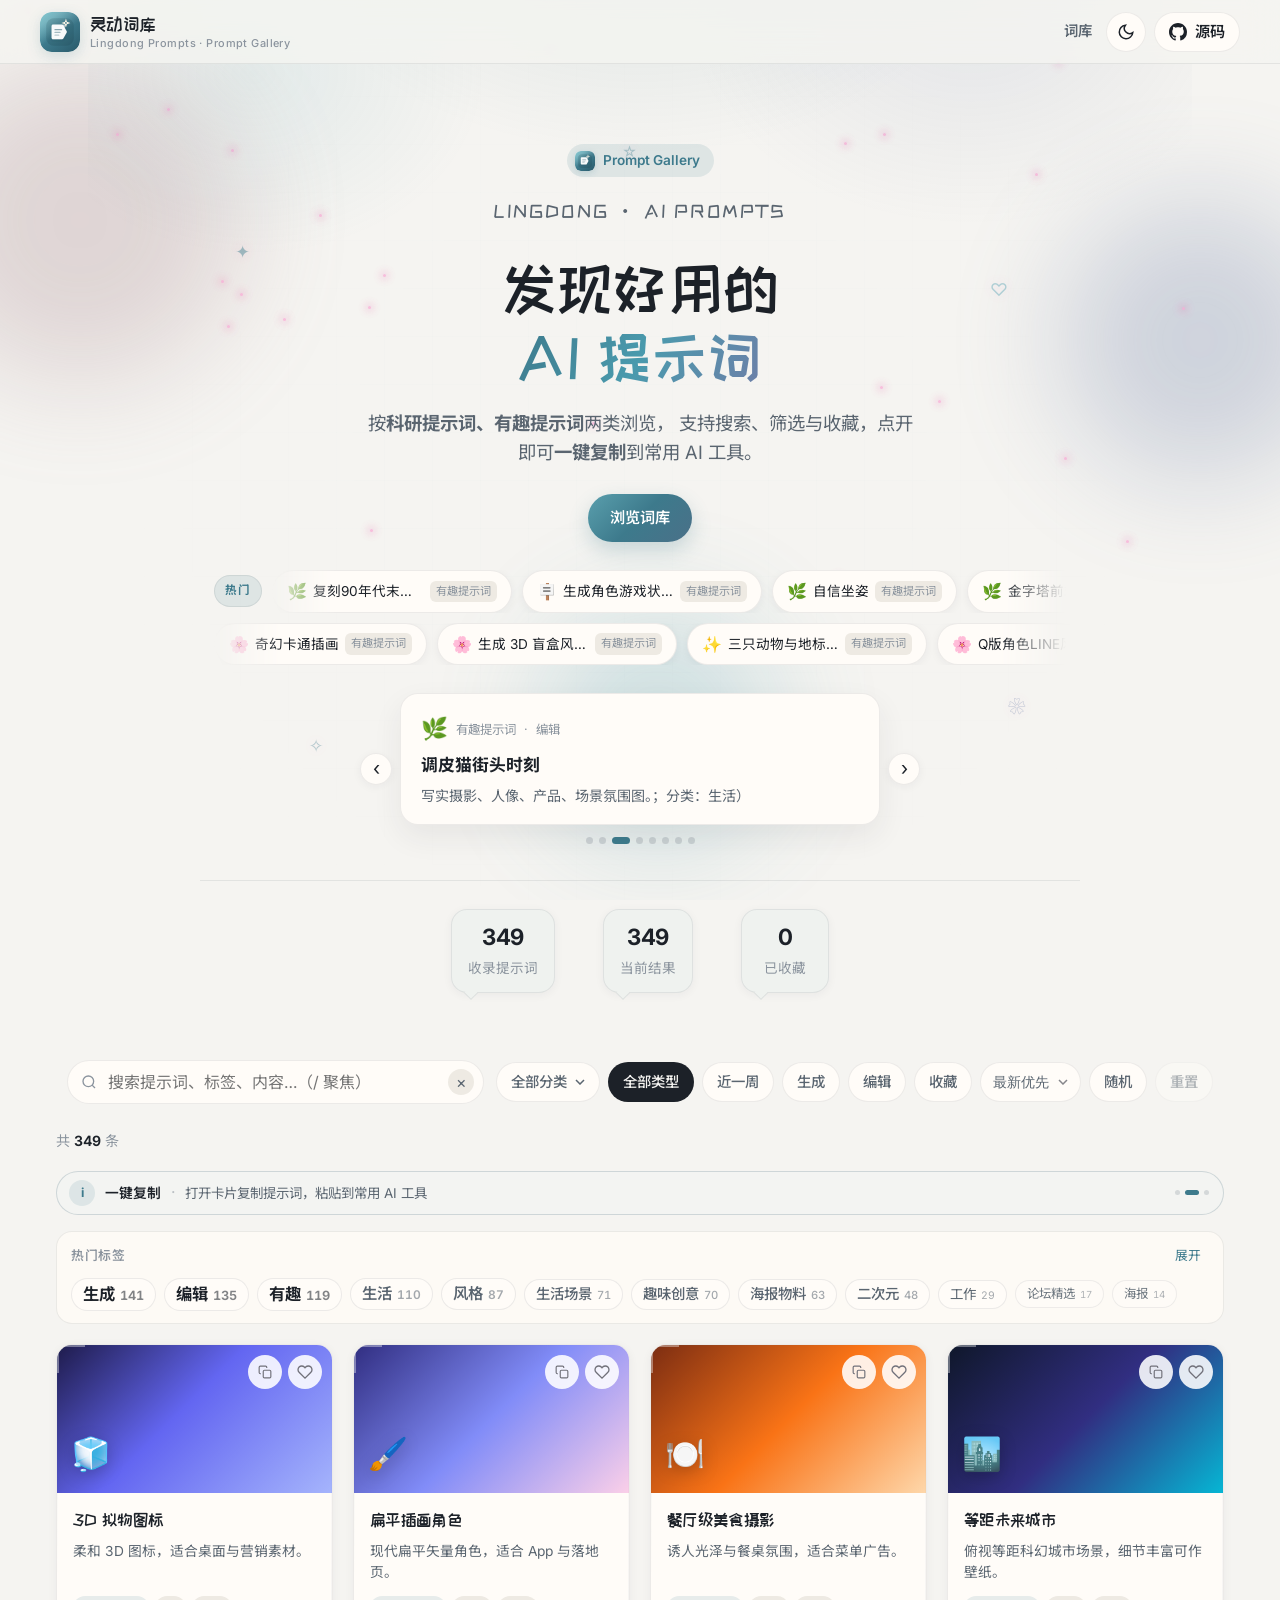
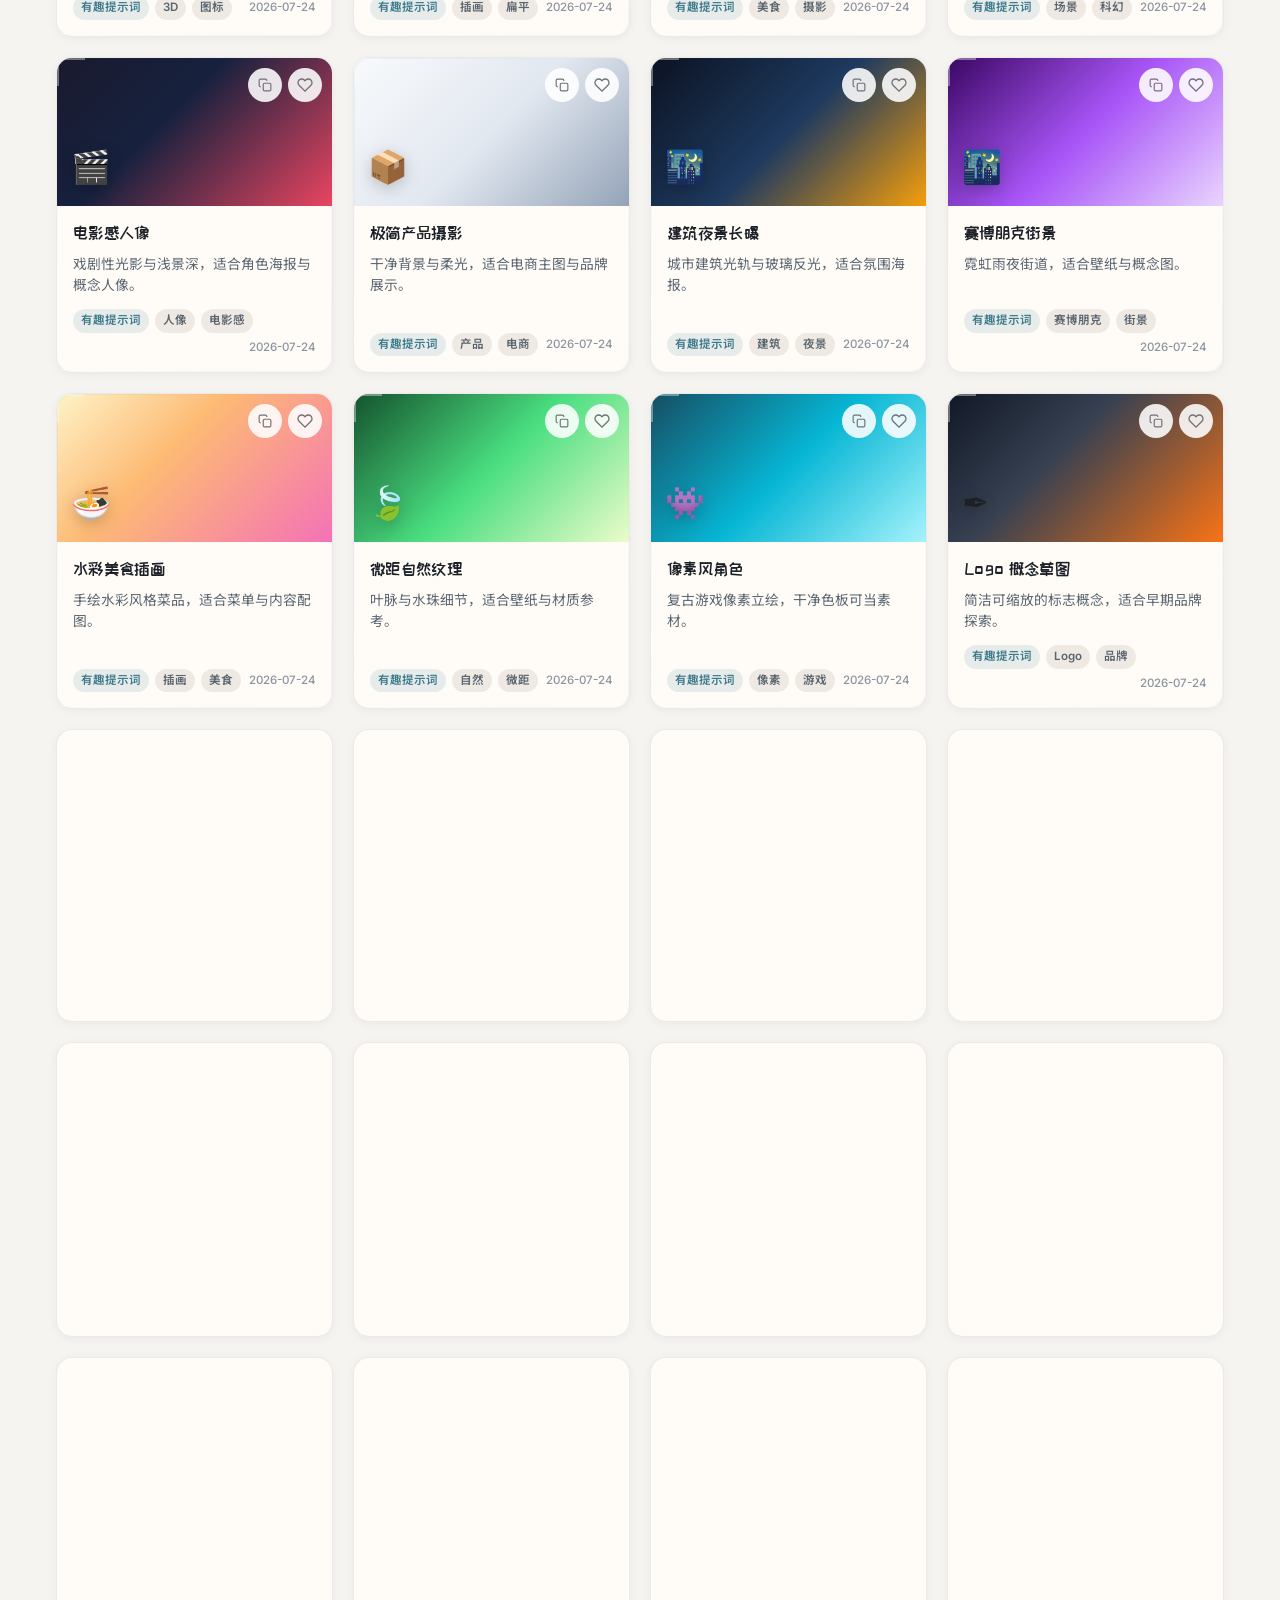
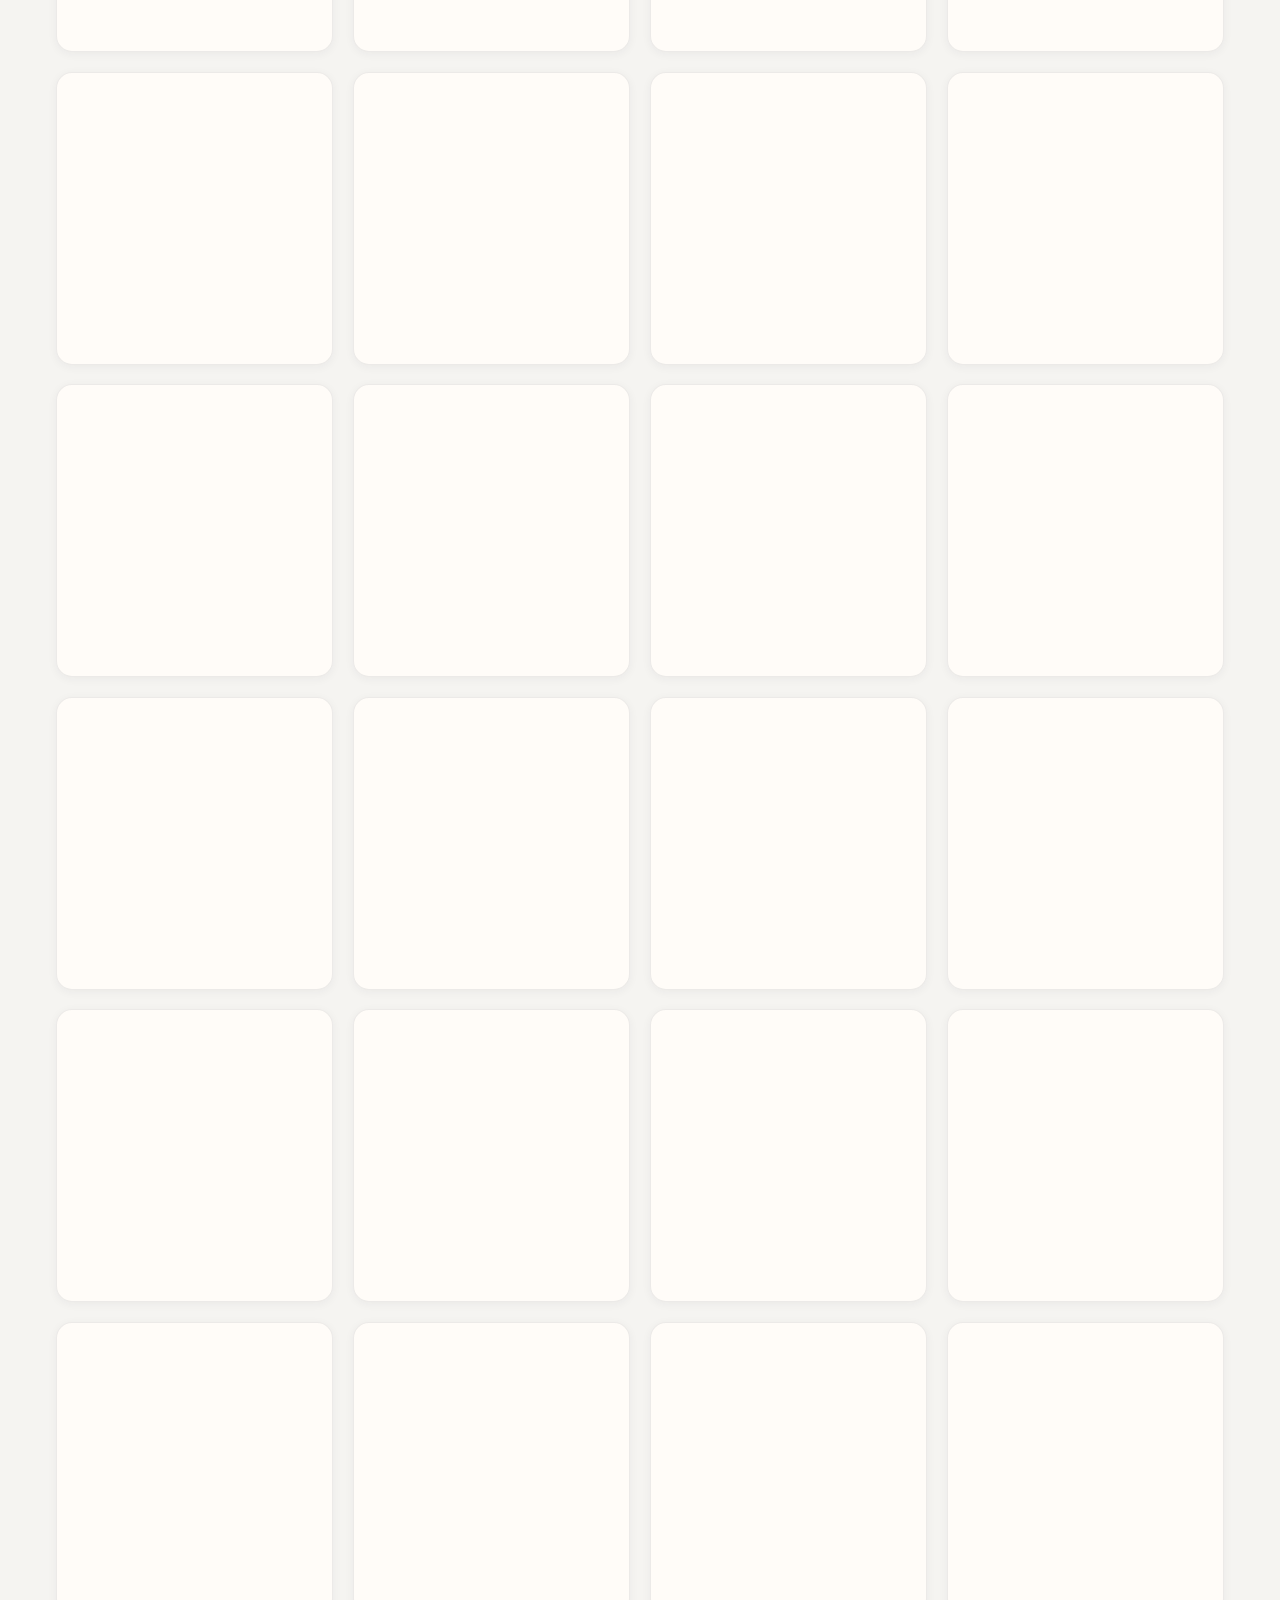
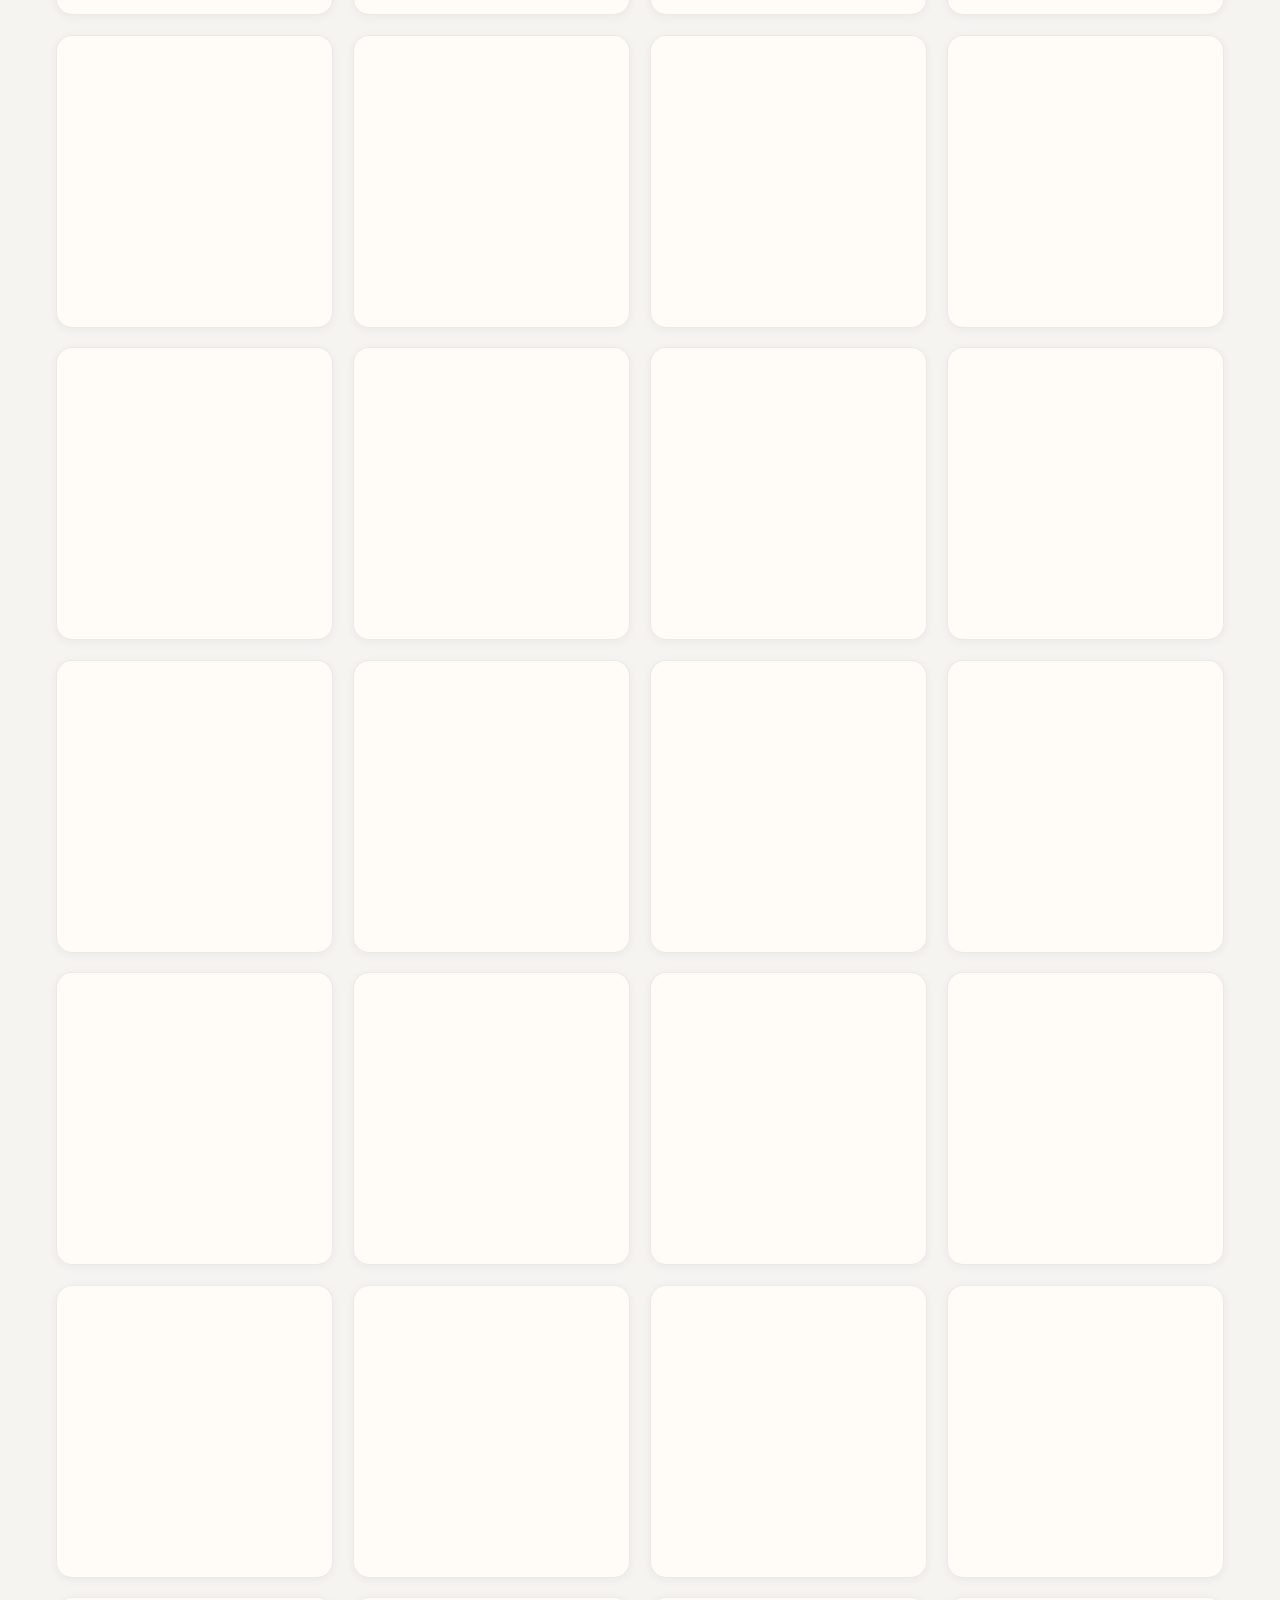
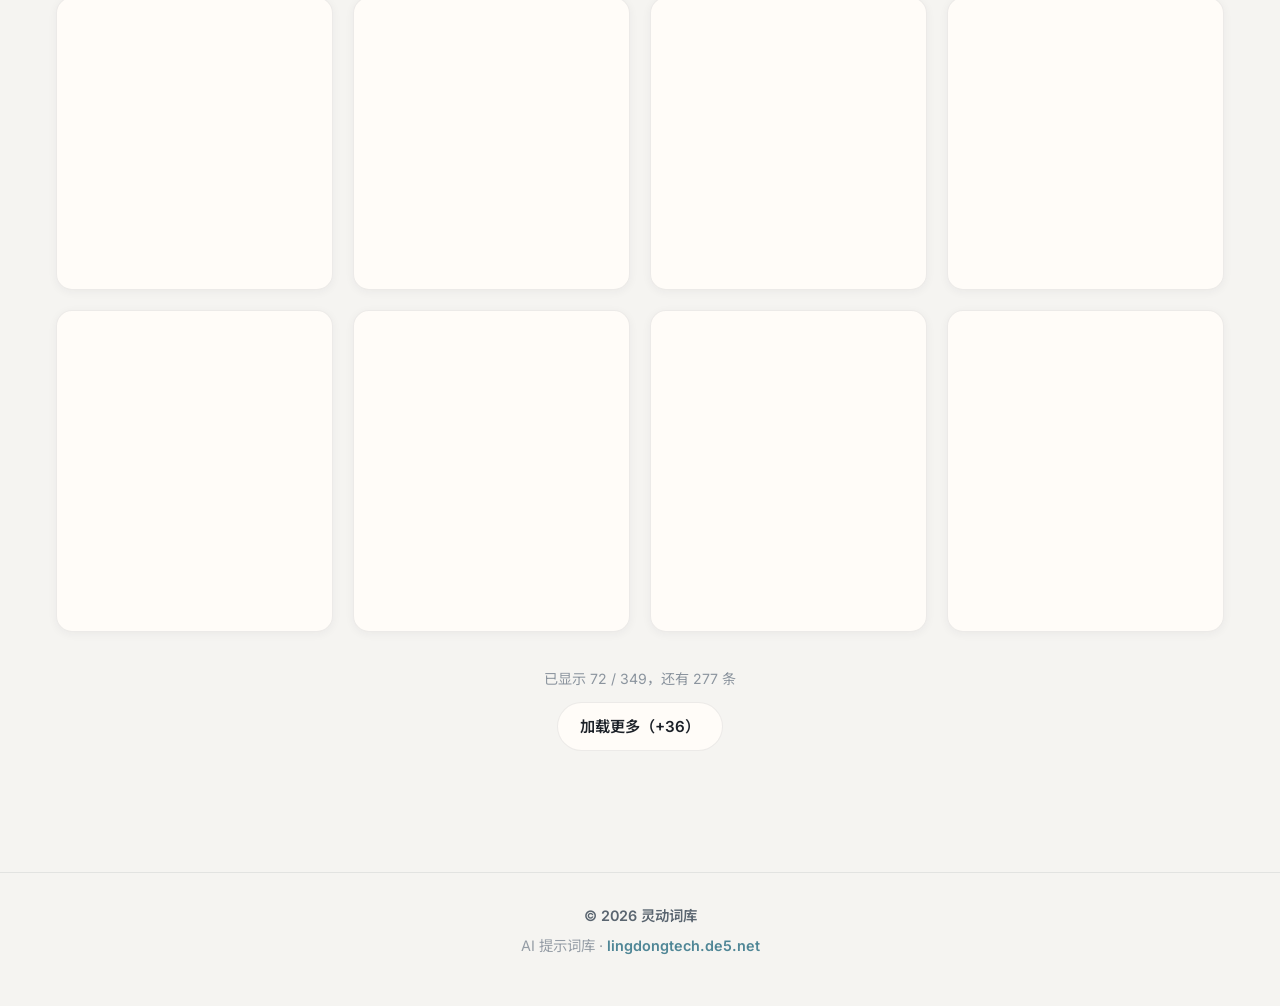
==== index.html @ 62c964d5 "Collapse categories to 科研提示词/有趣提示词 and hide Banana from hot tags" ====
<!DOCTYPE html>
<html lang="zh-CN">
<head>
  <meta charset="UTF-8" />
  <meta name="viewport" content="width=device-width, initial-scale=1.0" />
  <title>灵动词库 — AI 提示词库</title>
  <meta name="description" content="灵动词库：可搜索、可筛选、一键复制的 AI 提示词库。覆盖图像生成/编辑、海报、二次元、写作、编程与提示工程等分类。" />
  <meta name="keywords" content="灵动词库, AI 提示词, Prompt, 提示词库, 二次元, 图像生成, Lingdong" />
  <meta name="author" content="Lingdong" />
  <meta name="theme-color" content="#3d7a8c" />
  <meta name="color-scheme" content="light dark" />
  <meta name="referrer" content="strict-origin-when-cross-origin" />
  <meta property="og:type" content="website" />
  <meta property="og:locale" content="zh_CN" />
  <meta property="og:url" content="https://lingdongtech.de5.net/" />
  <meta property="og:title" content="灵动词库 — AI 提示词库" />
  <meta property="og:description" content="可搜索筛选的提示词画廊，一键复制即用。" />
  <meta name="twitter:card" content="summary" />
  <link rel="canonical" href="https://lingdongtech.de5.net/" />
  <link rel="icon" href="assets/favicon.svg" type="image/svg+xml" />
  <link rel="apple-touch-icon" href="assets/logo-mark.svg" />
  <link rel="preconnect" href="https://fonts.googleapis.com" />
  <link rel="preconnect" href="https://fonts.gstatic.com" crossorigin />
  <link href="https://fonts.googleapis.com/css2?family=Inter:wght@400;500;600;700;800&family=Noto+Sans+SC:wght@400;500;700;900&family=ZCOOL+KuaiLe&display=swap" rel="stylesheet" />
  <link rel="stylesheet" href="css/styles.css" />
</head>
<body class="anime-skin brand-lingdong">
  <a class="skip-link" href="#gallery">跳到提示词库</a>
  <div class="bg-layer" aria-hidden="true">
    <div class="orb orb-a"></div>
    <div class="orb orb-b"></div>
    <div class="orb orb-c"></div>
    <div class="starfield" id="starfield"></div>
    <div class="grid-glow"></div>
    <div class="sakura-field" id="sakuraField"></div>
  </div>

  <header class="site-header">
    <a href="#" class="logo" aria-label="灵动词库首页">
      <span class="logo-mark" aria-hidden="true">
        <img src="assets/logo-mark.svg" width="38" height="38" alt="" decoding="async" />
      </span>
      <span class="logo-text">
        <strong>灵动词库</strong>
        <small>Lingdong · Prompt Gallery</small>
      </span>
    </a>
    <nav class="header-nav" aria-label="站内导航">
      <a href="#gallery">词库</a>
    </nav>
    <div class="header-actions">
      <button type="button" class="icon-btn" id="themeToggle" aria-label="切换主题"></button>
      <a class="btn btn-secondary" href="https://github.com" target="_blank" rel="noopener" id="githubLink" style="padding: 8px 14px; height: 40px;">
        <svg height="18" width="18" viewBox="0 0 16 16" fill="currentColor" aria-hidden="true">
          <path d="M8 0C3.58 0 0 3.58 0 8c0 3.54 2.29 6.53 5.47 7.59.4.07.55-.17.55-.38 0-.19-.01-.82-.01-1.49-2.01.37-2.53-.49-2.69-.94-.09-.23-.48-.94-.82-1.13-.28-.15-.68-.52-.01-.53.63-.01 1.08.58 1.23.82.72 1.21 1.87.87 2.33.66.07-.52.28-.87.51-1.07-1.78-.2-3.64-.89-3.64-3.95 0-.87.31-1.59.82-2.15-.08-.2-.36-1.02.08-2.12 0 0 .67-.21 2.2.82.64-.18 1.32-.27 2-.27.68 0 1.36.09 2 .27 1.53-1.04 2.2-.82 2.2-.82.44 1.1.16 1.92.08 2.12.51.56.82 1.27.82 2.15 0 3.07-1.87 3.75-3.65 3.95.29.25.54.73.54 1.48 0 1.07-.01 1.93-.01 2.2 0 .21.15.46.55.38A8.013 8.013 0 0016 8c0-4.42-3.58-8-8-8z"></path>
        </svg>
        <span class="header-github-text">源码</span>
      </a>
    </div>
  </header>

  <section class="hero">
    <div class="hero-glow" aria-hidden="true"></div>
    <div class="hero-deco" aria-hidden="true">
      <span class="deco-float d1">✦</span>
      <span class="deco-float d2">♡</span>
      <span class="deco-float d3">✧</span>
      <span class="deco-float d4">❀</span>
      <span class="deco-float d5">☆</span>
    </div>
    <div class="hero-badge">
      <img class="hero-badge-logo" src="assets/logo-mark.svg" width="18" height="18" alt="" aria-hidden="true" />
      Prompt Gallery
    </div>
    <p class="hero-kicker">LINGDONG · AI PROMPTS</p>
    <h1 class="hero-title">发现好用的<br /><span>AI 提示词</span></h1>
    <p class="hero-lead">
      按<strong>科研提示词、有趣提示词</strong>两类浏览，
      支持搜索、筛选与收藏，点开即可<strong>一键复制</strong>到常用 AI 工具。
    </p>
    <div class="hero-actions">
      <a href="#gallery" class="btn btn-primary">浏览词库</a>
    </div>

    <!-- 滚动播报：热门条目 -->
    <div class="hero-ticker" aria-label="词库滚动预览">
      <div class="ticker-label">热门</div>
      <div class="ticker-viewport">
        <div class="ticker-track" id="tickerTrackA"></div>
      </div>
    </div>
    <div class="hero-ticker hero-ticker-b" aria-hidden="true">
      <div class="ticker-viewport">
        <div class="ticker-track ticker-track-rev" id="tickerTrackB"></div>
      </div>
    </div>

    <!-- 精选卡片轮播 -->
    <div class="hero-spotlight" id="heroSpotlight" aria-label="精选提示词轮播">
      <button type="button" class="spotlight-nav prev" id="spotPrev" aria-label="上一条">‹</button>
      <div class="spotlight-stage" id="spotlightStage"></div>
      <button type="button" class="spotlight-nav next" id="spotNext" aria-label="下一条">›</button>
      <div class="spotlight-dots" id="spotlightDots"></div>
    </div>

    <div class="stats">
      <div class="stat bubble-stat">
        <strong id="totalCount">0</strong>
        <span>收录提示词</span>
      </div>
      <div class="stat bubble-stat">
        <strong id="resultCount">0</strong>
        <span>当前结果</span>
      </div>
      <div class="stat bubble-stat">
        <strong id="favCount">0</strong>
        <span>已收藏</span>
      </div>
    </div>
  </section>

  <section id="gallery" class="gallery">
    <div class="controls" id="controlsBar">
      <div class="search-bar">
        <svg width="16" height="16" viewBox="0 0 24 24" fill="none" stroke="currentColor" stroke-width="2" aria-hidden="true">
          <circle cx="11" cy="11" r="8"></circle>
          <line x1="21" y1="21" x2="16.65" y2="16.65"></line>
        </svg>
        <input type="search" id="searchInput" placeholder="搜索提示词、标签、内容…（/ 聚焦）" autocomplete="off" aria-label="搜索提示词" aria-controls="promptsGrid" />
        <button type="button" class="search-clear" id="searchClear" aria-label="清除搜索" hidden>×</button>
      </div>
      <div class="filters">
        <div class="category-dropdown">
          <button type="button" class="category-trigger" id="categoryTrigger" aria-haspopup="listbox" aria-expanded="false" aria-controls="categoryOptions">
            <span id="categoryText">全部分类</span>
            <svg width="10" height="6" viewBox="0 0 10 6" fill="none" stroke="currentColor" stroke-width="1.5" aria-hidden="true">
              <path d="M1 1L5 5L9 1" />
            </svg>
          </button>
          <div class="category-options" id="categoryOptions" role="listbox" aria-label="提示词分类"></div>
        </div>
        <button type="button" class="filter-btn active" data-filter="all">全部类型</button>
        <button type="button" class="filter-btn" data-filter="recent-week">近一周</button>
        <button type="button" class="filter-btn" data-filter="generate">生成</button>
        <button type="button" class="filter-btn" data-filter="edit">编辑</button>
        <button type="button" class="filter-btn" data-filter="favorites">收藏</button>
        <label class="sort-wrap">
          <span class="sr-only">排序</span>
          <select id="sortSelect" class="sort-select" aria-label="排序方式">
            <option value="newest">最新优先</option>
            <option value="oldest">最早优先</option>
            <option value="title">标题 A–Z</option>
            <option value="category">按分类</option>
            <option value="random">随机浏览</option>
          </select>
        </label>
        <button type="button" class="filter-btn" id="shuffleBtn" title="随机打乱">随机</button>
        <button type="button" class="filter-btn filter-reset" id="resetFilters" title="重置筛选">重置</button>
      </div>
    </div>

    <div class="toolbar-meta">
      <p class="result-line" id="resultLine">共 <strong id="resultCountInline">0</strong> 条</p>
      <div class="active-chips" id="activeChips" hidden></div>
    </div>

    <div class="announcement" id="announcement" aria-live="polite">
      <span class="announcement-icon" aria-hidden="true">i</span>
      <div id="announcementSlides"></div>
      <div class="announcement-dots" id="announcementDots"></div>
    </div>

    <div class="tag-cloud-wrap" id="tagCloudWrap">
      <div class="tag-cloud-head">
        <div class="tag-cloud-head-left">
          <span>热门标签</span>
        </div>
        <div class="tag-cloud-actions">
          <button type="button" class="tag-cloud-clear" id="tagCloudClear" hidden>清除</button>
          <button type="button" class="tag-cloud-toggle" id="tagCloudToggle" hidden>展开</button>
        </div>
      </div>
      <div class="tag-cloud is-collapsed" id="tagCloud" role="list" aria-label="热门标签"></div>
    </div>

    <div id="promptsGrid" class="grid" aria-live="polite" aria-busy="true">
      <div class="loading-state" role="status">
        <span class="loading-spinner" aria-hidden="true"></span>
        <strong>正在加载词库…</strong>
      </div>
    </div>

    <div class="load-more-wrap" id="loadMoreWrap" hidden>
      <p class="load-more-hint" id="loadMoreHint"></p>
      <button type="button" class="btn btn-secondary" id="loadMoreBtn">加载更多</button>
      <div class="load-more-sentinel" id="loadMoreSentinel" aria-hidden="true"></div>
    </div>
  </section>

  <footer class="site-footer">
    <p class="footer-brand">© <span id="footerYear">2026</span> <span id="footerName">灵动词库</span></p>
    <p class="footer-sub">AI 提示词库 · <a href="https://lingdongtech.de5.net/" id="footerSite">lingdongtech.de5.net</a></p>
  </footer>

  <!-- Modal -->
  <div class="modal-backdrop" id="modalBackdrop" role="dialog" aria-modal="true" aria-labelledby="modalTitle" aria-describedby="modalSummary" aria-hidden="true">
    <div class="modal" tabindex="-1">
      <div class="modal-cover" id="modalCover">
        <button type="button" class="modal-close" id="modalClose" aria-label="关闭">
          <svg width="18" height="18" viewBox="0 0 24 24" fill="none" stroke="currentColor" stroke-width="2">
            <path d="M18 6L6 18M6 6l12 12" />
          </svg>
        </button>
      </div>
      <div class="modal-body">
        <h2 id="modalTitle">标题</h2>
        <p class="modal-summary" id="modalSummary"></p>
        <div class="modal-tags" id="modalTags"></div>
        <div class="prompt-meta-row">
          <span class="prompt-len" id="promptLen"></span>
          <span class="prompt-date" id="modalDate"></span>
        </div>
        <div class="prompt-box" id="modalPrompt"></div>
        <div class="modal-nav-row">
          <button type="button" class="btn btn-ghost modal-nav-btn" id="modalPrev" aria-label="上一条">‹ 上一条</button>
          <span class="modal-pos" id="modalPos"></span>
          <button type="button" class="btn btn-ghost modal-nav-btn" id="modalNext" aria-label="下一条">下一条 ›</button>
        </div>
        <div class="modal-actions">
          <button type="button" class="btn btn-primary" id="copyBtn">复制提示词</button>
          <button type="button" class="btn btn-secondary" id="modalFavBtn">收藏</button>
          <button type="button" class="btn btn-ghost" id="shareBtn">复制链接</button>
        </div>
      </div>
    </div>
  </div>

  <button type="button" class="back-top" id="backTop" aria-label="回到顶部" title="回到顶部">
    <svg width="18" height="18" viewBox="0 0 24 24" fill="none" stroke="currentColor" stroke-width="2.2" aria-hidden="true">
      <path d="M12 19V5M5 12l7-7 7 7" />
    </svg>
  </button>

  <div class="toast" id="toast" role="status"></div>

  <noscript><p class="noscript">此页面需要启用 JavaScript 才能搜索、筛选和复制提示词。</p></noscript>
  <script src="js/config.js" defer></script>
  <script src="js/app.js" defer></script>
</body>
</html>
---- css/styles.css ----
/* Spark Prompts — styles (暖雾青绿 · 低饱和舒适) */
:root {
  --bg: #f5f4f1;
  --surface: #fffcf8;
  --surface-2: #eeeae3;
  --text: #1c2128;
  --text-2: #5a6570;
  --text-3: #8b949e;
  --accent: #3d7a8c;
  --accent-hover: #2f6575;
  --accent-soft: rgba(61, 122, 140, 0.12);
  --pink: #a8878e;
  --violet: #6d7fa8;
  --cyan: #4a9aad;
  --border: rgba(45, 55, 65, 0.09);
  --shadow-sm: 0 2px 10px rgba(40, 48, 55, 0.05);
  --shadow-md: 0 12px 30px rgba(40, 48, 55, 0.07);
  --shadow-lg: 0 22px 44px rgba(40, 48, 55, 0.1);
  --radius: 16px;
  --radius-sm: 12px;
  --header-h: 64px;
  --font: "Inter", "Noto Sans SC", "PingFang SC", "Microsoft YaHei", system-ui, sans-serif;
  --display: "ZCOOL KuaiLe", "Noto Sans SC", "PingFang SC", system-ui, sans-serif;
  --ease: cubic-bezier(0.22, 1, 0.36, 1);
}

[data-theme="dark"] {
  --bg: #12151a;
  --surface: #1a1f26;
  --surface-2: #242b34;
  --text: #e8edf2;
  --text-2: #a8b2bc;
  --text-3: #7b8794;
  --accent: #6eb6c5;
  --accent-hover: #8bc9d5;
  --accent-soft: rgba(110, 182, 197, 0.14);
  --pink: #b89aa1;
  --violet: #8fa0c4;
  --cyan: #6eb6c5;
  --border: rgba(180, 200, 215, 0.1);
  --shadow-sm: 0 2px 10px rgba(0, 0, 0, 0.28);
  --shadow-md: 0 12px 30px rgba(0, 0, 0, 0.36);
  --shadow-lg: 0 22px 44px rgba(0, 0, 0, 0.45);
}

*,
*::before,
*::after {
  box-sizing: border-box;
  margin: 0;
  padding: 0;
}

html {
  scroll-behavior: smooth;
}

body {
  font-family: var(--font);
  background: var(--bg);
  color: var(--text);
  line-height: 1.55;
  min-height: 100vh;
  -webkit-font-smoothing: antialiased;
  overflow-x: hidden;
  position: relative;
}

.skip-link {
  position: fixed;
  top: 10px;
  left: 10px;
  z-index: 500;
  padding: 10px 14px;
  border-radius: 10px;
  background: var(--text);
  color: var(--bg);
  font-weight: 700;
  transform: translateY(-150%);
  transition: transform 0.18s var(--ease);
}

.skip-link:focus {
  transform: translateY(0);
}

:where(a, button, input, select, [tabindex]):focus-visible {
  outline: 3px solid color-mix(in srgb, var(--accent) 58%, transparent);
  outline-offset: 3px;
}

/* 樱词风背景层 */
.bg-layer {
  position: fixed;
  inset: 0;
  pointer-events: none;
  z-index: 0;
  overflow: hidden;
}

.site-header,
.hero,
.gallery,
.howto,
.site-footer,
.modal-backdrop,
.back-top,
.toast {
  position: relative;
  z-index: 1;
}

.site-header {
  z-index: 100;
}

.modal-backdrop {
  z-index: 200;
}

.toast {
  z-index: 300;
}

.orb {
  position: absolute;
  border-radius: 50%;
  filter: blur(56px);
  opacity: 0.28;
  animation: floaty 18s ease-in-out infinite;
}

.orb-a {
  width: 320px;
  height: 320px;
  left: -80px;
  top: 60px;
  background: var(--pink);
}

.orb-b {
  width: 280px;
  height: 280px;
  right: -60px;
  top: 200px;
  background: var(--violet);
  animation-delay: -4s;
}

.orb-c {
  width: 240px;
  height: 240px;
  left: 42%;
  bottom: 6%;
  background: var(--cyan);
  animation-delay: -7s;
  opacity: 0.22;
}

.grid-glow {
  position: absolute;
  inset: 0;
  background-image:
    linear-gradient(rgba(61, 122, 140, 0.03) 1px, transparent 1px),
    linear-gradient(90deg, rgba(61, 122, 140, 0.03) 1px, transparent 1px);
  background-size: 48px 48px;
  mask-image: radial-gradient(circle at center, black 18%, transparent 78%);
  opacity: 0.35;
}

[data-theme="dark"] .grid-glow {
  background-image:
    linear-gradient(rgba(255, 255, 255, 0.035) 1px, transparent 1px),
    linear-gradient(90deg, rgba(255, 255, 255, 0.035) 1px, transparent 1px);
}

.sakura-field {
  position: absolute;
  inset: 0;
}

.petal {
  position: absolute;
  top: -24px;
  width: 9px;
  height: 12px;
  background: linear-gradient(135deg, #d5e8ec, #6eb6c5);
  border-radius: 80% 0 80% 0;
  opacity: 0.32;
  animation: fall linear infinite;
  filter: drop-shadow(0 0 4px rgba(61, 122, 140, 0.15));
  --drift: 0px;
}

.petal-b {
  width: 7px;
  height: 10px;
  background: linear-gradient(135deg, #e4e8f0, #8fa0c4);
  border-radius: 70% 0 70% 20%;
}

.petal-c {
  width: 10px;
  height: 9px;
  background: linear-gradient(120deg, #e8f0e8, #8bb89a 70%);
  border-radius: 50% 0 50% 50%;
}

.starfield {
  position: absolute;
  inset: 0;
}

.twinkle {
  position: absolute;
  width: 3px;
  height: 3px;
  border-radius: 50%;
  background: #fff;
  box-shadow: 0 0 8px 2px rgba(255, 182, 220, 0.85);
  animation: twinkle ease-in-out infinite;
  opacity: 0.7;
}

[data-theme="light"] .twinkle {
  background: #f9a8d4;
  box-shadow: 0 0 8px 2px rgba(236, 72, 153, 0.45);
}

@keyframes floaty {
  0%,
  100% {
    transform: translateY(0) scale(1);
  }
  50% {
    transform: translateY(-28px) scale(1.05);
  }
}

@keyframes fall {
  0% {
    transform: translate3d(0, -10vh, 0) rotate(0deg);
  }
  100% {
    transform: translate3d(var(--drift), 110vh, 0) rotate(420deg);
  }
}

@keyframes twinkle {
  0%,
  100% {
    opacity: 0.25;
    transform: scale(0.8);
  }
  50% {
    opacity: 1;
    transform: scale(1.35);
  }
}

@media (prefers-reduced-motion: reduce) {
  html {
    scroll-behavior: auto;
  }

  *,
  *::before,
  *::after {
    scroll-behavior: auto !important;
    transition-duration: 0.01ms !important;
  }

  .orb,
  .petal,
  .twinkle,
  .deco-float,
  .card-shine,
  .loading-spinner {
    animation: none !important;
  }
}

a {
  color: inherit;
  text-decoration: none;
}

button,
input {
  font: inherit;
}

img {
  max-width: 100%;
  display: block;
}

/* Header */
.site-header {
  position: sticky;
  top: 0;
  z-index: 100;
  height: var(--header-h);
  display: flex;
  align-items: center;
  justify-content: space-between;
  padding: 0 clamp(16px, 4vw, 40px);
  background: color-mix(in srgb, var(--bg) 82%, transparent);
  backdrop-filter: saturate(180%) blur(16px);
  border-bottom: 1px solid var(--border);
}

.logo {
  display: flex;
  align-items: center;
  gap: 10px;
  font-weight: 700;
  font-size: 1.05rem;
  letter-spacing: -0.02em;
}

.logo-text {
  display: flex;
  flex-direction: column;
  line-height: 1.15;
  gap: 2px;
}

.logo-text strong {
  font-family: var(--display);
  font-weight: 400;
  font-size: 1.12rem;
  letter-spacing: 0.02em;
}

.logo-text small {
  font-size: 0.68rem;
  font-weight: 500;
  color: var(--text-3);
  letter-spacing: 0.04em;
}

.logo-mark {
  width: 40px;
  height: 40px;
  border-radius: 12px;
  display: grid;
  place-items: center;
  flex-shrink: 0;
  overflow: hidden;
  box-shadow: 0 4px 14px rgba(61, 122, 140, 0.2);
  background: transparent;
  border: none;
  padding: 0;
  transition: transform 0.2s var(--ease), box-shadow 0.2s var(--ease);
}

.logo-mark img,
.logo-mark svg {
  width: 100%;
  height: 100%;
  display: block;
}

.logo:hover .logo-mark {
  transform: translateY(-1px);
  box-shadow: 0 6px 18px rgba(61, 122, 140, 0.28);
}

.logo-text strong {
  letter-spacing: 0.02em;
}

.header-nav {
  display: flex;
  align-items: center;
  gap: 18px;
  margin-left: auto;
  margin-right: 12px;
  font-size: 0.9rem;
  font-weight: 600;
  color: var(--text-2);
}

.header-nav a {
  position: relative;
  padding: 4px 2px;
  transition: color 0.15s;
}

.header-nav a:hover {
  color: var(--accent);
}

.header-nav a::after {
  content: "";
  position: absolute;
  left: 0;
  right: 0;
  bottom: -4px;
  height: 2px;
  border-radius: 2px;
  background: linear-gradient(90deg, #3d7a8c, #6d7fa8);
  transform: scaleX(0);
  transition: transform 0.2s var(--ease);
}

.header-nav a:hover::after {
  transform: scaleX(1);
}

.header-actions {
  display: flex;
  align-items: center;
  gap: 8px;
}

.icon-btn {
  width: 40px;
  height: 40px;
  border-radius: 999px;
  border: 1px solid var(--border);
  background: var(--surface);
  color: var(--text);
  cursor: pointer;
  display: grid;
  place-items: center;
  transition: background 0.2s var(--ease), transform 0.2s var(--ease);
}

.icon-btn:hover {
  background: var(--surface-2);
  transform: translateY(-1px);
}

.btn {
  display: inline-flex;
  align-items: center;
  justify-content: center;
  gap: 8px;
  padding: 12px 22px;
  border-radius: 999px;
  border: none;
  cursor: pointer;
  font-weight: 600;
  font-size: 0.95rem;
  transition: transform 0.2s var(--ease), background 0.2s, box-shadow 0.2s;
}

.btn:hover {
  transform: translateY(-1px);
}

.btn:active {
  transform: translateY(0);
}

.btn-primary {
  background: linear-gradient(135deg, #5a9fad, #3d7a8c 50%, #4a7088);
  color: #fff;
  box-shadow: 0 8px 20px rgba(61, 122, 140, 0.24);
  text-shadow: none;
}

.btn-primary:hover {
  filter: brightness(1.04);
  background: linear-gradient(135deg, #67aab7, #458796 50%, #547e94);
}

.btn-secondary {
  background: var(--surface);
  color: var(--text);
  border: 1px solid var(--border);
}

.btn-secondary:hover {
  background: var(--surface-2);
}

.btn-ghost {
  background: transparent;
  color: var(--text-2);
  border: 1px solid transparent;
}

.btn-ghost:hover {
  background: var(--surface-2);
  color: var(--text);
}

/* Hero */
.hero {
  position: relative;
  text-align: center;
  padding: clamp(40px, 8vw, 80px) 20px 36px;
  max-width: 920px;
  margin: 0 auto;
}

.hero-glow {
  position: absolute;
  inset: -20% -10% auto;
  height: 70%;
  background:
    radial-gradient(ellipse 50% 60% at 50% 0%, rgba(61, 122, 140, 0.16), transparent 70%),
    radial-gradient(ellipse 40% 50% at 80% 20%, rgba(109, 127, 168, 0.12), transparent 65%),
    radial-gradient(ellipse 35% 45% at 15% 30%, rgba(74, 154, 173, 0.1), transparent 60%);
  pointer-events: none;
  z-index: -1;
}

[data-theme="dark"] .hero-glow {
  background:
    radial-gradient(ellipse 50% 60% at 50% 0%, rgba(110, 182, 197, 0.14), transparent 70%),
    radial-gradient(ellipse 40% 50% at 80% 20%, rgba(143, 160, 196, 0.1), transparent 65%),
    radial-gradient(ellipse 35% 45% at 15% 30%, rgba(110, 182, 197, 0.08), transparent 60%);
}

.hero-deco {
  position: absolute;
  inset: 0;
  pointer-events: none;
  overflow: hidden;
}

.deco-float {
  position: absolute;
  font-size: 1.1rem;
  opacity: 0.55;
  color: var(--accent);
  animation: bob 5s ease-in-out infinite;
  text-shadow: 0 0 12px rgba(244, 114, 182, 0.45);
}

.deco-float.d1 { left: 6%; top: 18%; animation-delay: 0s; opacity: 0.45; }
.deco-float.d2 { right: 10%; top: 22%; animation-delay: -1s; color: var(--cyan); opacity: 0.4; }
.deco-float.d3 { left: 14%; bottom: 28%; animation-delay: -2s; opacity: 0.35; }
.deco-float.d4 { right: 8%; bottom: 32%; animation-delay: -1.5s; color: var(--violet); opacity: 0.4; }
.deco-float.d5 { left: 48%; top: 8%; animation-delay: -0.5s; font-size: 0.9rem; opacity: 0.35; }

@keyframes bob {
  0%, 100% { transform: translateY(0); }
  50% { transform: translateY(-10px); }
}

.hero-kicker {
  font-family: var(--display);
  font-size: 0.95rem;
  color: var(--text-2);
  letter-spacing: 0.12em;
  margin-bottom: 10px;
}

.sr-only {
  position: absolute;
  width: 1px;
  height: 1px;
  padding: 0;
  margin: -1px;
  overflow: hidden;
  clip: rect(0, 0, 0, 0);
  white-space: nowrap;
  border: 0;
}

.hero-badge {
  display: inline-flex;
  align-items: center;
  gap: 8px;
  padding: 6px 14px 6px 8px;
  border-radius: 999px;
  background: var(--accent-soft);
  color: var(--accent);
  font-size: 0.85rem;
  font-weight: 600;
  margin-bottom: 20px;
}

.hero-badge-logo {
  width: 20px;
  height: 20px;
  border-radius: 6px;
  display: block;
  box-shadow: 0 2px 6px rgba(61, 122, 140, 0.2);
}

.hero h1,
.hero-title {
  font-family: var(--display);
  font-size: clamp(2.3rem, 6.2vw, 3.7rem);
  line-height: 1.18;
  letter-spacing: 0.02em;
  font-weight: 400;
  margin-bottom: 16px;
}

.hero h1 span,
.hero-title span {
  background: linear-gradient(120deg, #3d7a8c, #4a9aad, #6d7fa8);
  -webkit-background-clip: text;
  background-clip: text;
  color: transparent;
}

[data-theme="dark"] .hero h1 span,
[data-theme="dark"] .hero-title span {
  background: linear-gradient(120deg, #6eb6c5, #8bc9d5, #a8b8d8);
  -webkit-background-clip: text;
  background-clip: text;
  color: transparent;
}

.hero code {
  font-size: 0.9em;
  padding: 1px 6px;
  border-radius: 6px;
  background: var(--accent-soft);
  color: var(--accent);
}

.hero p,
.hero-lead {
  color: var(--text-2);
  font-size: clamp(1rem, 2.2vw, 1.15rem);
  max-width: 560px;
  margin: 0 auto 28px;
}

.bubble-stat {
  position: relative;
  padding: 10px 16px 12px;
  border-radius: 16px;
  background: color-mix(in srgb, var(--surface) 92%, var(--accent));
  border: 1px solid var(--border);
  box-shadow: var(--shadow-sm);
  min-width: 88px;
}

.bubble-stat::after {
  content: "";
  position: absolute;
  left: 14px;
  bottom: -6px;
  width: 10px;
  height: 10px;
  background: inherit;
  border-right: 1px solid var(--border);
  border-bottom: 1px solid var(--border);
  transform: rotate(45deg);
}

.hero-actions {
  display: flex;
  flex-wrap: wrap;
  gap: 12px;
  justify-content: center;
}

/* —— 滚动播报 —— */
.hero-ticker {
  display: flex;
  align-items: center;
  gap: 10px;
  margin: 28px auto 0;
  max-width: 860px;
  padding: 0 4px;
}

.hero-ticker-b {
  margin-top: 10px;
}

.ticker-label {
  flex: 0 0 auto;
  font-size: 0.72rem;
  font-weight: 700;
  letter-spacing: 0.08em;
  color: var(--accent);
  padding: 6px 10px;
  border-radius: 999px;
  background: var(--accent-soft);
  border: 1px solid var(--border);
}

.ticker-viewport {
  flex: 1;
  min-width: 0;
  overflow: hidden;
  mask-image: linear-gradient(90deg, transparent, #000 8%, #000 92%, transparent);
  -webkit-mask-image: linear-gradient(90deg, transparent, #000 8%, #000 92%, transparent);
}

.ticker-track {
  display: flex;
  width: max-content;
  gap: 10px;
  animation: ticker-scroll 48s linear infinite;
}

.ticker-track-rev {
  animation-name: ticker-scroll-rev;
  animation-duration: 56s;
}

.hero-ticker:hover .ticker-track,
.hero-ticker:hover .ticker-track-rev {
  animation-play-state: paused;
}

@keyframes ticker-scroll {
  from { transform: translateX(0); }
  to { transform: translateX(-50%); }
}

@keyframes ticker-scroll-rev {
  from { transform: translateX(-50%); }
  to { transform: translateX(0); }
}

.ticker-chip {
  flex: 0 0 auto;
  display: inline-flex;
  align-items: center;
  gap: 6px;
  padding: 8px 14px;
  border-radius: 999px;
  background: var(--surface);
  border: 1px solid var(--border);
  box-shadow: var(--shadow-sm);
  font-size: 0.85rem;
  color: var(--text);
  cursor: pointer;
  transition: border-color 0.2s, transform 0.2s, box-shadow 0.2s;
  white-space: nowrap;
  max-width: 240px;
}

.ticker-chip:hover {
  border-color: color-mix(in srgb, var(--accent) 45%, var(--border));
  transform: translateY(-1px);
  box-shadow: var(--shadow-md);
}

.ticker-chip .tc-emoji {
  font-size: 1rem;
}

.ticker-chip .tc-title {
  overflow: hidden;
  text-overflow: ellipsis;
}

.ticker-chip .tc-cat {
  font-size: 0.7rem;
  color: var(--text-3);
  padding: 2px 6px;
  border-radius: 6px;
  background: var(--surface-2);
}

/* —— 精选轮播 —— */
.hero-spotlight {
  position: relative;
  margin: 28px auto 0;
  max-width: 560px;
  padding: 0 40px;
}

.spotlight-stage {
  position: relative;
  min-height: 118px;
}

.spotlight-card {
  position: absolute;
  inset: 0;
  display: flex;
  flex-direction: column;
  align-items: flex-start;
  gap: 8px;
  text-align: left;
  padding: 18px 20px;
  border-radius: 18px;
  background: var(--surface);
  border: 1px solid var(--border);
  box-shadow: var(--shadow-md);
  opacity: 0;
  transform: translateY(8px) scale(0.98);
  pointer-events: none;
  transition: opacity 0.45s var(--ease), transform 0.45s var(--ease);
  cursor: pointer;
}

.spotlight-card.active {
  opacity: 1;
  transform: none;
  pointer-events: auto;
  position: relative;
}

.spotlight-card .sp-meta {
  display: flex;
  align-items: center;
  gap: 8px;
  font-size: 0.78rem;
  color: var(--text-3);
}

.spotlight-card .sp-emoji {
  font-size: 1.35rem;
}

.spotlight-card .sp-title {
  font-size: 1.05rem;
  font-weight: 700;
  color: var(--text);
  line-height: 1.35;
}

.spotlight-card .sp-summary {
  font-size: 0.88rem;
  color: var(--text-2);
  display: -webkit-box;
  -webkit-line-clamp: 2;
  -webkit-box-orient: vertical;
  overflow: hidden;
}

.spotlight-nav {
  position: absolute;
  top: 50%;
  transform: translateY(-50%);
  width: 32px;
  height: 32px;
  border-radius: 50%;
  border: 1px solid var(--border);
  background: var(--surface);
  color: var(--text);
  cursor: pointer;
  font-size: 1.2rem;
  line-height: 1;
  z-index: 2;
  box-shadow: var(--shadow-sm);
}

.spotlight-nav:hover {
  border-color: var(--accent);
  color: var(--accent);
}

.spotlight-nav.prev { left: 0; }
.spotlight-nav.next { right: 0; }

.spotlight-dots {
  display: flex;
  justify-content: center;
  gap: 6px;
  margin-top: 12px;
}

.spotlight-dots button {
  width: 7px;
  height: 7px;
  border-radius: 50%;
  border: none;
  padding: 0;
  background: var(--text-3);
  opacity: 0.35;
  cursor: pointer;
}

.spotlight-dots button.active {
  opacity: 1;
  background: var(--accent);
  width: 18px;
  border-radius: 999px;
}

@media (prefers-reduced-motion: reduce) {
  .ticker-track,
  .ticker-track-rev {
    animation: none;
  }
}

@media (max-width: 640px) {
  .hero-ticker .ticker-label {
    display: none;
  }
  .hero-spotlight {
    padding: 0 36px;
  }
  .ticker-chip .tc-cat {
    display: none;
  }
}

.stats {
  display: flex;
  justify-content: center;
  gap: clamp(24px, 6vw, 48px);
  margin-top: 36px;
  padding-top: 28px;
  border-top: 1px solid var(--border);
}

.stat strong {
  display: block;
  font-size: 1.4rem;
  letter-spacing: -0.02em;
}

.stat span {
  color: var(--text-3);
  font-size: 0.85rem;
}

/* Gallery */
.gallery {
  max-width: 1240px;
  margin: 0 auto;
  padding: 20px clamp(16px, 4vw, 36px) 96px;
}

.controls {
  display: flex;
  flex-wrap: wrap;
  gap: 12px;
  align-items: center;
  margin-bottom: 12px;
  padding: 10px;
  border-radius: 18px;
  transition: background 0.25s var(--ease), box-shadow 0.25s var(--ease), border-color 0.25s;
  border: 1px solid transparent;
  position: sticky;
  top: calc(var(--header-h) + 4px);
  z-index: 40;
}

.controls.is-stuck {
  background: color-mix(in srgb, var(--bg) 88%, transparent);
  backdrop-filter: saturate(180%) blur(14px);
  border-color: var(--border);
  box-shadow: var(--shadow-sm);
}

.search-bar {
  position: relative;
  flex: 1 1 240px;
  min-width: 200px;
}

.search-bar svg {
  position: absolute;
  left: 14px;
  top: 50%;
  transform: translateY(-50%);
  color: var(--text-3);
  pointer-events: none;
}

.search-bar input {
  width: 100%;
  height: 44px;
  padding: 0 40px 0 40px;
  border-radius: 999px;
  border: 1px solid var(--border);
  background: var(--surface);
  color: var(--text);
  outline: none;
  transition: border-color 0.2s, box-shadow 0.2s;
}

.search-bar input:focus {
  border-color: var(--accent);
  box-shadow: 0 0 0 3px var(--accent-soft);
}

.search-clear {
  position: absolute;
  right: 10px;
  top: 50%;
  transform: translateY(-50%);
  width: 26px;
  height: 26px;
  border: none;
  border-radius: 999px;
  background: var(--surface-2);
  color: var(--text-2);
  cursor: pointer;
  font-size: 1rem;
  line-height: 1;
  display: grid;
  place-items: center;
}

.search-clear:hover {
  color: var(--text);
  background: var(--border);
}

.toolbar-meta {
  display: flex;
  flex-wrap: wrap;
  align-items: center;
  gap: 10px 16px;
  margin-bottom: 16px;
  min-height: 28px;
}

.result-line {
  color: var(--text-3);
  font-size: 0.88rem;
}

.result-line strong {
  color: var(--text);
  font-weight: 650;
}

.active-chips {
  display: flex;
  flex-wrap: wrap;
  gap: 6px;
}

.chip {
  display: inline-flex;
  align-items: center;
  gap: 6px;
  padding: 4px 10px;
  border-radius: 999px;
  border: 1px solid var(--border);
  background: var(--surface);
  color: var(--text-2);
  font-size: 0.78rem;
  font-weight: 500;
  cursor: pointer;
  transition: background 0.15s, color 0.15s;
}

.chip:hover {
  background: var(--accent-soft);
  color: var(--accent);
  border-color: transparent;
}

.sort-wrap {
  display: inline-flex;
}

.sort-select {
  height: 40px;
  padding: 0 28px 0 12px;
  border-radius: 999px;
  border: 1px solid var(--border);
  background: var(--surface)
    url("data:image/svg+xml,%3Csvg xmlns='http://www.w3.org/2000/svg' width='10' height='6' viewBox='0 0 10 6'%3E%3Cpath d='M1 1l4 4 4-4' fill='none' stroke='%2386868b' stroke-width='1.5'/%3E%3C/svg%3E")
    no-repeat right 12px center;
  color: var(--text-2);
  font-weight: 500;
  font-size: 0.9rem;
  cursor: pointer;
  appearance: none;
  -webkit-appearance: none;
  outline: none;
}

.sort-select:focus {
  border-color: var(--accent);
  box-shadow: 0 0 0 3px var(--accent-soft);
}

.filter-reset {
  opacity: 0.45;
  pointer-events: none;
}

.filter-reset.visible {
  opacity: 1;
  pointer-events: auto;
}

.filters {
  display: flex;
  flex-wrap: wrap;
  gap: 8px;
  align-items: center;
}

.filter-btn,
.category-trigger {
  height: 40px;
  padding: 0 14px;
  border-radius: 999px;
  border: 1px solid var(--border);
  background: var(--surface);
  color: var(--text-2);
  cursor: pointer;
  font-weight: 500;
  font-size: 0.9rem;
  transition: all 0.2s var(--ease);
}

.filter-btn:hover,
.category-trigger:hover {
  background: var(--surface-2);
  color: var(--text);
}

.filter-btn.active {
  background: var(--text);
  color: var(--bg);
  border-color: transparent;
}

[data-theme="dark"] .filter-btn.active {
  background: #f5f5f7;
  color: #0b0b0f;
}

.category-dropdown {
  position: relative;
}

.category-trigger {
  display: inline-flex;
  align-items: center;
  gap: 8px;
}

.category-options {
  position: absolute;
  top: calc(100% + 8px);
  left: 0;
  min-width: 200px;
  max-height: min(70vh, 420px);
  overflow-y: auto;
  background: var(--surface);
  border: 1px solid var(--border);
  border-radius: var(--radius-sm);
  box-shadow: var(--shadow-md);
  padding: 6px;
  display: none;
  z-index: 50;
}

.category-options.open {
  display: block;
}

.category-option {
  display: flex;
  align-items: center;
  justify-content: space-between;
  gap: 12px;
  width: 100%;
  text-align: left;
  padding: 10px 12px;
  border: none;
  border-radius: 8px;
  background: transparent;
  color: var(--text);
  cursor: pointer;
  font-size: 0.9rem;
}

.category-option .cat-count {
  font-size: 0.75rem;
  font-variant-numeric: tabular-nums;
  color: var(--text-3);
  background: var(--surface-2);
  padding: 2px 8px;
  border-radius: 999px;
  min-width: 1.75rem;
  text-align: center;
}

.category-option:hover,
.category-option.active {
  background: var(--accent-soft);
  color: var(--accent);
}

.category-option.active .cat-count,
.category-option:hover .cat-count {
  color: var(--accent);
  background: color-mix(in srgb, var(--accent) 14%, transparent);
}

/* Announcement — 精简单行提示条 */
.announcement {
  position: relative;
  display: flex;
  align-items: center;
  gap: 10px;
  background: color-mix(in srgb, var(--accent) 6%, var(--surface));
  border: 1px solid color-mix(in srgb, var(--accent) 12%, var(--border));
  border-radius: 999px;
  padding: 8px 14px 8px 12px;
  margin-bottom: 16px;
  min-height: 0;
  overflow: hidden;
  box-shadow: none;
}

.announcement-icon {
  flex-shrink: 0;
  width: 26px;
  height: 26px;
  display: grid;
  place-items: center;
  border-radius: 999px;
  background: var(--accent-soft);
  color: var(--accent);
  font-size: 0.78rem;
  font-weight: 700;
}

#announcementSlides {
  flex: 1;
  min-width: 0;
  position: relative;
}

.announcement-slide {
  display: none;
  align-items: baseline;
  gap: 6px 10px;
  flex-wrap: wrap;
  animation: fadeIn 0.35s var(--ease);
  line-height: 1.45;
}

.announcement-slide.active {
  display: flex;
}

.announcement-slide strong {
  display: inline;
  margin: 0;
  font-size: 0.86rem;
  font-weight: 600;
  color: var(--text);
}

.announcement-slide p,
.announcement-slide .ann-body {
  margin: 0;
  display: inline;
  color: var(--text-2);
  font-size: 0.84rem;
}

.announcement-slide .ann-sep {
  color: var(--text-3);
  opacity: 0.55;
}

.announcement-dots {
  position: static;
  flex-shrink: 0;
  display: flex;
  gap: 5px;
  align-items: center;
}

.announcement-dots button {
  width: 5px;
  height: 5px;
  border-radius: 999px;
  border: none;
  background: var(--text-3);
  opacity: 0.3;
  cursor: pointer;
  padding: 0;
  transition: width 0.2s, opacity 0.2s, background 0.2s;
}

.announcement-dots button.active {
  opacity: 1;
  background: var(--accent);
  width: 14px;
}

/* Tag cloud */
.tag-cloud-wrap {
  margin-bottom: 20px;
  padding: 12px 14px;
  border-radius: var(--radius);
  background: color-mix(in srgb, var(--surface) 88%, var(--surface-2));
  border: 1px solid var(--border);
}

.tag-cloud-head {
  display: flex;
  align-items: center;
  justify-content: space-between;
  gap: 12px;
  margin-bottom: 10px;
}

.tag-cloud-head-left {
  display: flex;
  align-items: center;
  gap: 8px;
}

.tag-cloud-head span {
  font-size: 0.8rem;
  font-weight: 600;
  color: var(--text-3);
  letter-spacing: 0.04em;
}

.tag-cloud-actions {
  display: flex;
  align-items: center;
  gap: 4px;
}

.tag-cloud-clear,
.tag-cloud-toggle {
  border: none;
  background: transparent;
  color: var(--accent);
  font-size: 0.8rem;
  cursor: pointer;
  padding: 2px 8px;
  border-radius: 6px;
  font-family: inherit;
}

.tag-cloud-clear:hover,
.tag-cloud-toggle:hover {
  background: var(--accent-soft);
}

.tag-cloud-clear[hidden],
.tag-cloud-toggle[hidden] {
  display: none;
}

.tag-cloud {
  display: flex;
  flex-wrap: wrap;
  gap: 8px;
  align-items: center;
}

.tag-cloud.is-collapsed .tag-cloud-item.is-extra {
  display: none;
}

.tag-cloud-item {
  border: 1px solid var(--border);
  background: var(--surface);
  color: var(--text-2);
  border-radius: 999px;
  padding: 5px 11px;
  cursor: pointer;
  line-height: 1.3;
  transition: background 0.18s, border-color 0.18s, color 0.18s, transform 0.18s;
  font-family: inherit;
}

.tag-cloud-item:hover {
  border-color: color-mix(in srgb, var(--accent) 35%, var(--border));
  color: var(--text);
  background: color-mix(in srgb, var(--accent) 5%, var(--surface));
}

.tag-cloud-item.active {
  border-color: transparent;
  background: var(--accent);
  color: #fff;
  box-shadow: 0 4px 12px color-mix(in srgb, var(--accent) 28%, transparent);
}

.tag-cloud-item .tc-n {
  margin-left: 5px;
  opacity: 0.55;
  font-size: 0.78em;
  font-variant-numeric: tabular-nums;
}

.tag-cloud-item.active .tc-n {
  opacity: 0.85;
}

.tag-cloud-item.w1 { font-size: 0.78rem; opacity: 0.88; }
.tag-cloud-item.w2 { font-size: 0.84rem; }
.tag-cloud-item.w3 { font-size: 0.9rem; font-weight: 500; }
.tag-cloud-item.w4 { font-size: 0.96rem; font-weight: 600; }
.tag-cloud-item.w5 { font-size: 1.02rem; font-weight: 650; color: var(--text); }

.filters {
  scrollbar-width: thin;
}

@media (max-width: 800px) {
  .filters {
    display: flex;
    flex-wrap: nowrap;
    overflow-x: auto;
    gap: 8px;
    padding-bottom: 4px;
    -webkit-overflow-scrolling: touch;
    mask-image: linear-gradient(90deg, #000 88%, transparent);
  }

  .filters > * {
    flex-shrink: 0;
  }

  .hero-ticker-b {
    display: none;
  }

  .hero-spotlight {
    margin-top: 18px;
  }

  .announcement {
    border-radius: 14px;
    padding: 10px 12px;
  }

  .announcement-slide .ann-sep,
  .announcement-slide .ann-body {
    display: none;
  }

  .tag-cloud-wrap {
    padding: 10px 12px;
  }
}

.card .tag[data-tag],
.card .tag[data-cat] {
  cursor: pointer;
  transition: background 0.15s, color 0.15s, border-color 0.15s;
}

.card .tag[data-tag]:hover,
.card .tag[data-cat]:hover {
  background: var(--accent-soft);
  color: var(--accent);
  border-color: color-mix(in srgb, var(--accent) 25%, transparent);
}

@keyframes fadeIn {
  from {
    opacity: 0;
    transform: translateY(4px);
  }
  to {
    opacity: 1;
    transform: none;
  }
}

/* Grid */
.grid {
  display: grid;
  grid-template-columns: repeat(auto-fill, minmax(268px, 1fr));
  gap: 20px;
}

.card {
  background: var(--surface);
  border: 1px solid var(--border);
  border-radius: var(--radius);
  overflow: hidden;
  cursor: pointer;
  transition: transform 0.25s var(--ease), box-shadow 0.25s var(--ease), border-color 0.25s;
  box-shadow: var(--shadow-sm);
  display: flex;
  flex-direction: column;
  position: relative;
  content-visibility: auto;
  contain-intrinsic-size: auto 320px;
}

.card::before {
  content: "";
  position: absolute;
  inset: 0;
  border-radius: inherit;
  padding: 1px;
  background: linear-gradient(135deg, rgba(61, 122, 140, 0.22), transparent 42%, rgba(109, 127, 168, 0.18));
  -webkit-mask: linear-gradient(#fff 0 0) content-box, linear-gradient(#fff 0 0);
  mask: linear-gradient(#fff 0 0) content-box, linear-gradient(#fff 0 0);
  -webkit-mask-composite: xor;
  mask-composite: exclude;
  pointer-events: none;
  opacity: 0.35;
  z-index: 2;
}

.card:hover {
  transform: translateY(-3px);
  box-shadow: var(--shadow-md), 0 0 0 1px color-mix(in srgb, var(--accent) 14%, transparent);
}

.card-anime {
  box-shadow: var(--shadow-sm);
}

.card-anime:hover {
  transform: translateY(-4px);
}

.card-cover {
  height: 148px;
  position: relative;
  display: flex;
  align-items: flex-end;
  justify-content: flex-start;
  padding: 14px;
  overflow: hidden;
}

.card-shine {
  position: absolute;
  inset: 0;
  background: linear-gradient(
    115deg,
    transparent 30%,
    rgba(255, 255, 255, 0.35) 48%,
    transparent 62%
  );
  transform: translateX(-120%);
  animation: shine 5.5s ease-in-out infinite;
  pointer-events: none;
}

.card:hover .card-shine {
  animation-duration: 2.2s;
}

@keyframes shine {
  0%,
  55%,
  100% {
    transform: translateX(-120%);
  }
  70% {
    transform: translateX(120%);
  }
}

.card-corner {
  position: absolute;
  top: 0;
  left: 0;
  width: 28px;
  height: 28px;
  border-top: 2px solid rgba(255, 255, 255, 0.55);
  border-left: 2px solid rgba(255, 255, 255, 0.55);
  border-top-left-radius: 4px;
  opacity: 0.7;
  pointer-events: none;
}

.card-badge-anime {
  position: absolute;
  left: 10px;
  top: 10px;
  font-family: var(--display);
  font-size: 0.78rem;
  padding: 2px 8px;
  border-radius: 999px;
  background: linear-gradient(135deg, #5a9fad, #3d7a8c);
  color: #fff;
  box-shadow: 0 3px 8px rgba(61, 122, 140, 0.25);
  z-index: 1;
}

.card-emoji {
  font-size: 2rem;
  filter: drop-shadow(0 4px 8px rgba(0, 0, 0, 0.2));
}

.card-actions {
  position: absolute;
  top: 10px;
  right: 10px;
  display: flex;
  gap: 6px;
}

.card-icon-btn {
  width: 34px;
  height: 34px;
  border-radius: 999px;
  border: none;
  background: rgba(255, 255, 255, 0.88);
  backdrop-filter: blur(8px);
  cursor: pointer;
  display: grid;
  place-items: center;
  color: #71717a;
  transition: transform 0.15s, color 0.15s, background 0.15s;
}

[data-theme="dark"] .card-icon-btn {
  background: rgba(0, 0, 0, 0.5);
  color: #d4d4d8;
}

.card-icon-btn:hover {
  transform: scale(1.08);
  color: var(--accent);
}

.card-fav.active {
  color: #f43f5e;
}

.card-date {
  margin-left: auto;
  font-size: 0.72rem;
  color: var(--text-3);
  font-weight: 500;
}

.card-body {
  padding: 14px 16px 16px;
  display: flex;
  flex-direction: column;
  gap: 8px;
  flex: 1;
}

.card-title {
  font-family: var(--display);
  font-size: 1.05rem;
  font-weight: 400;
  letter-spacing: 0.02em;
}

.card-anime .card-title {
  background: linear-gradient(90deg, var(--text), #db2777);
  -webkit-background-clip: text;
  background-clip: text;
  color: transparent;
}

[data-theme="dark"] .card-anime .card-title {
  background: linear-gradient(90deg, #f8f0ff, #f9a8d4);
  -webkit-background-clip: text;
  background-clip: text;
}

.card-summary {
  color: var(--text-2);
  font-size: 0.86rem;
  display: -webkit-box;
  -webkit-line-clamp: 2;
  -webkit-box-orient: vertical;
  overflow: hidden;
  flex: 1;
}

.card-meta {
  display: flex;
  flex-wrap: wrap;
  gap: 6px;
  align-items: center;
  margin-top: 4px;
}

.tag {
  font-size: 0.72rem;
  font-weight: 600;
  padding: 3px 8px;
  border-radius: 999px;
  background: var(--surface-2);
  color: var(--text-2);
}

.tag.accent {
  background: var(--accent-soft);
  color: var(--accent);
}

.card-anime .tag.accent {
  background: var(--accent-soft);
  color: var(--accent);
  border: 1px solid color-mix(in srgb, var(--accent) 22%, transparent);
}

[data-theme="dark"] .card-anime .tag.accent {
  color: var(--accent);
}

.empty {
  grid-column: 1 / -1;
  text-align: center;
  padding: 64px 20px;
  color: var(--text-2);
}

.empty strong {
  display: block;
  color: var(--text);
  margin-bottom: 8px;
  font-size: 1.1rem;
}

.empty p {
  margin-bottom: 18px;
}

.loading-state {
  grid-column: 1 / -1;
  min-height: 220px;
  display: flex;
  flex-direction: column;
  align-items: center;
  justify-content: center;
  gap: 14px;
  color: var(--text-2);
}

.loading-spinner {
  width: 34px;
  height: 34px;
  border-radius: 50%;
  border: 3px solid var(--accent-soft);
  border-top-color: var(--accent);
  animation: loading-spin 0.8s linear infinite;
}

@keyframes loading-spin {
  to {
    transform: rotate(360deg);
  }
}

.load-error code {
  padding: 2px 6px;
  border-radius: 6px;
  background: var(--surface-2);
  color: var(--text);
}

.noscript {
  position: fixed;
  inset: auto 16px 16px;
  z-index: 400;
  padding: 14px 18px;
  border: 1px solid var(--border);
  border-radius: 12px;
  background: var(--surface);
  color: var(--text);
  box-shadow: var(--shadow-md);
  text-align: center;
}

.prompt-meta-row {
  display: flex;
  justify-content: space-between;
  align-items: center;
  gap: 12px;
  margin-bottom: 8px;
  font-size: 0.8rem;
  color: var(--text-3);
}

.modal-actions .btn-secondary.active {
  border-color: #f43f5e;
  color: #f43f5e;
}

/* Back to top */
.back-top {
  position: fixed;
  right: 20px;
  bottom: 24px;
  width: 44px;
  height: 44px;
  border-radius: 999px;
  border: 1px solid var(--border);
  background: var(--surface);
  color: var(--text);
  box-shadow: var(--shadow-md);
  cursor: pointer;
  display: grid;
  place-items: center;
  opacity: 0;
  pointer-events: none;
  transform: translateY(12px);
  transition: opacity 0.25s var(--ease), transform 0.25s var(--ease);
  z-index: 90;
}

.back-top.show {
  opacity: 1;
  pointer-events: auto;
  transform: none;
}

.back-top:hover {
  background: var(--accent);
  color: #fff;
  border-color: transparent;
}

/* Modal */
.modal-backdrop {
  position: fixed;
  inset: 0;
  background: rgba(0, 0, 0, 0.45);
  backdrop-filter: blur(6px);
  z-index: 200;
  display: none;
  align-items: center;
  justify-content: center;
  padding: 20px;
}

.modal-backdrop.open {
  display: flex;
}

.modal {
  width: min(720px, 100%);
  max-height: min(88vh, 900px);
  background: var(--surface);
  border-radius: 22px;
  border: 1px solid var(--border);
  box-shadow: var(--shadow-lg), 0 0 40px rgba(244, 114, 182, 0.12);
  overflow: hidden;
  display: flex;
  flex-direction: column;
  animation: modalIn 0.28s var(--ease);
}

.modal-body h2 {
  font-family: var(--display);
  font-weight: 400;
}

@keyframes modalIn {
  from {
    opacity: 0;
    transform: translateY(12px) scale(0.98);
  }
  to {
    opacity: 1;
    transform: none;
  }
}

.modal-cover {
  height: 140px;
  position: relative;
  flex-shrink: 0;
}

.modal-close {
  position: absolute;
  top: 12px;
  right: 12px;
  width: 36px;
  height: 36px;
  border-radius: 999px;
  border: none;
  background: rgba(0, 0, 0, 0.4);
  color: #fff;
  cursor: pointer;
  display: grid;
  place-items: center;
}

.modal-body {
  padding: 20px 22px 22px;
  overflow: auto;
}

.modal-body h2 {
  font-size: 1.4rem;
  letter-spacing: 0.02em;
  margin-bottom: 8px;
}

.modal-summary {
  color: var(--text-2);
  margin-bottom: 14px;
  font-size: 0.95rem;
}

.modal-tags {
  display: flex;
  flex-wrap: wrap;
  gap: 6px;
  margin-bottom: 16px;
}

.prompt-box {
  position: relative;
  background: var(--surface-2);
  border: 1px solid var(--border);
  border-radius: 12px;
  padding: 14px 16px;
  font-family: ui-monospace, "SF Mono", Menlo, Consolas, monospace;
  font-size: 0.84rem;
  line-height: 1.65;
  white-space: pre-wrap;
  word-break: break-word;
  color: var(--text);
  max-height: 280px;
  overflow: auto;
}

.modal-nav-row {
  display: flex;
  align-items: center;
  justify-content: space-between;
  gap: 10px;
  margin-top: 14px;
  padding-top: 12px;
  border-top: 1px solid var(--border);
}

.modal-nav-btn {
  padding: 8px 12px !important;
  height: auto !important;
  font-size: 0.88rem;
}

.modal-nav-btn:disabled {
  opacity: 0.35;
  cursor: not-allowed;
}

.modal-pos {
  font-size: 0.82rem;
  color: var(--text-3);
  font-variant-numeric: tabular-nums;
  white-space: nowrap;
}

.modal-actions {
  display: flex;
  flex-wrap: wrap;
  gap: 10px;
  margin-top: 12px;
}

.load-more-wrap {
  display: flex;
  flex-direction: column;
  align-items: center;
  gap: 12px;
  margin-top: 28px;
  padding: 8px 0 12px;
}

.load-more-hint {
  font-size: 0.88rem;
  color: var(--text-3);
}

.load-more-sentinel {
  width: 100%;
  height: 1px;
  pointer-events: none;
}

/* Toast */
.toast {
  position: fixed;
  bottom: 28px;
  left: 50%;
  transform: translateX(-50%) translateY(20px);
  background: var(--text);
  color: var(--bg);
  padding: 12px 20px;
  border-radius: 999px;
  font-size: 0.9rem;
  font-weight: 600;
  opacity: 0;
  pointer-events: none;
  transition: all 0.3s var(--ease);
  z-index: 300;
  box-shadow: var(--shadow-md);
}

.toast.show {
  opacity: 1;
  transform: translateX(-50%) translateY(0);
}

/* Footer */
.site-footer {
  border-top: 1px solid var(--border);
  padding: 32px 20px 48px;
  text-align: center;
  color: var(--text-3);
  font-size: 0.9rem;
}

.site-footer a {
  color: var(--accent);
  font-weight: 500;
}

.site-footer p + p {
  margin-top: 8px;
}

/* How-to */
.howto {
  max-width: 900px;
  margin: 0 auto;
  padding: 0 clamp(16px, 4vw, 32px) 64px;
}

.howto h2 {
  text-align: center;
  font-size: 1.5rem;
  letter-spacing: -0.02em;
  margin-bottom: 24px;
}

.howto-grid {
  display: grid;
  grid-template-columns: repeat(auto-fit, minmax(200px, 1fr));
  gap: 14px;
}

.howto-item {
  background: var(--surface);
  border: 1px solid var(--border);
  border-radius: var(--radius);
  padding: 20px;
  box-shadow: var(--shadow-sm);
}

.howto-item .num {
  width: 28px;
  height: 28px;
  border-radius: 8px;
  background: var(--accent-soft);
  color: var(--accent);
  display: grid;
  place-items: center;
  font-weight: 700;
  font-size: 0.85rem;
  margin-bottom: 12px;
}

.howto-item h3 {
  font-size: 1rem;
  margin-bottom: 6px;
}

.howto-item p {
  color: var(--text-2);
  font-size: 0.88rem;
}

.card-preview-img {
  position: absolute;
  inset: 0;
  width: 100%;
  height: 100%;
  object-fit: cover;
  z-index: 0;
}

.card-emoji:empty {
  display: none;
}

.card-cover .card-emoji,
.card-cover .card-shine,
.card-cover .card-corner,
.card-cover .card-actions,
.card-cover .card-badge-anime,
.card-cover .card-badge-img {
  z-index: 1;
}

.card-badge-img {
  position: absolute;
  left: 10px;
  bottom: 10px;
  font-size: 0.7rem;
  font-weight: 700;
  padding: 2px 8px;
  border-radius: 999px;
  background: rgba(0, 0, 0, 0.45);
  color: #fff;
  backdrop-filter: blur(6px);
}

/* —— Banana 对照表格 —— */
.banana-section {
  max-width: 1200px;
  margin: 0 auto;
  padding: 12px clamp(16px, 4vw, 32px) 72px;
  position: relative;
  z-index: 1;
}

.banana-head {
  display: flex;
  flex-wrap: wrap;
  align-items: flex-end;
  justify-content: space-between;
  gap: 20px;
  margin-bottom: 22px;
  padding: 22px 24px;
  border-radius: 22px;
  background:
    linear-gradient(135deg, rgba(255, 214, 102, 0.18), rgba(244, 114, 182, 0.12) 45%, rgba(139, 92, 246, 0.1)),
    var(--surface);
  border: 1px solid var(--border);
  box-shadow: var(--shadow-sm);
}

.banana-kicker {
  font-family: var(--display);
  color: var(--accent);
  font-size: 0.95rem;
  margin-bottom: 6px;
  letter-spacing: 0.06em;
}

[data-theme="dark"] .banana-kicker {
  color: #f9a8d4;
}

.showcase-head {
  background:
    linear-gradient(135deg, rgba(192, 38, 211, 0.12), rgba(236, 72, 153, 0.1) 50%, rgba(139, 92, 246, 0.12)),
    var(--surface) !important;
}

.showcase-badge {
  background: linear-gradient(145deg, #ec4899, #c026d3 50%, #8b5cf6) !important;
  color: #fff !important;
  box-shadow: 0 10px 28px rgba(192, 38, 211, 0.35) !important;
}

.about-section .howto-item .num {
  width: auto;
  min-width: 28px;
  padding: 0 6px;
  font-size: 0.75rem;
}

.about-credit {
  margin-top: 22px;
  text-align: center;
  font-size: 0.85rem;
  color: var(--text-3);
  max-width: 640px;
  margin-left: auto;
  margin-right: auto;
  line-height: 1.6;
}

.footer-brand {
  font-weight: 600;
  color: var(--text-2);
}

.footer-sub {
  opacity: 0.9;
}

.footer-sub a {
  color: var(--accent);
  font-weight: 600;
}

.banana-head h2 {
  font-family: var(--display);
  font-size: clamp(1.5rem, 3vw, 2rem);
  font-weight: 400;
  letter-spacing: 0.02em;
  margin-bottom: 8px;
}

.banana-desc {
  color: var(--text-2);
  font-size: 0.92rem;
  max-width: 640px;
  line-height: 1.6;
}

.banana-desc a {
  color: var(--accent);
  font-weight: 600;
  text-decoration: underline;
  text-underline-offset: 3px;
}

.banana-stat-badge {
  text-align: center;
  min-width: 110px;
  padding: 14px 18px;
  border-radius: 18px;
  background: linear-gradient(145deg, #fde68a, #fbbf24 40%, #f472b6);
  color: #1c1008;
  box-shadow: 0 10px 28px rgba(251, 191, 36, 0.35);
}

.banana-stat-badge strong {
  display: block;
  font-size: 1.75rem;
  font-weight: 800;
  letter-spacing: -0.02em;
  line-height: 1.1;
}

.banana-stat-badge span {
  font-size: 0.78rem;
  font-weight: 600;
  opacity: 0.85;
}

.banana-controls {
  display: flex;
  flex-wrap: wrap;
  gap: 10px;
  align-items: center;
  margin-bottom: 12px;
}

.bn-search {
  flex: 1 1 240px;
}

.bn-mode-group {
  display: inline-flex;
  padding: 4px;
  border-radius: 999px;
  border: 1px solid var(--border);
  background: var(--surface);
  gap: 2px;
}

.bn-mode-btn {
  border: none;
  background: transparent;
  color: var(--text-2);
  padding: 8px 14px;
  border-radius: 999px;
  font-size: 0.88rem;
  font-weight: 600;
  cursor: pointer;
  transition: all 0.2s var(--ease);
}

.bn-mode-btn.active {
  background: linear-gradient(135deg, #ec4899, #c026d3);
  color: #fff;
  box-shadow: 0 4px 12px rgba(192, 38, 211, 0.28);
}

.bn-count-line {
  color: var(--text-3);
  font-size: 0.88rem;
  margin-bottom: 12px;
}

.bn-count-line strong {
  color: var(--text);
}

.bn-table-wrap {
  border-radius: 18px;
  border: 1px solid var(--border);
  background: var(--surface);
  box-shadow: var(--shadow-md);
  overflow: auto;
  max-height: min(70vh, 820px);
}

.bn-table {
  width: 100%;
  border-collapse: separate;
  border-spacing: 0;
  min-width: 860px;
}

.bn-table thead th {
  position: sticky;
  top: 0;
  z-index: 2;
  background: color-mix(in srgb, var(--surface-2) 92%, var(--pink));
  backdrop-filter: blur(8px);
  text-align: left;
  font-size: 0.78rem;
  font-weight: 700;
  letter-spacing: 0.04em;
  text-transform: uppercase;
  color: var(--text-2);
  padding: 12px 14px;
  border-bottom: 1px solid var(--border);
  white-space: nowrap;
}

.bn-table tbody tr {
  cursor: pointer;
  transition: background 0.15s;
}

.bn-table tbody tr:hover {
  background: var(--accent-soft);
}

.bn-table tbody tr:nth-child(even) {
  background: color-mix(in srgb, var(--surface-2) 55%, transparent);
}

.bn-table tbody tr:nth-child(even):hover {
  background: var(--accent-soft);
}

.bn-table td {
  padding: 12px 14px;
  border-bottom: 1px solid var(--border);
  vertical-align: middle;
  font-size: 0.9rem;
}

.col-no {
  width: 48px;
  color: var(--text-3);
  font-variant-numeric: tabular-nums;
  font-size: 0.82rem !important;
}

.col-thumb {
  width: 88px;
}

.bn-thumb {
  width: 72px;
  height: 54px;
  object-fit: cover;
  border-radius: 10px;
  border: 1px solid var(--border);
  display: block;
  background: var(--surface-2);
  box-shadow: 0 4px 12px rgba(0, 0, 0, 0.08);
}

.bn-thumb-fallback {
  display: grid;
  place-items: center;
  font-size: 1.4rem;
  background: linear-gradient(135deg, #fde68a, #f9a8d4);
}

.bn-title {
  font-weight: 700;
  letter-spacing: -0.01em;
  margin-bottom: 4px;
  color: var(--text);
}

.bn-sub {
  font-size: 0.8rem;
  color: var(--text-3);
  display: -webkit-box;
  -webkit-line-clamp: 2;
  -webkit-box-orient: vertical;
  overflow: hidden;
  max-width: 360px;
  line-height: 1.4;
}

.bn-pill {
  display: inline-flex;
  align-items: center;
  padding: 3px 9px;
  border-radius: 999px;
  font-size: 0.72rem;
  font-weight: 650;
  background: var(--accent-soft);
  color: var(--accent);
  margin: 2px 4px 2px 0;
  white-space: nowrap;
}

.bn-pill.soft {
  background: var(--surface-2);
  color: var(--text-2);
}

.bn-mode {
  display: inline-flex;
  padding: 4px 10px;
  border-radius: 999px;
  font-size: 0.75rem;
  font-weight: 700;
}

.bn-mode.mode-gen {
  background: rgba(34, 197, 94, 0.14);
  color: #16a34a;
}

.bn-mode.mode-edit {
  background: rgba(59, 130, 246, 0.14);
  color: #2563eb;
}

[data-theme="dark"] .bn-mode.mode-gen {
  color: #4ade80;
}

[data-theme="dark"] .bn-mode.mode-edit {
  color: #60a5fa;
}

.col-author {
  color: var(--text-2);
  font-size: 0.85rem !important;
  white-space: nowrap;
}

.col-actions {
  white-space: nowrap;
}

.bn-act {
  border: 1px solid var(--border);
  background: var(--surface);
  color: var(--text-2);
  border-radius: 999px;
  padding: 6px 12px;
  font-size: 0.78rem;
  font-weight: 650;
  cursor: pointer;
  margin-right: 4px;
  transition: all 0.15s;
}

.bn-act:hover {
  border-color: transparent;
  background: var(--accent-soft);
  color: var(--accent);
}

.bn-act.primary {
  background: linear-gradient(135deg, #ec4899, #8b5cf6);
  border-color: transparent;
  color: #fff;
}

.bn-act.primary:hover {
  filter: brightness(1.06);
  color: #fff;
}

.bn-empty {
  padding: 40px;
  text-align: center;
  color: var(--text-2);
}

.bn-pager {
  display: flex;
  justify-content: center;
  align-items: center;
  gap: 14px;
  margin-top: 16px;
}

.bn-page-btn {
  border: 1px solid var(--border);
  background: var(--surface);
  color: var(--text);
  border-radius: 999px;
  padding: 8px 16px;
  font-weight: 600;
  font-size: 0.88rem;
  cursor: pointer;
}

.bn-page-btn:disabled {
  opacity: 0.4;
  cursor: not-allowed;
}

.bn-page-btn:not(:disabled):hover {
  background: var(--accent-soft);
  color: var(--accent);
}

.bn-page-info {
  font-size: 0.88rem;
  color: var(--text-2);
  font-variant-numeric: tabular-nums;
}

/* mobile cards for banana */
.bn-cards {
  display: none;
  grid-template-columns: 1fr;
  gap: 14px;
  margin-top: 4px;
}

.bn-card {
  display: grid;
  grid-template-columns: 120px 1fr;
  gap: 0;
  border-radius: 16px;
  overflow: hidden;
  border: 1px solid var(--border);
  background: var(--surface);
  box-shadow: var(--shadow-sm);
  cursor: pointer;
}

.bn-card-media {
  position: relative;
  min-height: 120px;
  background: var(--surface-2);
}

.bn-card-media img {
  width: 100%;
  height: 100%;
  object-fit: cover;
  position: absolute;
  inset: 0;
}

.bn-card-ph {
  display: grid;
  place-items: center;
  height: 100%;
  font-size: 2rem;
  background: linear-gradient(135deg, #fde68a, #f9a8d4);
}

.bn-card-media .bn-mode {
  position: absolute;
  top: 8px;
  left: 8px;
  background: rgba(0, 0, 0, 0.5);
  color: #fff;
}

.bn-card-body {
  padding: 12px 14px;
  display: flex;
  flex-direction: column;
  gap: 6px;
}

.bn-card-body h3 {
  font-size: 0.98rem;
  font-weight: 700;
}

.bn-card-body p {
  font-size: 0.8rem;
  color: var(--text-3);
  display: -webkit-box;
  -webkit-line-clamp: 2;
  -webkit-box-orient: vertical;
  overflow: hidden;
  flex: 1;
}

.bn-card-meta {
  display: flex;
  align-items: center;
  gap: 8px;
  flex-wrap: wrap;
}

.bn-author {
  font-size: 0.75rem;
  color: var(--text-3);
}

.bn-card-acts {
  display: flex;
  gap: 6px;
  margin-top: 4px;
}

/* banana detail modal */
.bn-modal {
  width: min(820px, 100%);
}

.bn-modal-visual {
  position: relative;
  min-height: 180px;
  max-height: 320px;
  background: linear-gradient(135deg, #312e81, #db2777);
  overflow: hidden;
}

.bn-modal-visual img {
  width: 100%;
  height: 100%;
  max-height: 320px;
  object-fit: contain;
  background: #0b0b12;
  display: block;
}

.bn-modal-refs {
  display: flex;
  flex-wrap: wrap;
  gap: 8px;
  align-items: center;
  margin-bottom: 12px;
}

.bn-ref-label {
  font-size: 0.8rem;
  color: var(--text-3);
  margin-right: 4px;
}

.bn-ref-thumb img {
  width: 64px;
  height: 48px;
  object-fit: cover;
  border-radius: 8px;
  border: 1px solid var(--border);
}

.bn-modal-backdrop {
  z-index: 220;
}

@media (max-width: 800px) {
  .bn-table-wrap {
    display: none;
  }

  .bn-cards {
    display: grid;
  }
}

@media (max-width: 560px) {
  .stats {
    gap: 12px;
  }

  .stat strong {
    font-size: 1.15rem;
  }

  .header-github-text {
    display: none;
  }

  .header-nav {
    display: none;
  }

  .logo-text small {
    display: none;
  }

  .deco-float {
    display: none;
  }

  .hero {
    padding-top: 34px;
  }

  .controls {
    margin-inline: -6px;
    padding-inline: 6px;
  }

  .search-bar {
    flex-basis: 100%;
  }

  .modal-backdrop {
    align-items: flex-end;
    padding: 0;
  }

  .modal {
    max-height: 92dvh;
    border-radius: 22px 22px 0 0;
  }

  .modal-cover {
    height: 112px;
  }

  .modal-body {
    padding: 18px 16px calc(20px + env(safe-area-inset-bottom));
  }

  .hero-actions .btn-ghost {
    width: 100%;
  }

  .bn-card {
    grid-template-columns: 100px 1fr;
  }

  .banana-stat-badge {
    width: 100%;
  }
}
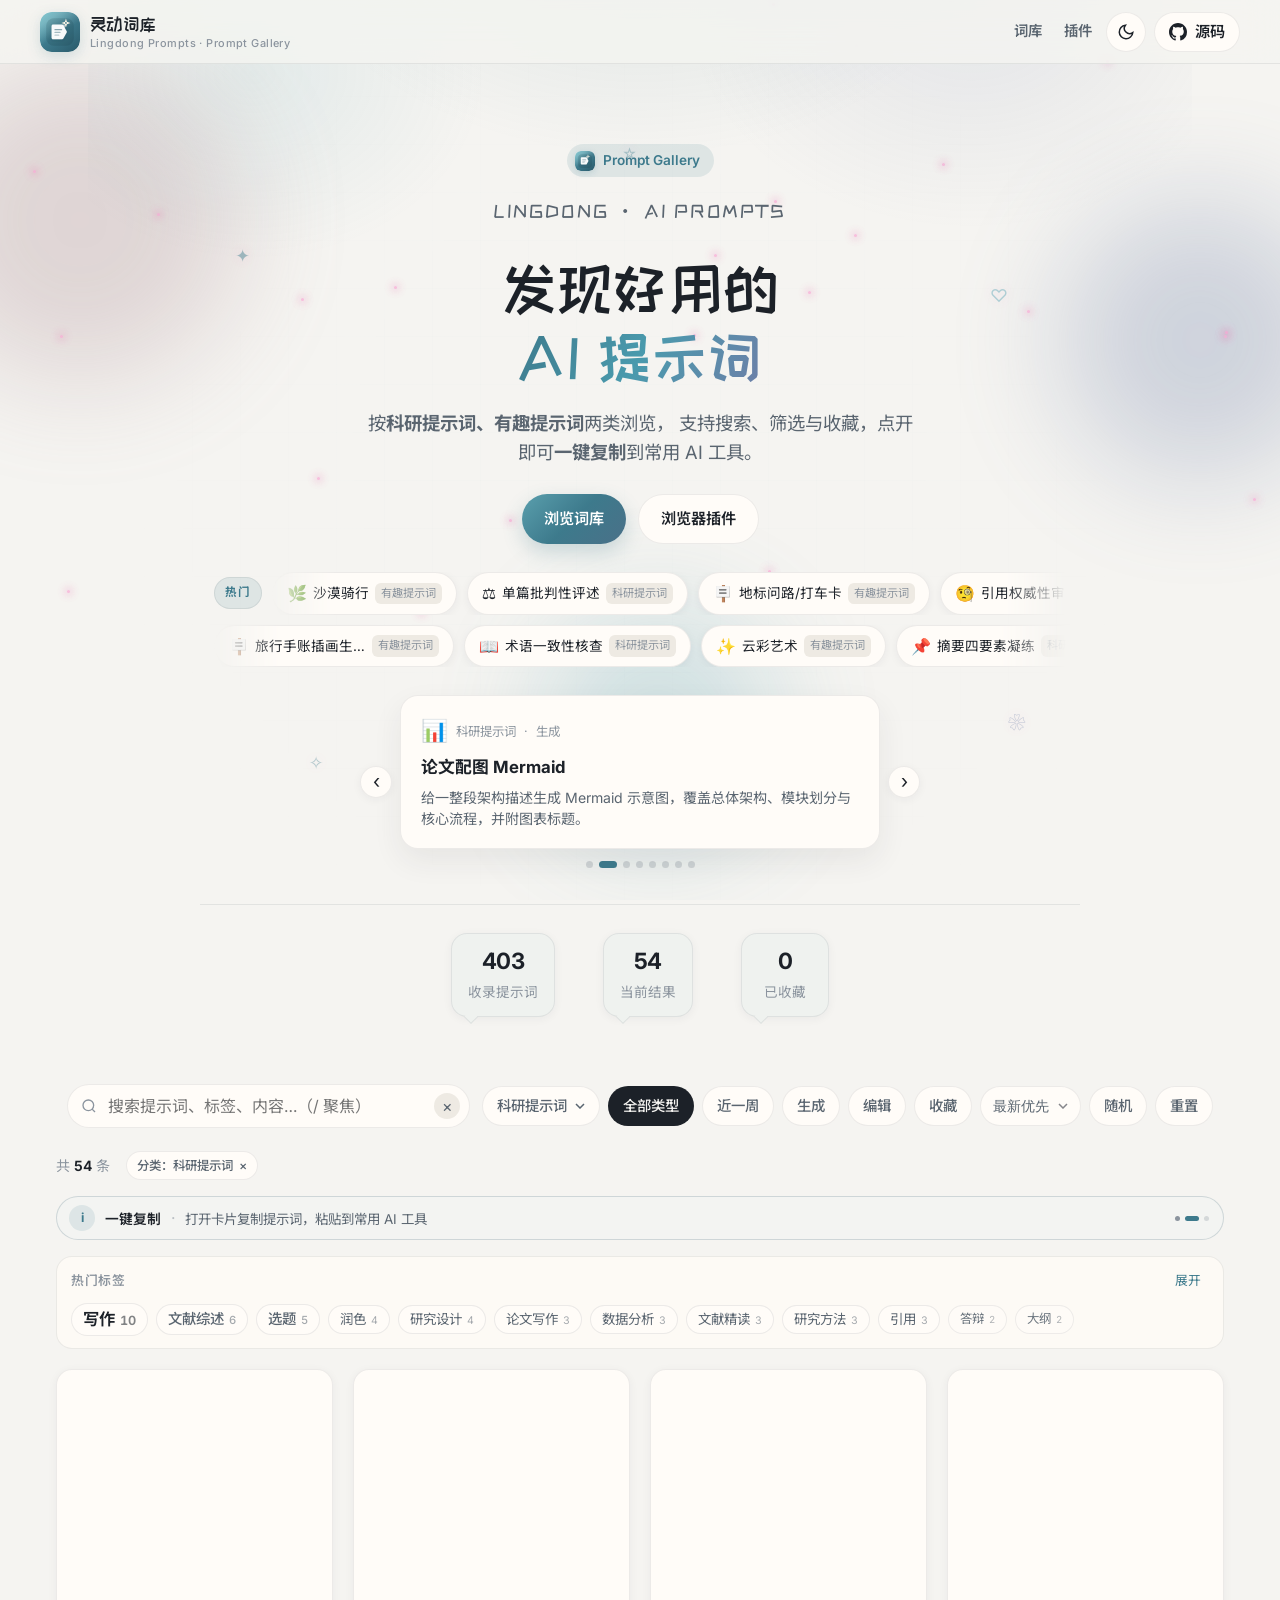
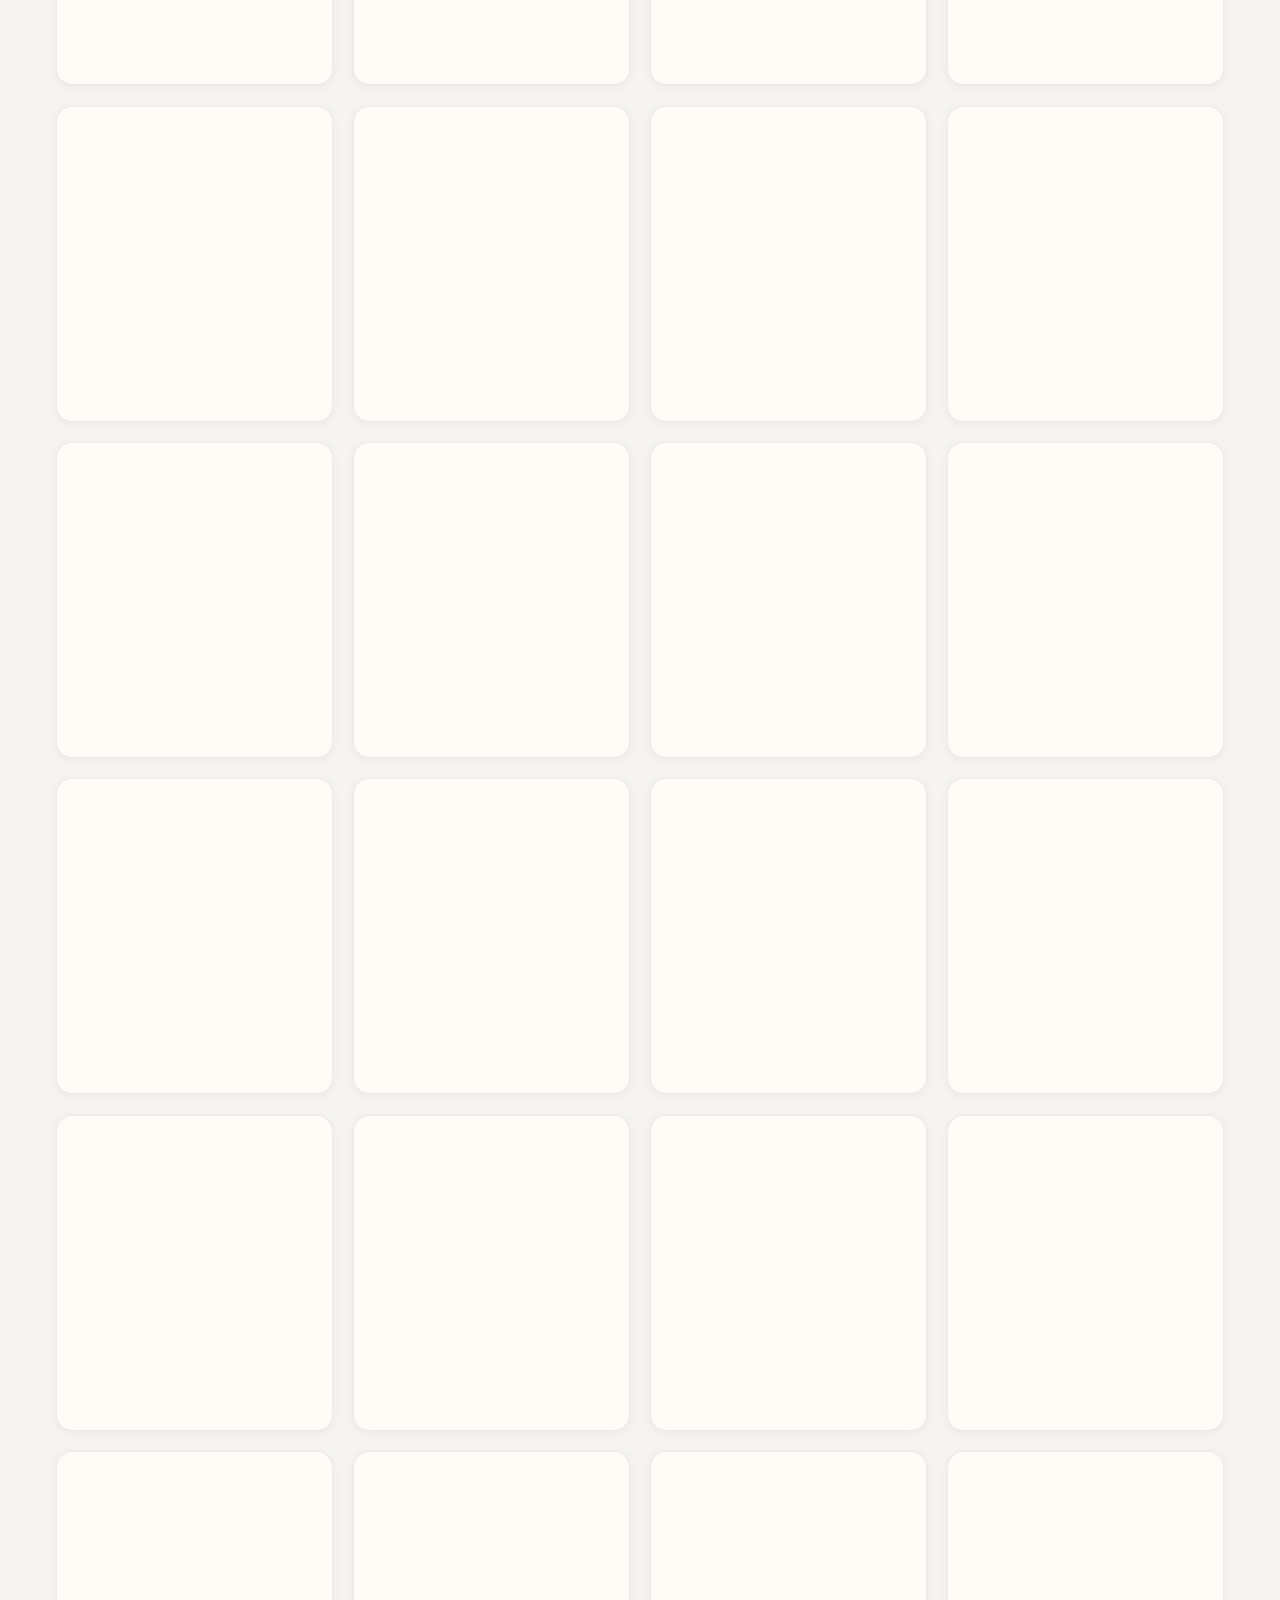
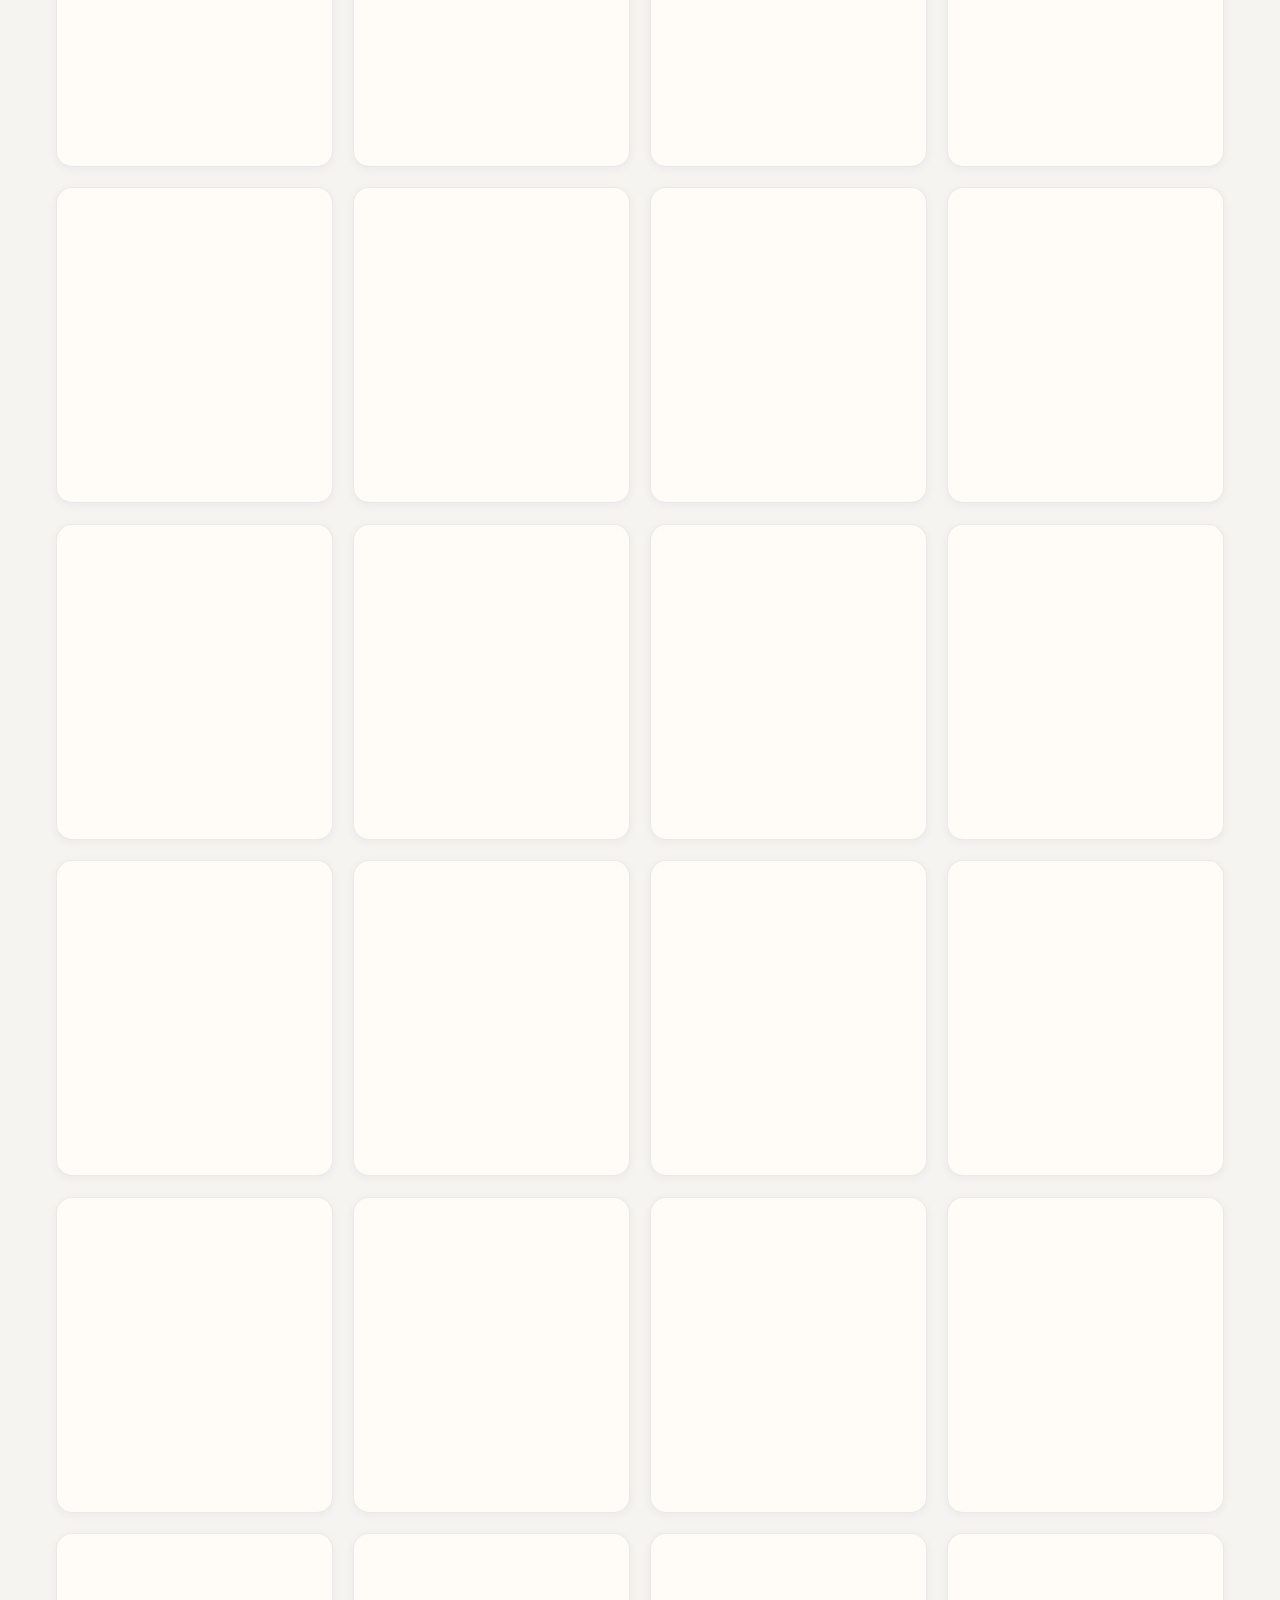
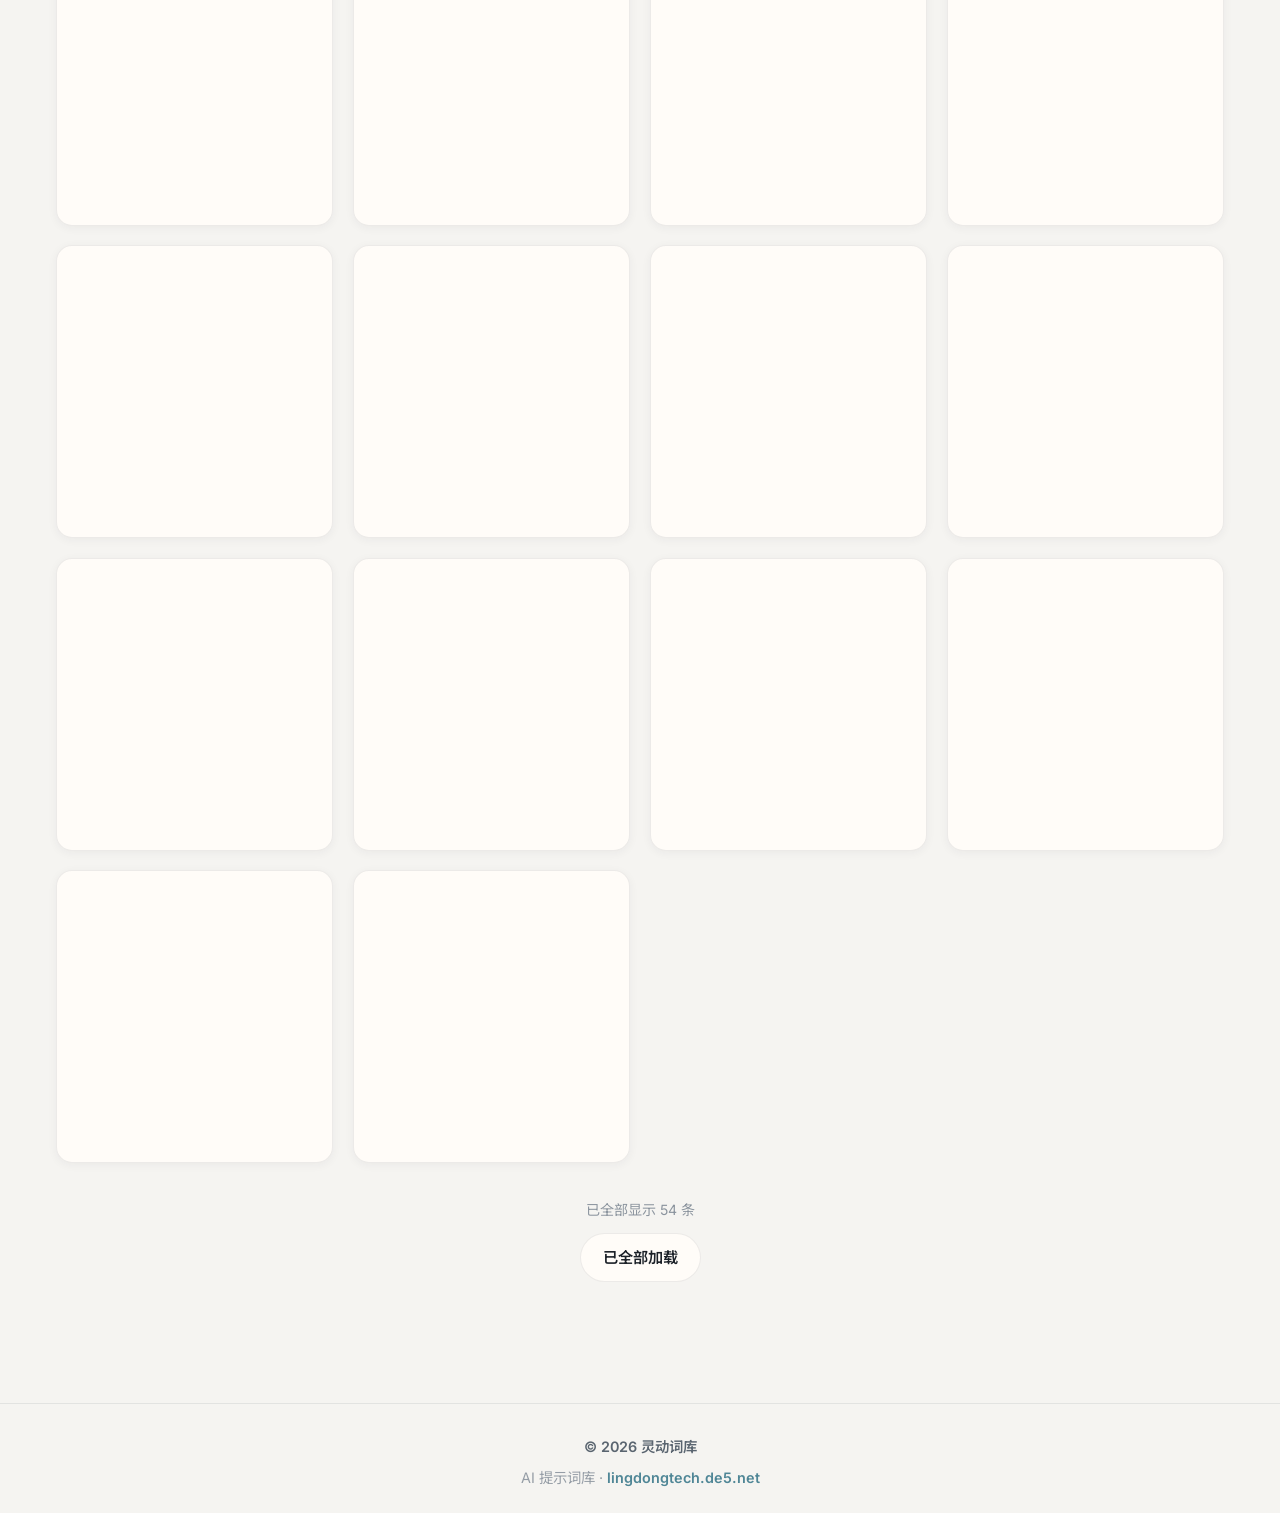
==== commit 4e8d6f9f: "feat(extension): 新增浏览器插件（小窗浏览点选复制）与下载页" ====
--- a/index.html
+++ b/index.html
@@ -47,6 +47,7 @@
     </a>
     <nav class="header-nav" aria-label="站内导航">
       <a href="#gallery">词库</a>
+      <a href="extension.html">插件</a>
     </nav>
     <div class="header-actions">
       <button type="button" class="icon-btn" id="themeToggle" aria-label="切换主题"></button>
@@ -80,6 +81,7 @@
     </p>
     <div class="hero-actions">
       <a href="#gallery" class="btn btn-primary">浏览词库</a>
+      <a href="extension.html" class="btn btn-secondary">浏览器插件</a>
     </div>
 
     <!-- 滚动播报：热门条目 -->
--- a/css/styles.css
+++ b/css/styles.css
@@ -1582,6 +1582,34 @@
   filter: drop-shadow(0 4px 8px rgba(0, 0, 0, 0.2));
 }
 
+/* 无配图封面：emoji 缩小 + 一句用途说明，填掉大片空白 */
+.card-cover.has-label {
+  flex-direction: column;
+  align-items: flex-start;
+  justify-content: center;
+  gap: 9px;
+}
+
+.card-emoji.card-emoji-sm {
+  font-size: 1.5rem;
+  line-height: 1;
+}
+
+.card-cover-label {
+  max-width: 100%;
+  font-family: var(--display);
+  font-size: 1.02rem;
+  font-weight: 600;
+  line-height: 1.42;
+  letter-spacing: 0.01em;
+  color: rgba(255, 255, 255, 0.97);
+  text-shadow: 0 1px 10px rgba(8, 12, 18, 0.35);
+  display: -webkit-box;
+  -webkit-line-clamp: 2;
+  -webkit-box-orient: vertical;
+  overflow: hidden;
+}
+
 .card-actions {
   position: absolute;
   top: 10px;
@@ -2719,3 +2747,219 @@
     width: 100%;
   }
 }
+
+/* —— 浏览器插件下载页 —— */
+.plugin-hero {
+  max-width: 1200px;
+  margin: 0 auto;
+  padding: 64px clamp(16px, 4vw, 32px) 8px;
+  text-align: center;
+}
+
+.plugin-title {
+  margin: 12px 0 14px;
+  font-family: var(--display);
+  font-size: clamp(1.8rem, 4vw, 2.7rem);
+  line-height: 1.2;
+  color: var(--text);
+}
+
+.plugin-lead {
+  max-width: 640px;
+  margin: 0 auto;
+  color: var(--text-2);
+  font-size: 0.98rem;
+  line-height: 1.75;
+}
+
+.plugin-meta {
+  display: flex;
+  flex-wrap: wrap;
+  justify-content: center;
+  gap: 8px;
+  margin-top: 18px;
+  font-size: 0.78rem;
+  color: var(--text-2);
+}
+
+.plugin-meta span {
+  padding: 3px 10px;
+  border-radius: 999px;
+  border: 1px solid var(--border);
+  background: var(--accent-soft);
+}
+
+.plugin-actions {
+  display: flex;
+  flex-wrap: wrap;
+  justify-content: center;
+  gap: 12px;
+  margin: 24px 0 8px;
+}
+
+.plugin-grid {
+  display: grid;
+  grid-template-columns: minmax(0, 0.9fr) minmax(0, 1.1fr);
+  gap: clamp(20px, 4vw, 48px);
+  max-width: 1120px;
+  margin: 0 auto;
+  padding: 40px clamp(16px, 4vw, 32px);
+  align-items: start;
+}
+
+.plugin-shot {
+  margin: 0;
+  padding: 16px;
+  border-radius: 18px;
+  border: 1px solid var(--border);
+  background: var(--surface);
+  box-shadow: var(--shadow-md);
+}
+
+.plugin-shot img {
+  display: block;
+  width: 100%;
+  height: auto;
+  border-radius: 12px;
+}
+
+.plugin-shot figcaption {
+  margin-top: 12px;
+  font-size: 0.8rem;
+  color: var(--text-2);
+  text-align: center;
+}
+
+.plugin-steps h2 {
+  margin: 0 0 16px;
+  font-family: var(--display);
+  font-size: 1.4rem;
+  color: var(--text);
+}
+
+.plugin-steps ol {
+  margin: 0;
+  padding: 0;
+  list-style: none;
+  display: grid;
+  gap: 14px;
+  counter-reset: step;
+}
+
+.plugin-steps li {
+  position: relative;
+  padding: 16px 18px 16px 52px;
+  border-radius: 14px;
+  border: 1px solid var(--border);
+  background: var(--surface);
+  counter-increment: step;
+}
+
+.plugin-steps li::before {
+  content: counter(step);
+  position: absolute;
+  left: 16px;
+  top: 16px;
+  width: 24px;
+  height: 24px;
+  display: grid;
+  place-items: center;
+  border-radius: 50%;
+  background: linear-gradient(135deg, #2f7f95, #7fd3b6);
+  color: #04131a;
+  font-weight: 700;
+  font-size: 0.82rem;
+}
+
+.plugin-steps li strong {
+  display: block;
+  font-size: 0.98rem;
+  color: var(--text);
+}
+
+.plugin-steps li p {
+  margin: 6px 0 0;
+  font-size: 0.88rem;
+  line-height: 1.7;
+  color: var(--text-2);
+}
+
+.plugin-steps code,
+.plugin-feature code {
+  padding: 1px 6px;
+  border-radius: 6px;
+  background: var(--surface-2);
+  font-family: ui-monospace, SFMono-Regular, Menlo, Consolas, monospace;
+  font-size: 0.85em;
+  color: var(--accent);
+}
+
+.plugin-note {
+  margin: 16px 0 0;
+  padding: 12px 14px;
+  border-radius: 12px;
+  border: 1px dashed rgba(120, 168, 190, 0.26);
+  font-size: 0.84rem;
+  line-height: 1.7;
+  color: var(--text-2);
+}
+
+.plugin-features {
+  display: grid;
+  grid-template-columns: repeat(auto-fit, minmax(240px, 1fr));
+  gap: 16px;
+  max-width: 1120px;
+  margin: 0 auto;
+  padding: 0 clamp(16px, 4vw, 32px) 72px;
+}
+
+.plugin-feature {
+  padding: 18px 20px;
+  border-radius: 16px;
+  border: 1px solid var(--border);
+  background: var(--surface);
+}
+
+.plugin-feature-icon {
+  display: inline-grid;
+  place-items: center;
+  width: 30px;
+  height: 30px;
+  margin-bottom: 10px;
+  border-radius: 9px;
+  background: var(--accent-soft);
+  color: var(--accent);
+  font-size: 1rem;
+}
+
+.plugin-feature h3 {
+  margin: 0 0 6px;
+  font-size: 1rem;
+  color: var(--text);
+}
+
+.plugin-feature p {
+  margin: 0;
+  font-size: 0.84rem;
+  line-height: 1.7;
+  color: var(--text-2);
+}
+
+@media (max-width: 800px) {
+  .plugin-hero {
+    padding-top: 44px;
+  }
+
+  .plugin-grid {
+    grid-template-columns: minmax(0, 1fr);
+    padding-top: 24px;
+  }
+
+  .plugin-shot {
+    order: 2;
+  }
+
+  .plugin-steps {
+    order: 1;
+  }
+}
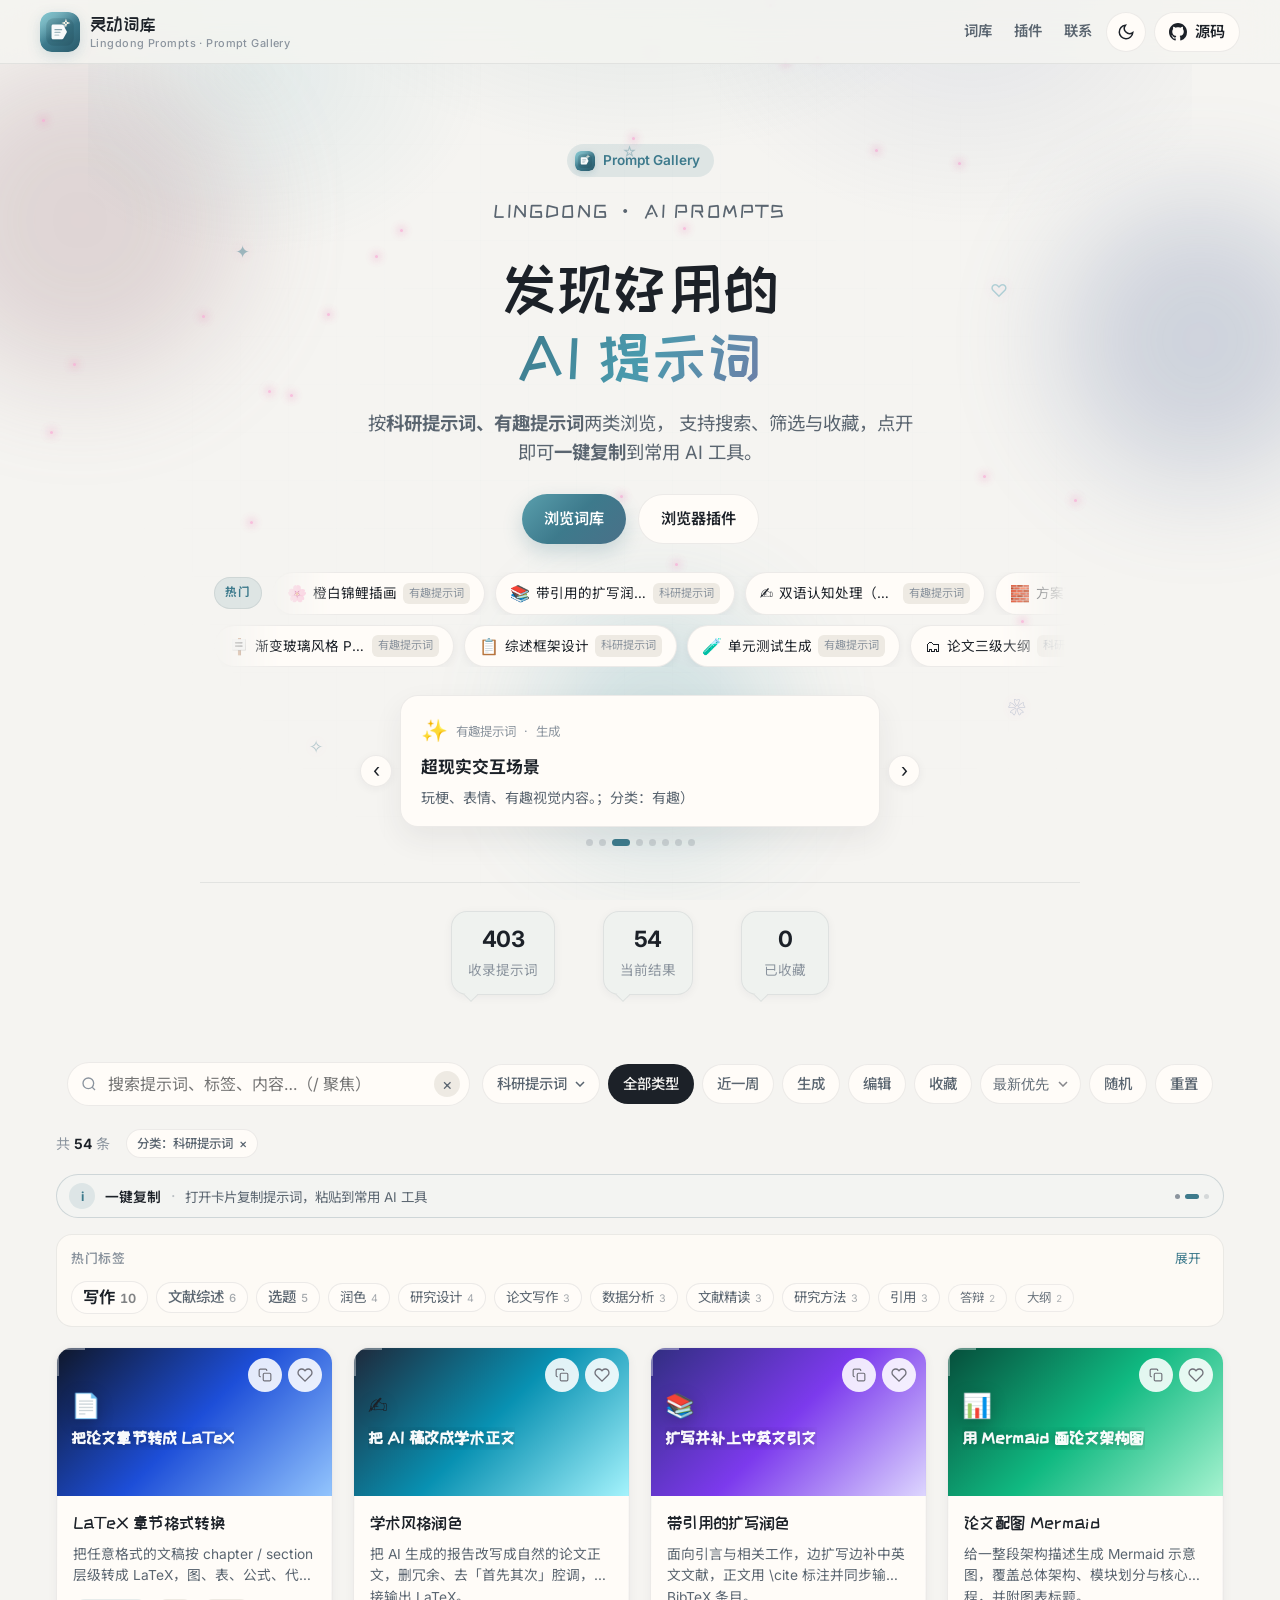
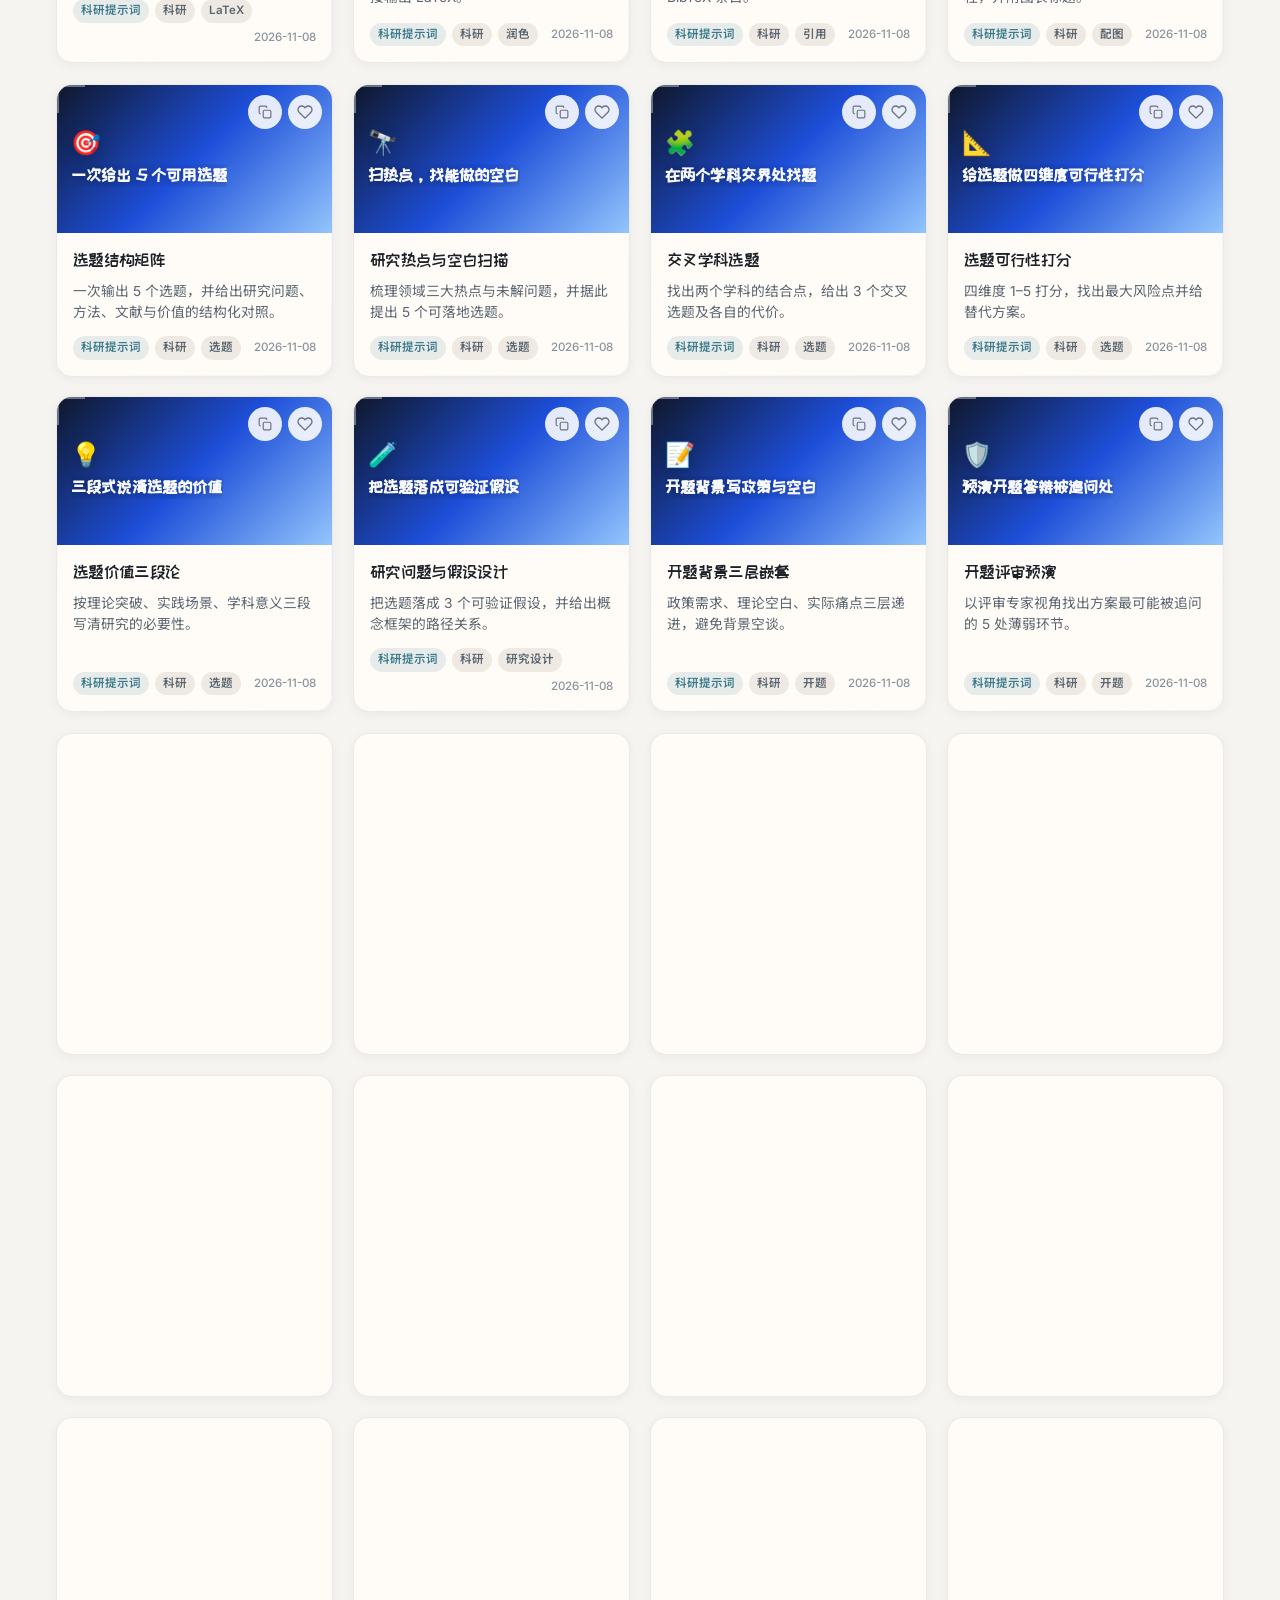
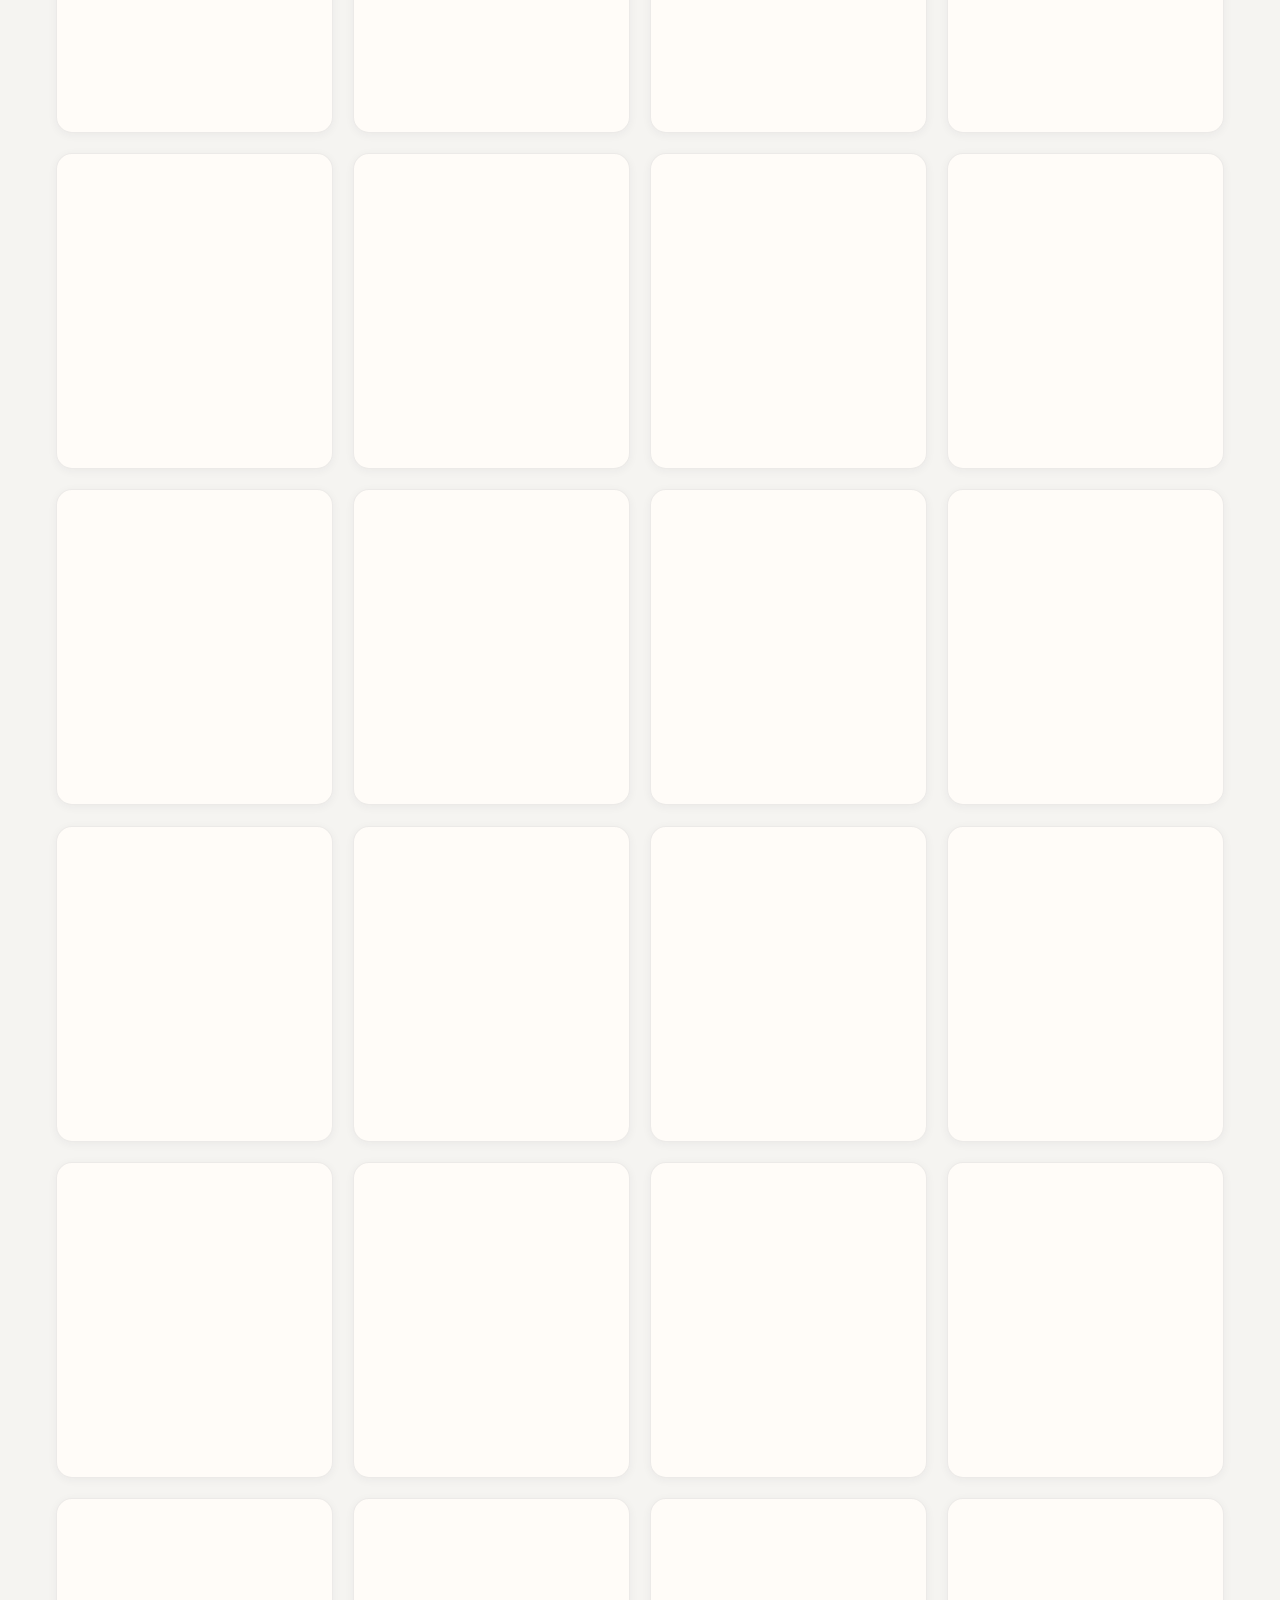
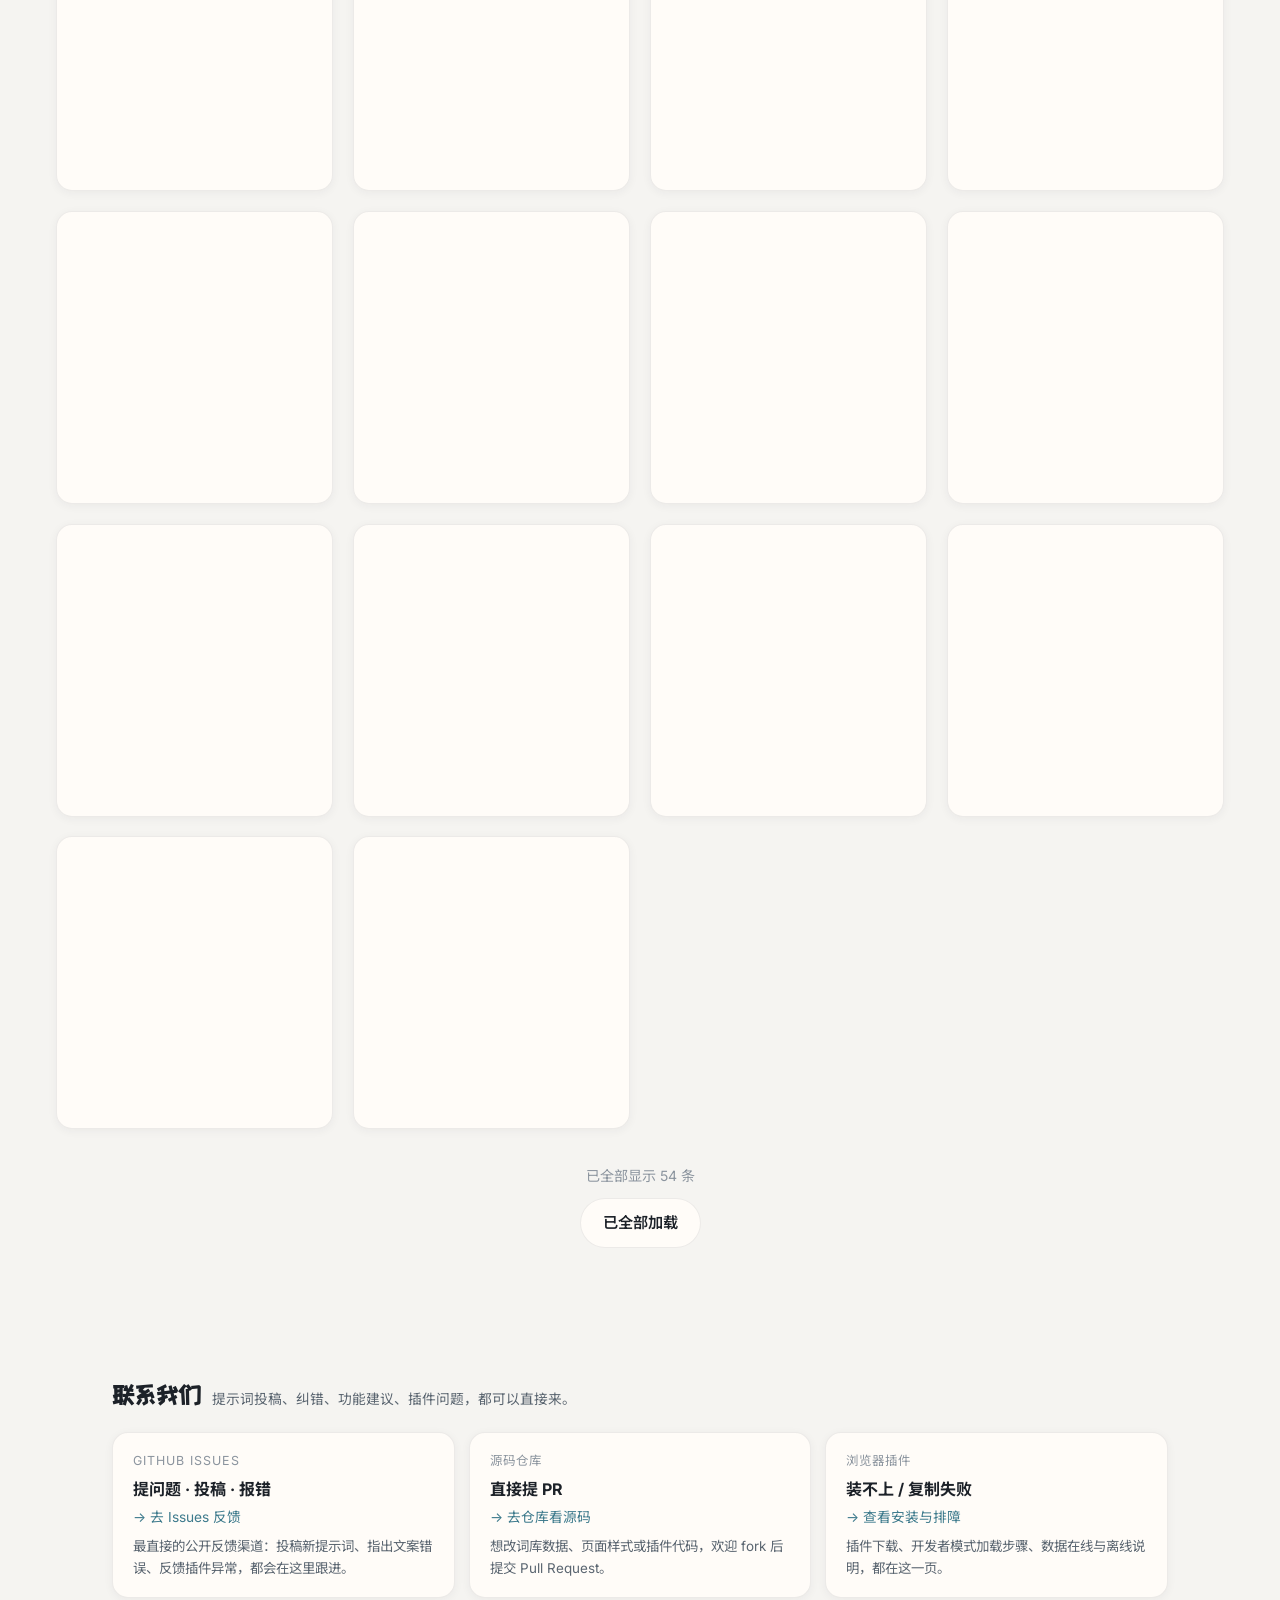
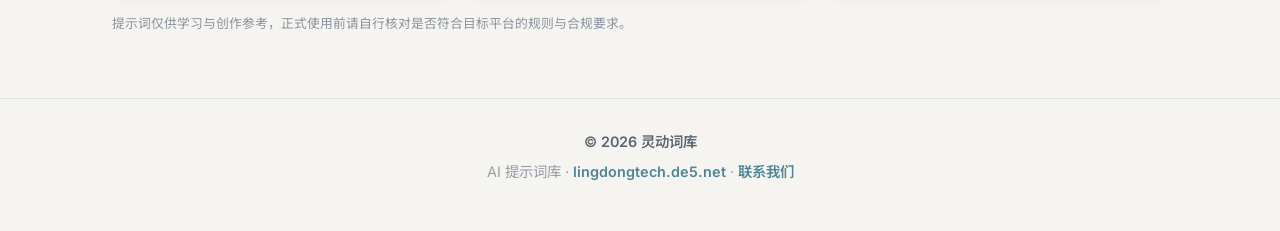
==== commit 77779c7b: "feat(site): 首页新增「联系我们」区块与导航入口" ====
--- a/index.html
+++ b/index.html
@@ -48,6 +48,7 @@
     <nav class="header-nav" aria-label="站内导航">
       <a href="#gallery">词库</a>
       <a href="extension.html">插件</a>
+      <a href="#contact">联系</a>
     </nav>
     <div class="header-actions">
       <button type="button" class="icon-btn" id="themeToggle" aria-label="切换主题"></button>
@@ -199,9 +200,37 @@
     </div>
   </section>
 
+  <section class="contact" id="contact">
+    <div class="contact-head">
+      <h2>联系我们</h2>
+      <p>提示词投稿、纠错、功能建议、插件问题，都可以直接来。</p>
+    </div>
+    <div class="contact-grid">
+      <a class="contact-card" href="https://github.com/funjack15500-a11y/git-romate/issues" target="_blank" rel="noopener">
+        <span class="contact-label">GitHub Issues</span>
+        <strong>提问题 · 投稿 · 报错</strong>
+        <span class="contact-value">→ 去 Issues 反馈</span>
+        <p>最直接的公开反馈渠道：投稿新提示词、指出文案错误、反馈插件异常，都会在这里跟进。</p>
+      </a>
+      <a class="contact-card" href="https://github.com/funjack15500-a11y/git-romate" target="_blank" rel="noopener">
+        <span class="contact-label">源码仓库</span>
+        <strong>直接提 PR</strong>
+        <span class="contact-value">→ 去仓库看源码</span>
+        <p>想改词库数据、页面样式或插件代码，欢迎 fork 后提交 Pull Request。</p>
+      </a>
+      <a class="contact-card" href="extension.html">
+        <span class="contact-label">浏览器插件</span>
+        <strong>装不上 / 复制失败</strong>
+        <span class="contact-value">→ 查看安装与排障</span>
+        <p>插件下载、开发者模式加载步骤、数据在线与离线说明，都在这一页。</p>
+      </a>
+    </div>
+    <p class="contact-note">提示词仅供学习与创作参考，正式使用前请自行核对是否符合目标平台的规则与合规要求。</p>
+  </section>
+
   <footer class="site-footer">
     <p class="footer-brand">© <span id="footerYear">2026</span> <span id="footerName">灵动词库</span></p>
-    <p class="footer-sub">AI 提示词库 · <a href="https://lingdongtech.de5.net/" id="footerSite">lingdongtech.de5.net</a></p>
+    <p class="footer-sub">AI 提示词库 · <a href="https://lingdongtech.de5.net/" id="footerSite">lingdongtech.de5.net</a> · <a href="#contact">联系我们</a></p>
   </footer>
 
   <!-- Modal -->
--- a/css/styles.css
+++ b/css/styles.css
@@ -2963,3 +2963,88 @@
     order: 1;
   }
 }
+
+/* —— 联系我们 —— */
+.contact {
+  max-width: 1120px;
+  margin: 0 auto;
+  padding: 8px clamp(16px, 4vw, 32px) 64px;
+}
+
+.contact-head {
+  display: flex;
+  flex-wrap: wrap;
+  align-items: baseline;
+  gap: 12px;
+  margin-bottom: 6px;
+}
+
+.contact-head h2 {
+  margin: 0;
+  font-family: var(--display);
+  font-size: 1.5rem;
+  color: var(--text);
+}
+
+.contact-head p {
+  margin: 0;
+  font-size: 0.86rem;
+  color: var(--text-2);
+}
+
+.contact-grid {
+  display: grid;
+  grid-template-columns: repeat(auto-fit, minmax(250px, 1fr));
+  gap: 14px;
+  margin-top: 18px;
+}
+
+.contact-card {
+  display: flex;
+  flex-direction: column;
+  gap: 6px;
+  padding: 18px 20px;
+  border-radius: 16px;
+  border: 1px solid var(--border);
+  background: var(--surface);
+  box-shadow: var(--shadow-sm);
+  text-decoration: none;
+  transition: transform 0.18s var(--ease), box-shadow 0.18s var(--ease), border-color 0.18s;
+}
+
+.contact-card:hover {
+  transform: translateY(-2px);
+  border-color: var(--accent);
+  box-shadow: var(--shadow-md);
+}
+
+.contact-card .contact-label {
+  font-size: 0.78rem;
+  letter-spacing: 0.08em;
+  text-transform: uppercase;
+  color: var(--text-3);
+}
+
+.contact-card strong {
+  font-size: 1rem;
+  color: var(--text);
+}
+
+.contact-card span.contact-value {
+  font-size: 0.86rem;
+  color: var(--accent);
+  word-break: break-all;
+}
+
+.contact-card p {
+  margin: 0;
+  font-size: 0.84rem;
+  line-height: 1.65;
+  color: var(--text-2);
+}
+
+.contact-note {
+  margin: 16px 0 0;
+  font-size: 0.8rem;
+  color: var(--text-3);
+}
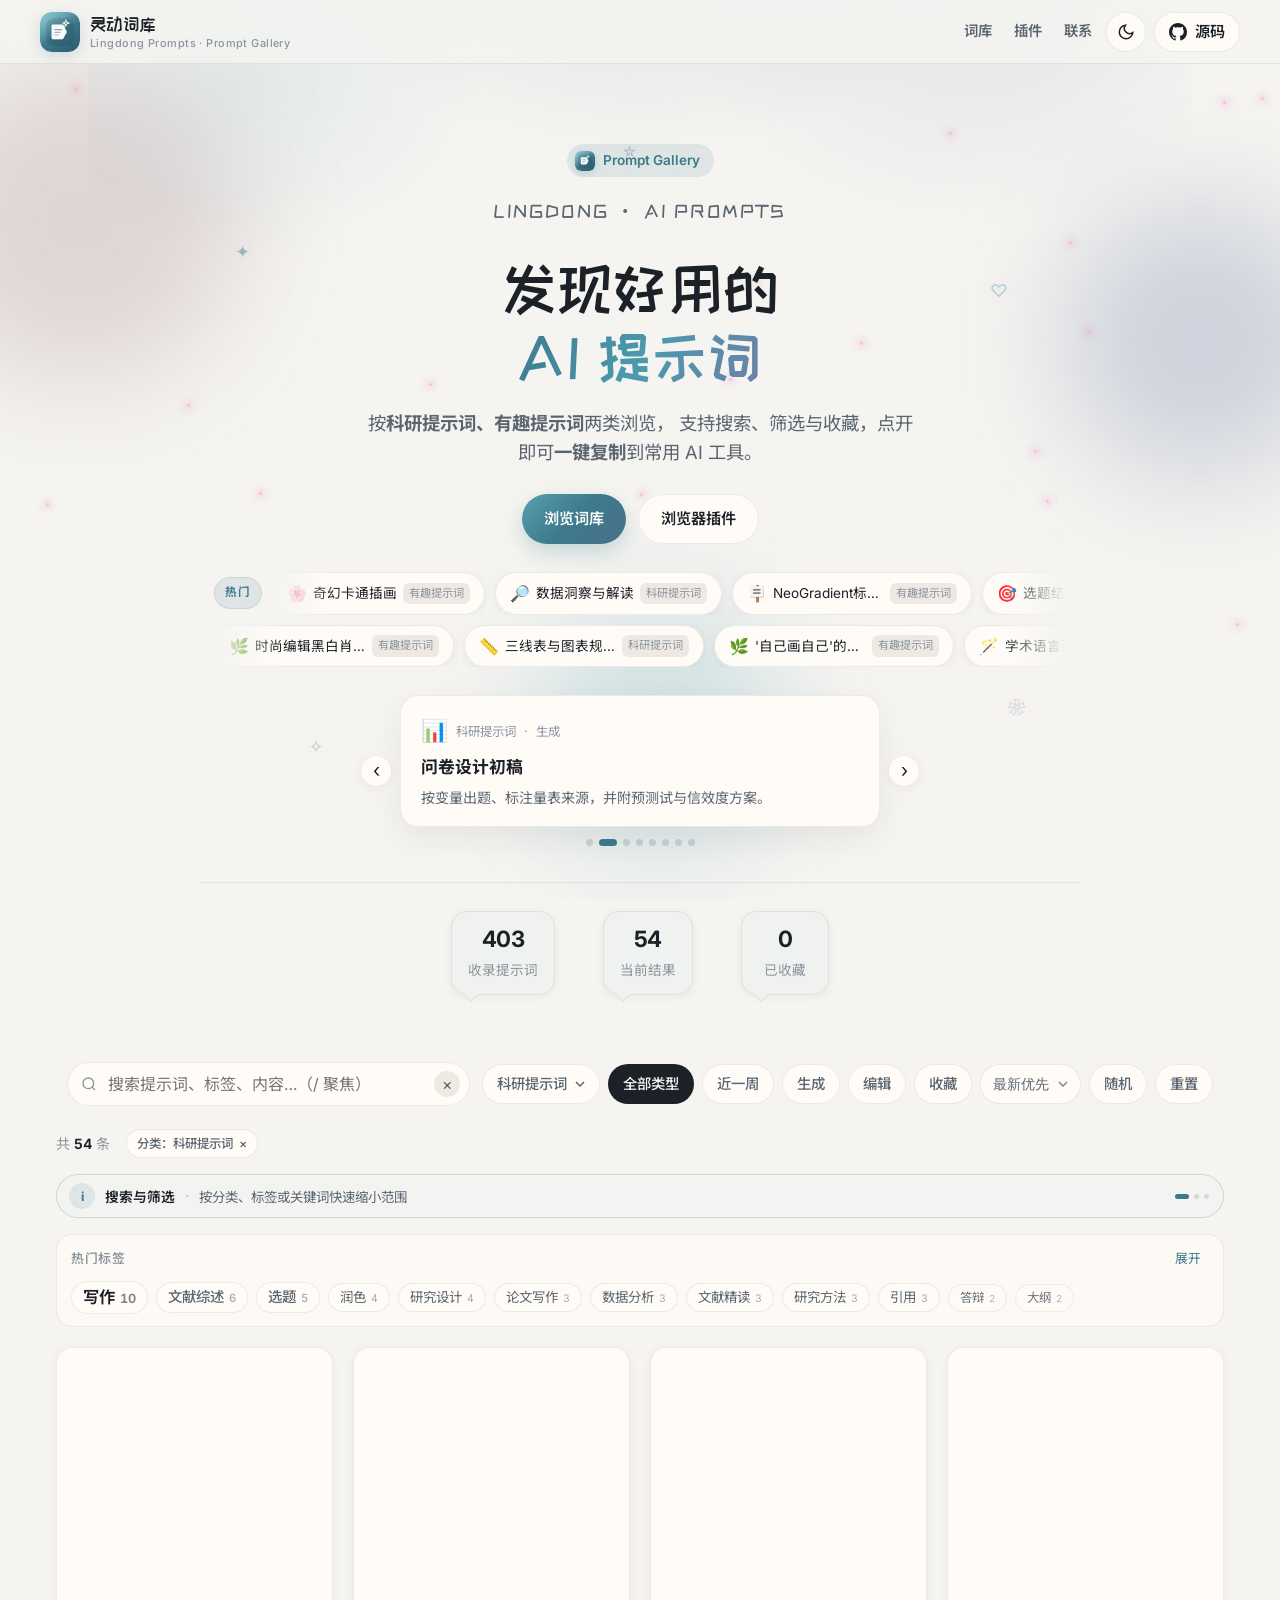
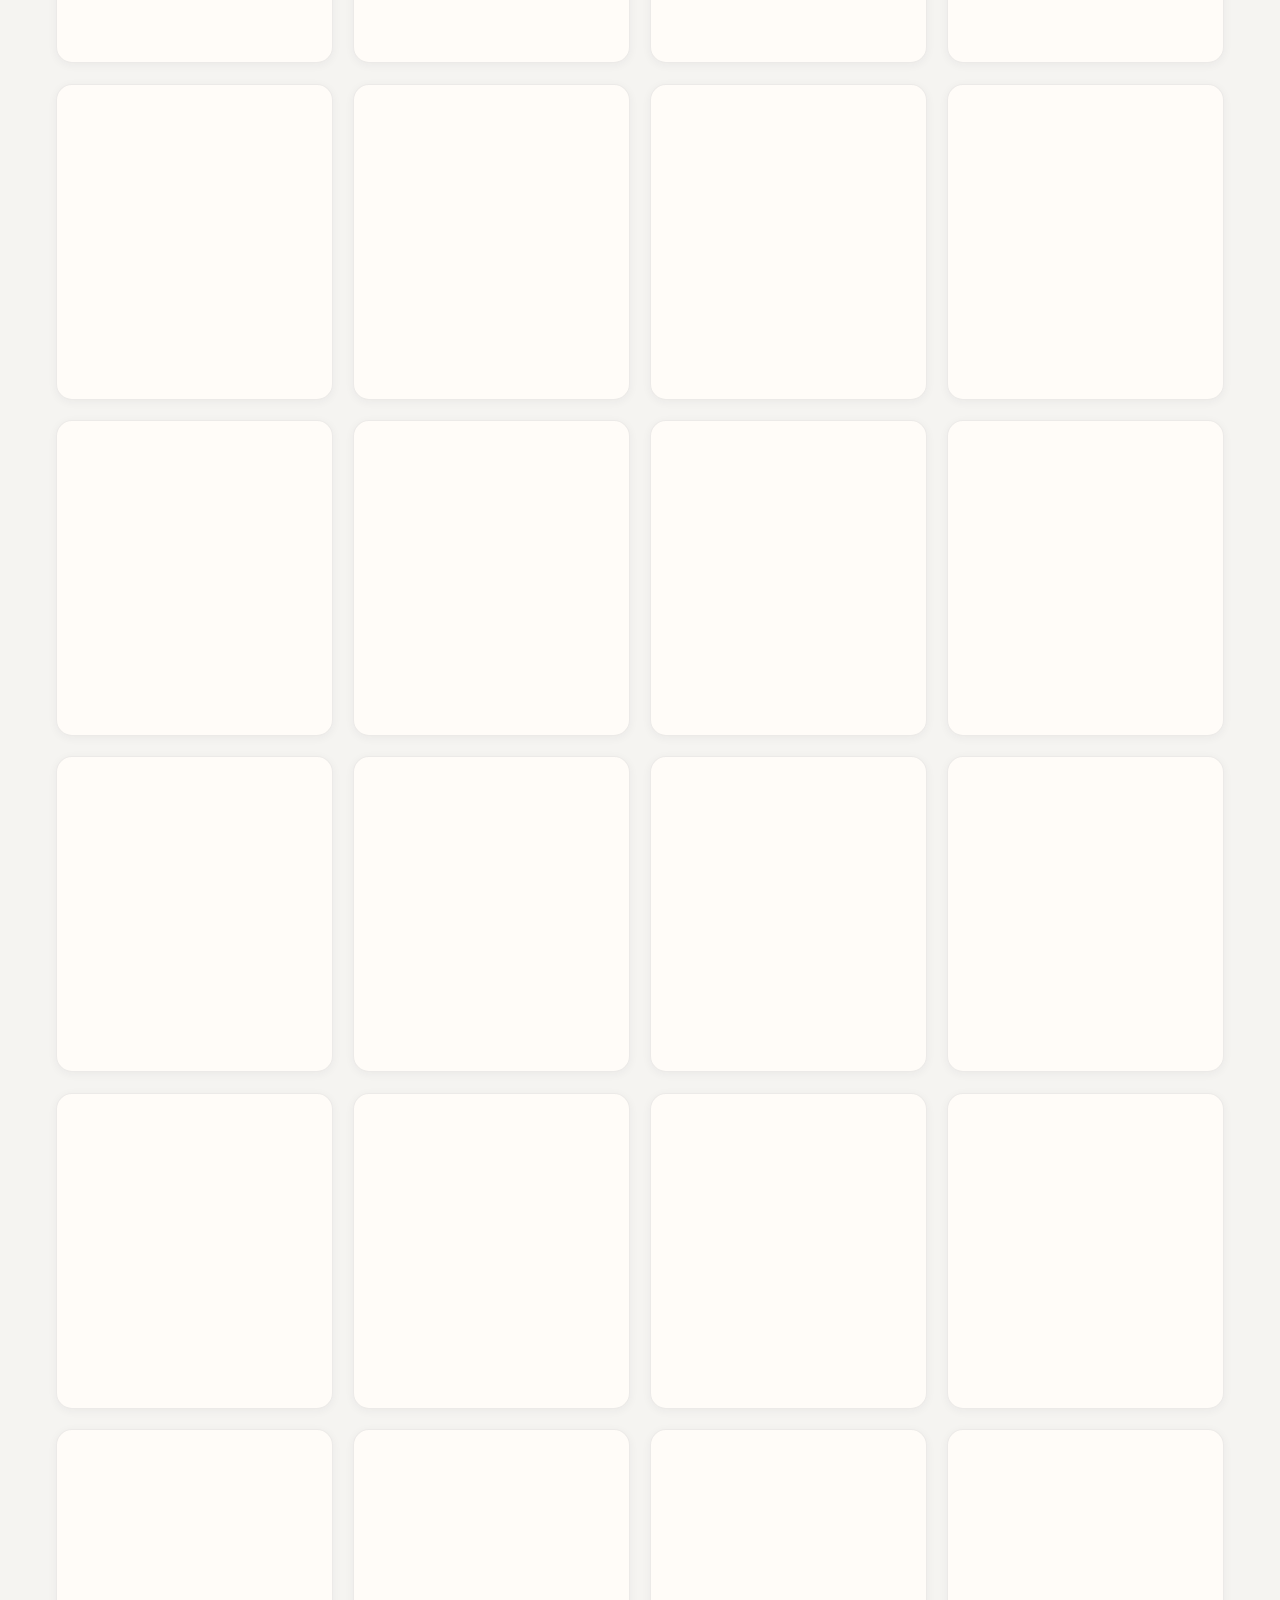
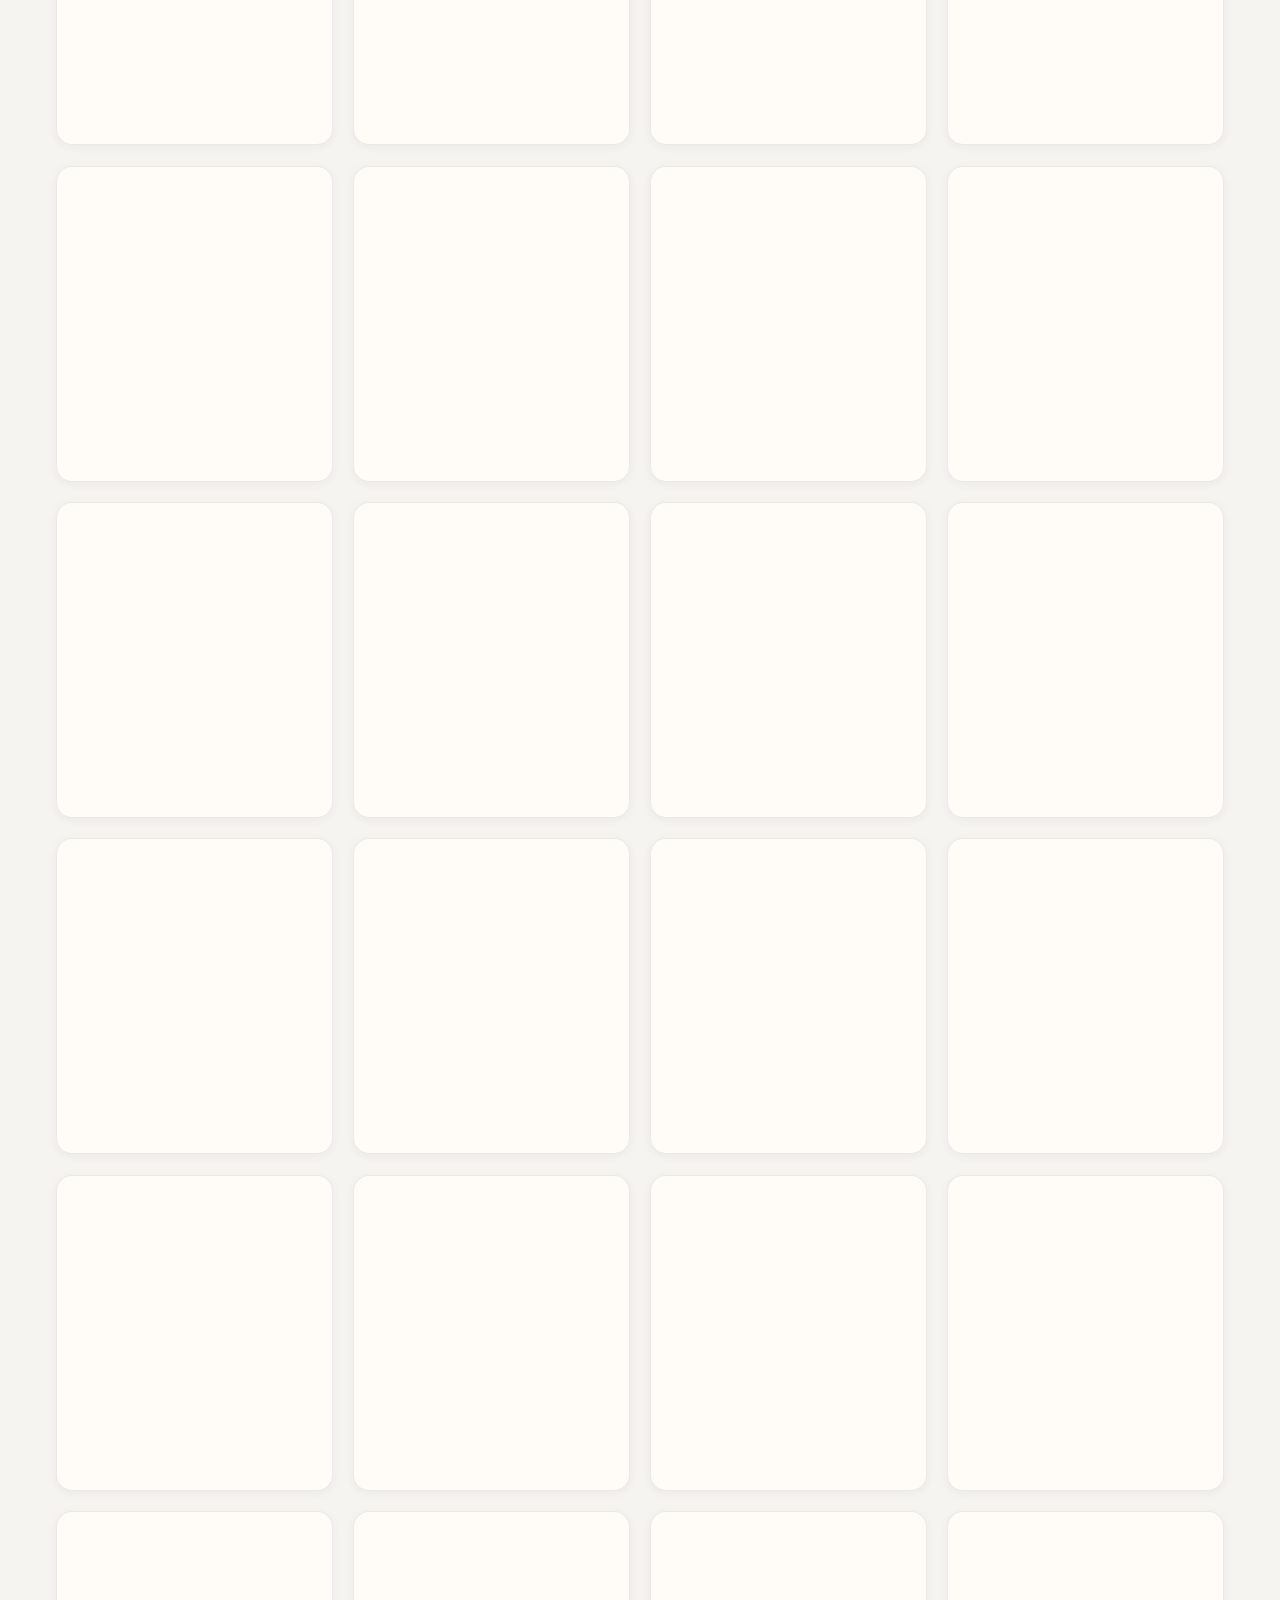
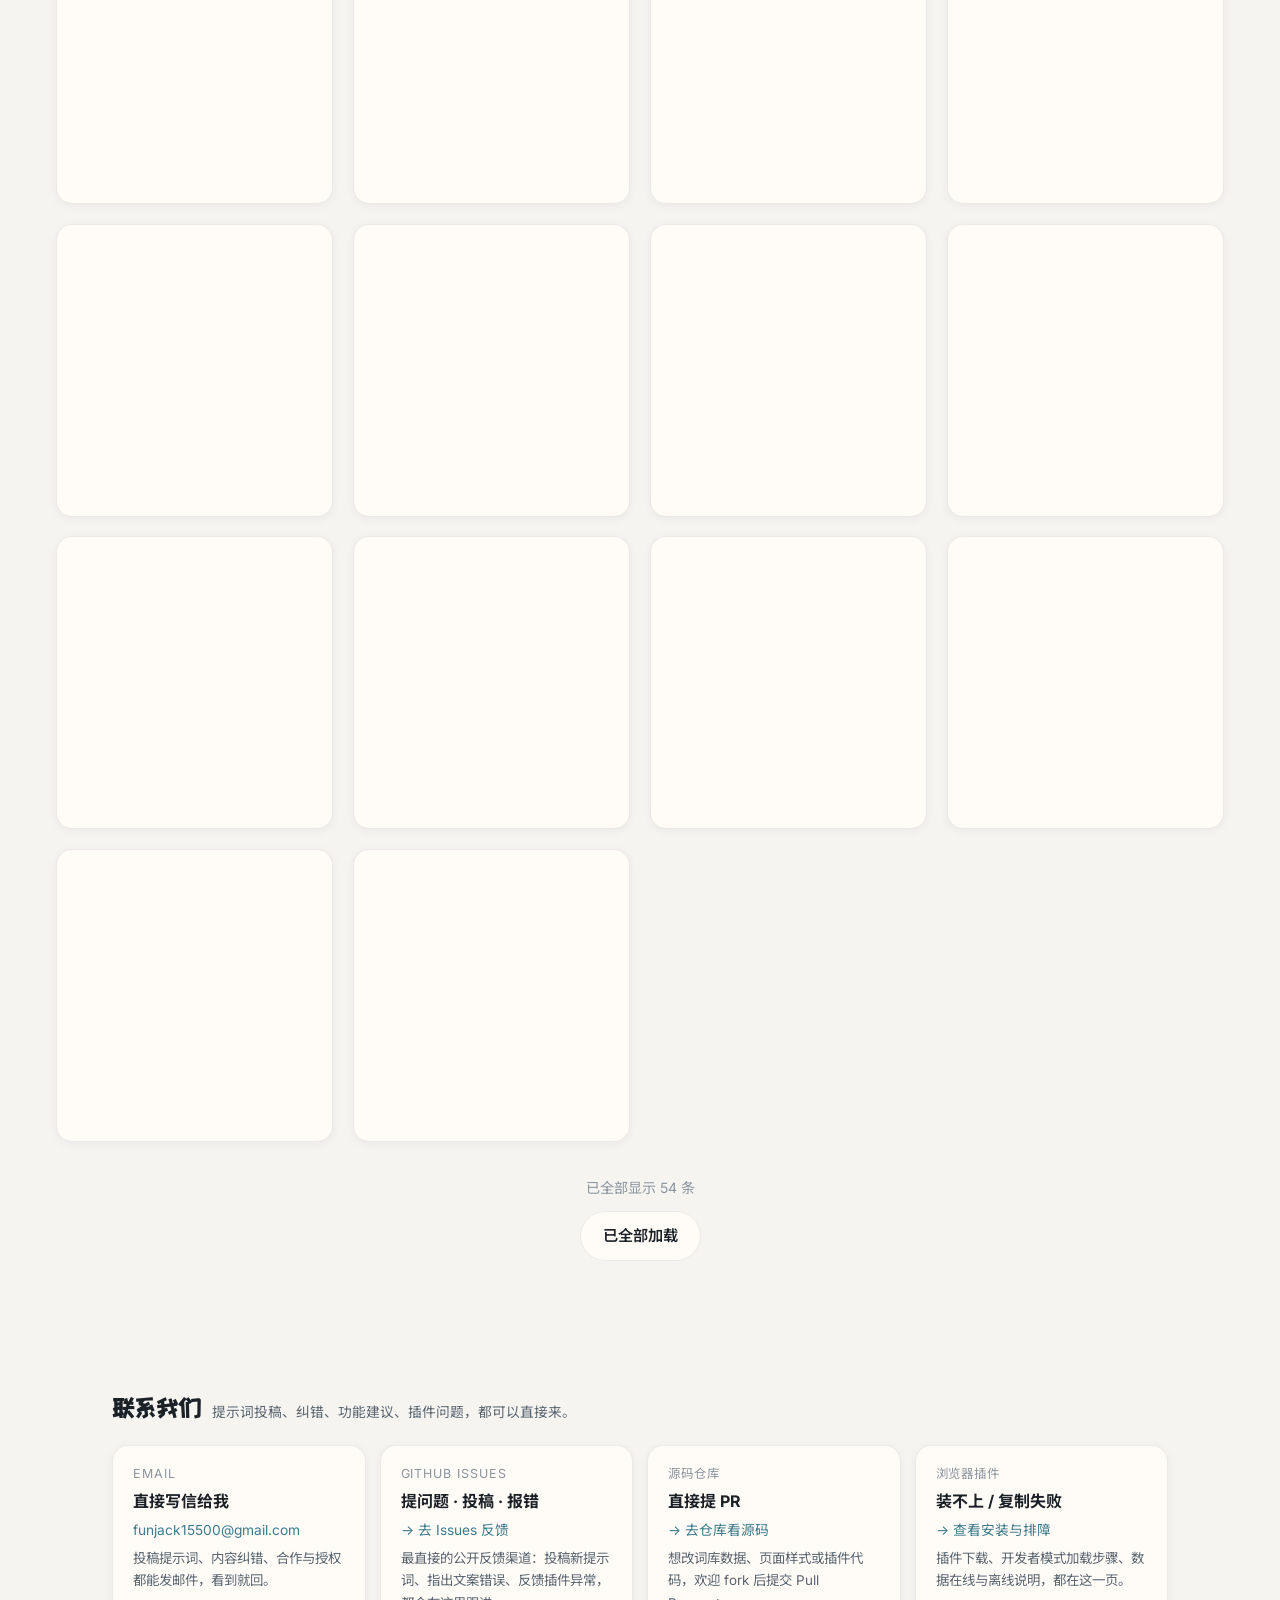
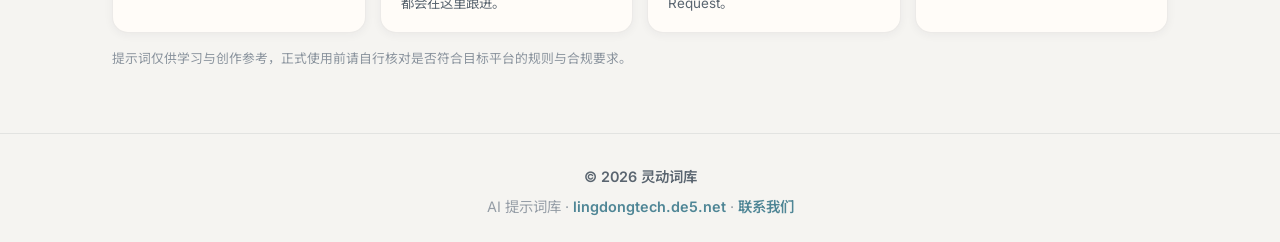
==== commit d80f08cf: "feat(contact): 联系我们加入邮箱卡片 funjack15500@gmail.com" ====
--- a/index.html
+++ b/index.html
@@ -206,6 +206,12 @@
       <p>提示词投稿、纠错、功能建议、插件问题，都可以直接来。</p>
     </div>
     <div class="contact-grid">
+      <a class="contact-card" href="mailto:funjack15500@gmail.com">
+        <span class="contact-label">Email</span>
+        <strong>直接写信给我</strong>
+        <span class="contact-value">funjack15500@gmail.com</span>
+        <p>投稿提示词、内容纠错、合作与授权都能发邮件，看到就回。</p>
+      </a>
       <a class="contact-card" href="https://github.com/funjack15500-a11y/git-romate/issues" target="_blank" rel="noopener">
         <span class="contact-label">GitHub Issues</span>
         <strong>提问题 · 投稿 · 报错</strong>
--- a/css/styles.css
+++ b/css/styles.css
@@ -2994,7 +2994,7 @@
 
 .contact-grid {
   display: grid;
-  grid-template-columns: repeat(auto-fit, minmax(250px, 1fr));
+  grid-template-columns: repeat(auto-fit, minmax(236px, 1fr));
   gap: 14px;
   margin-top: 18px;
 }
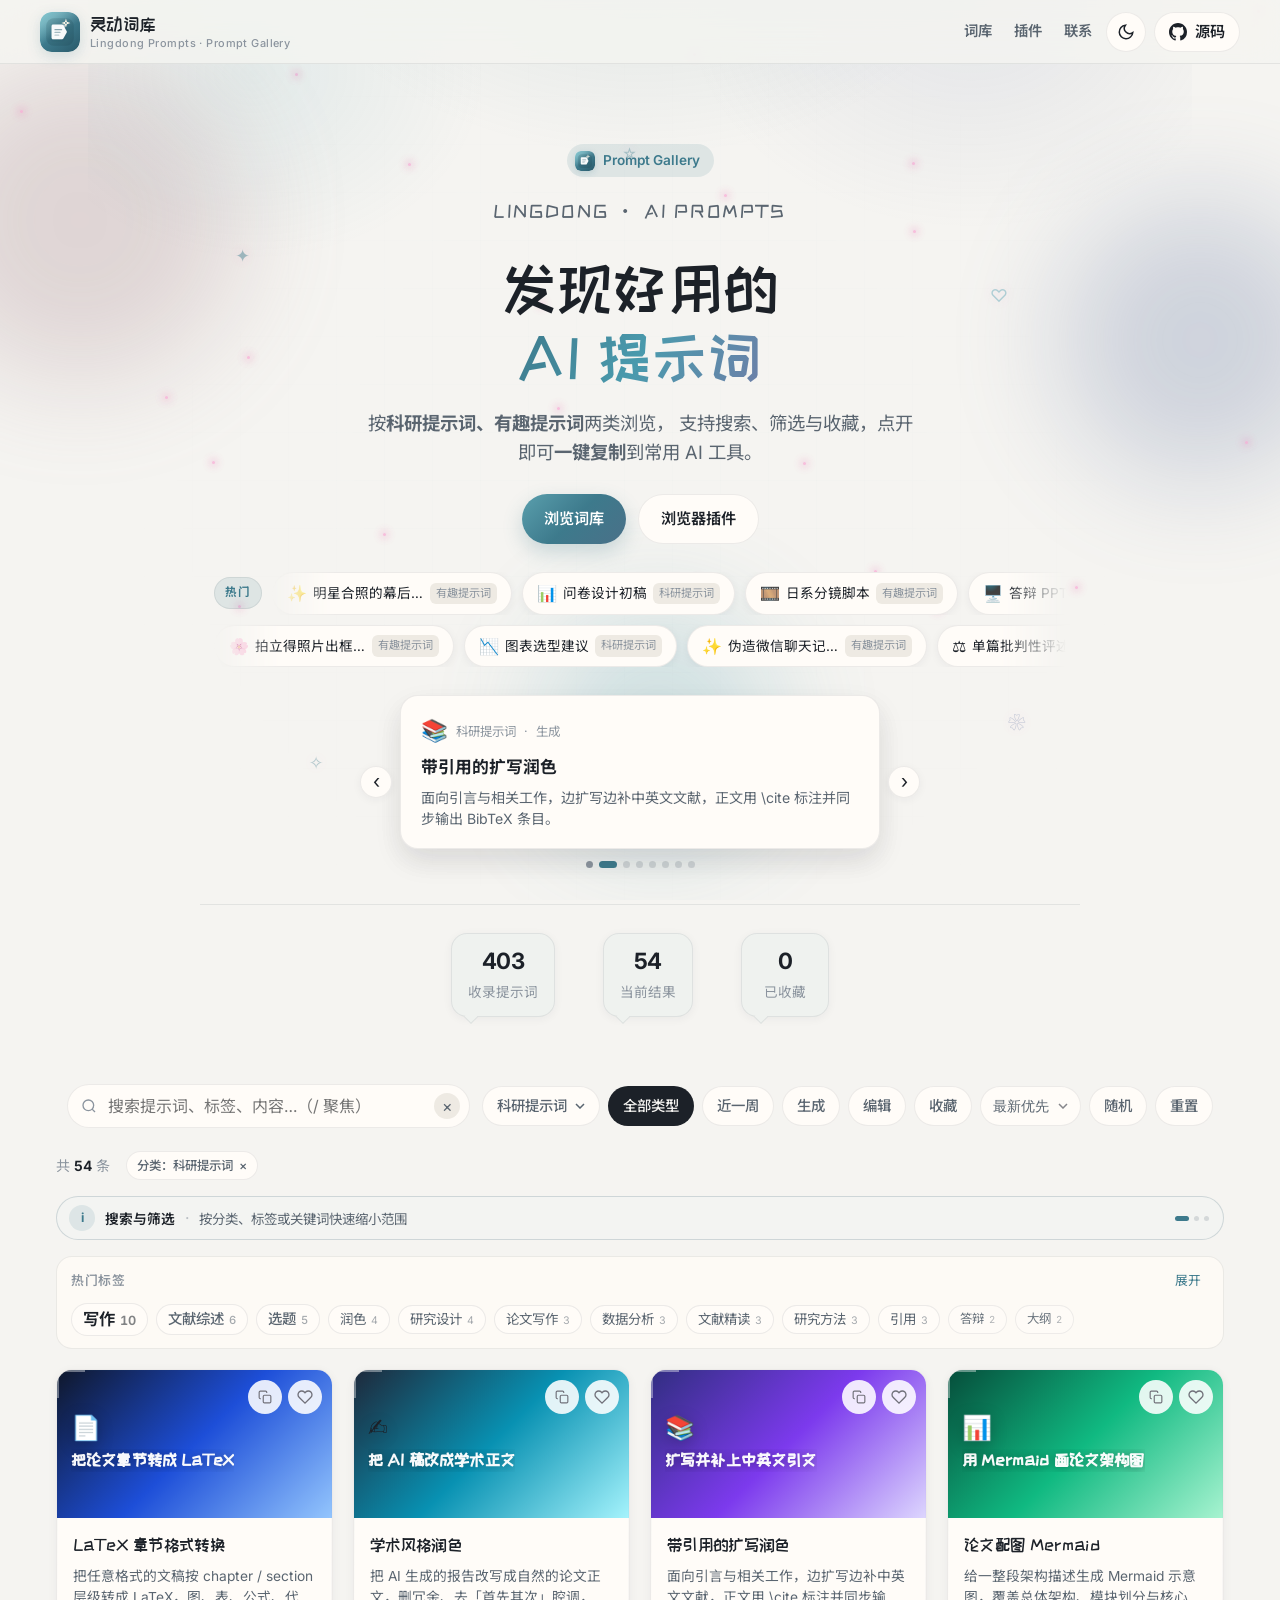
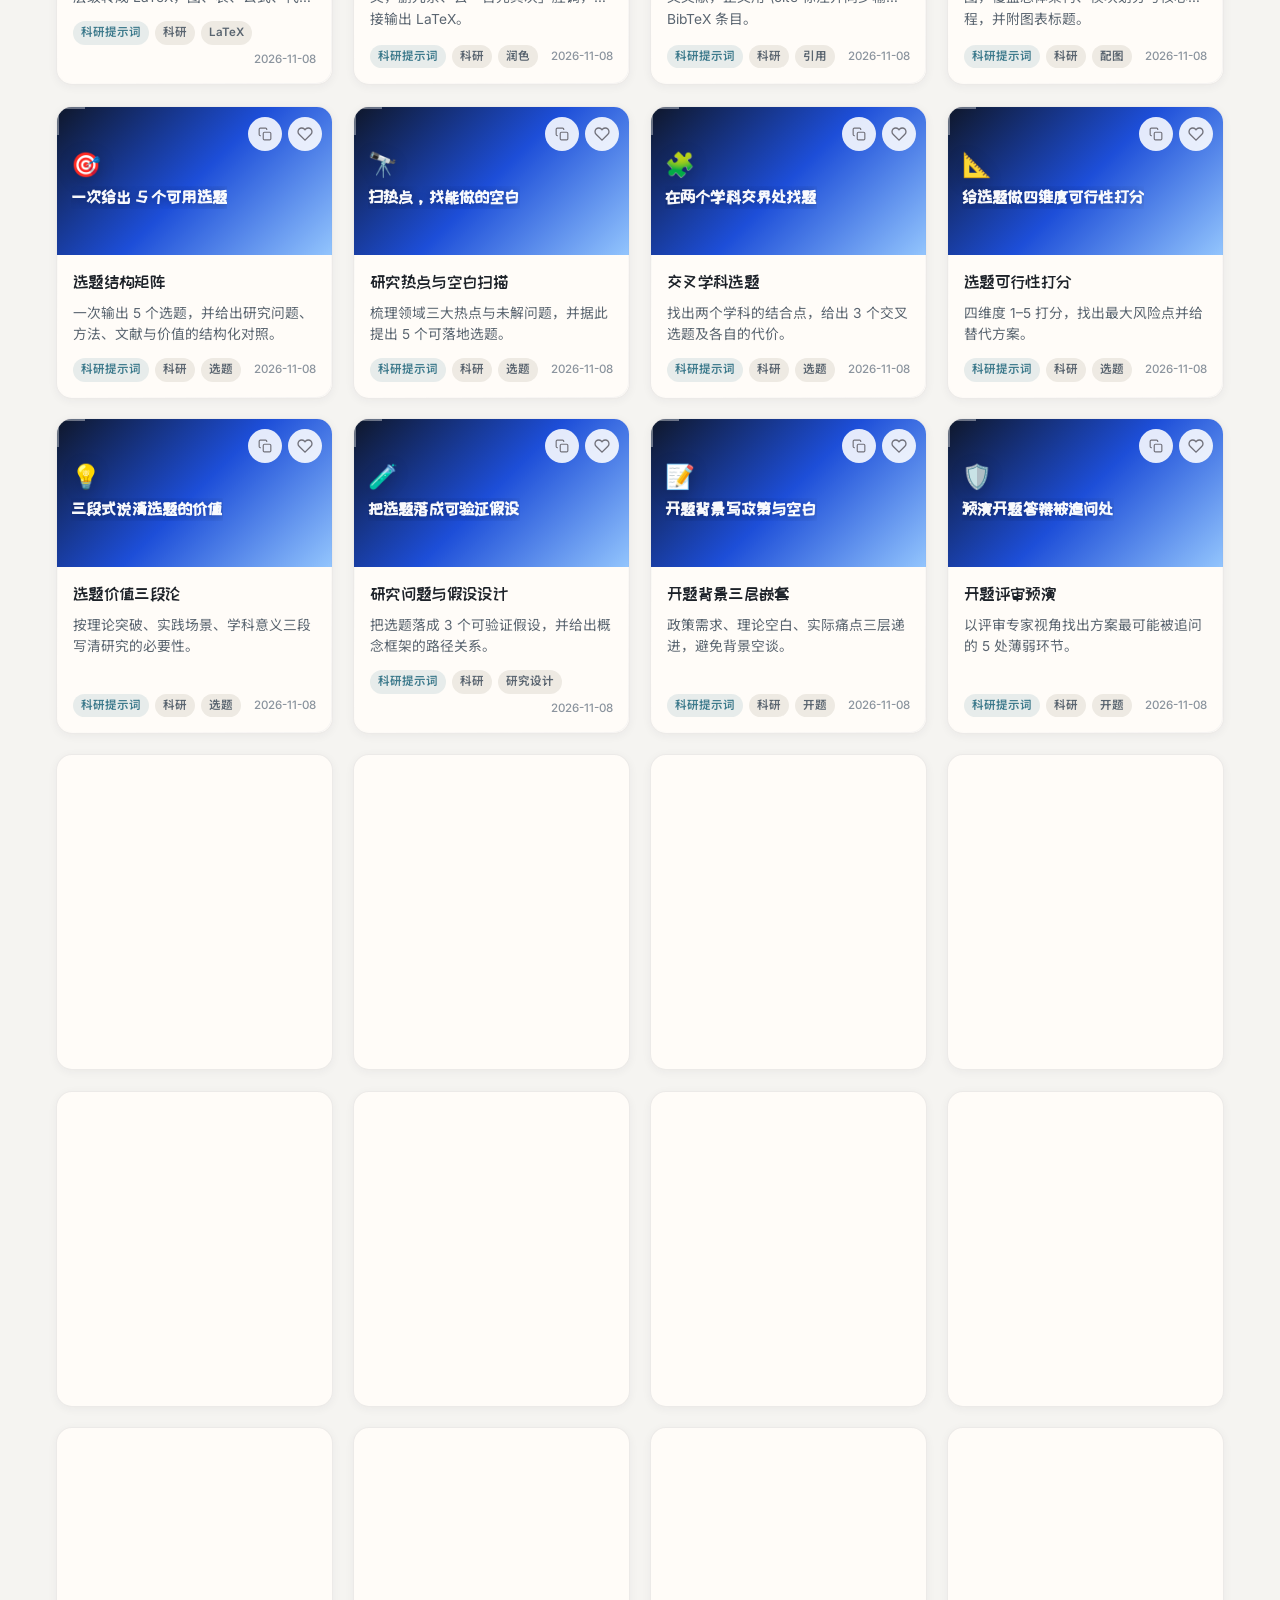
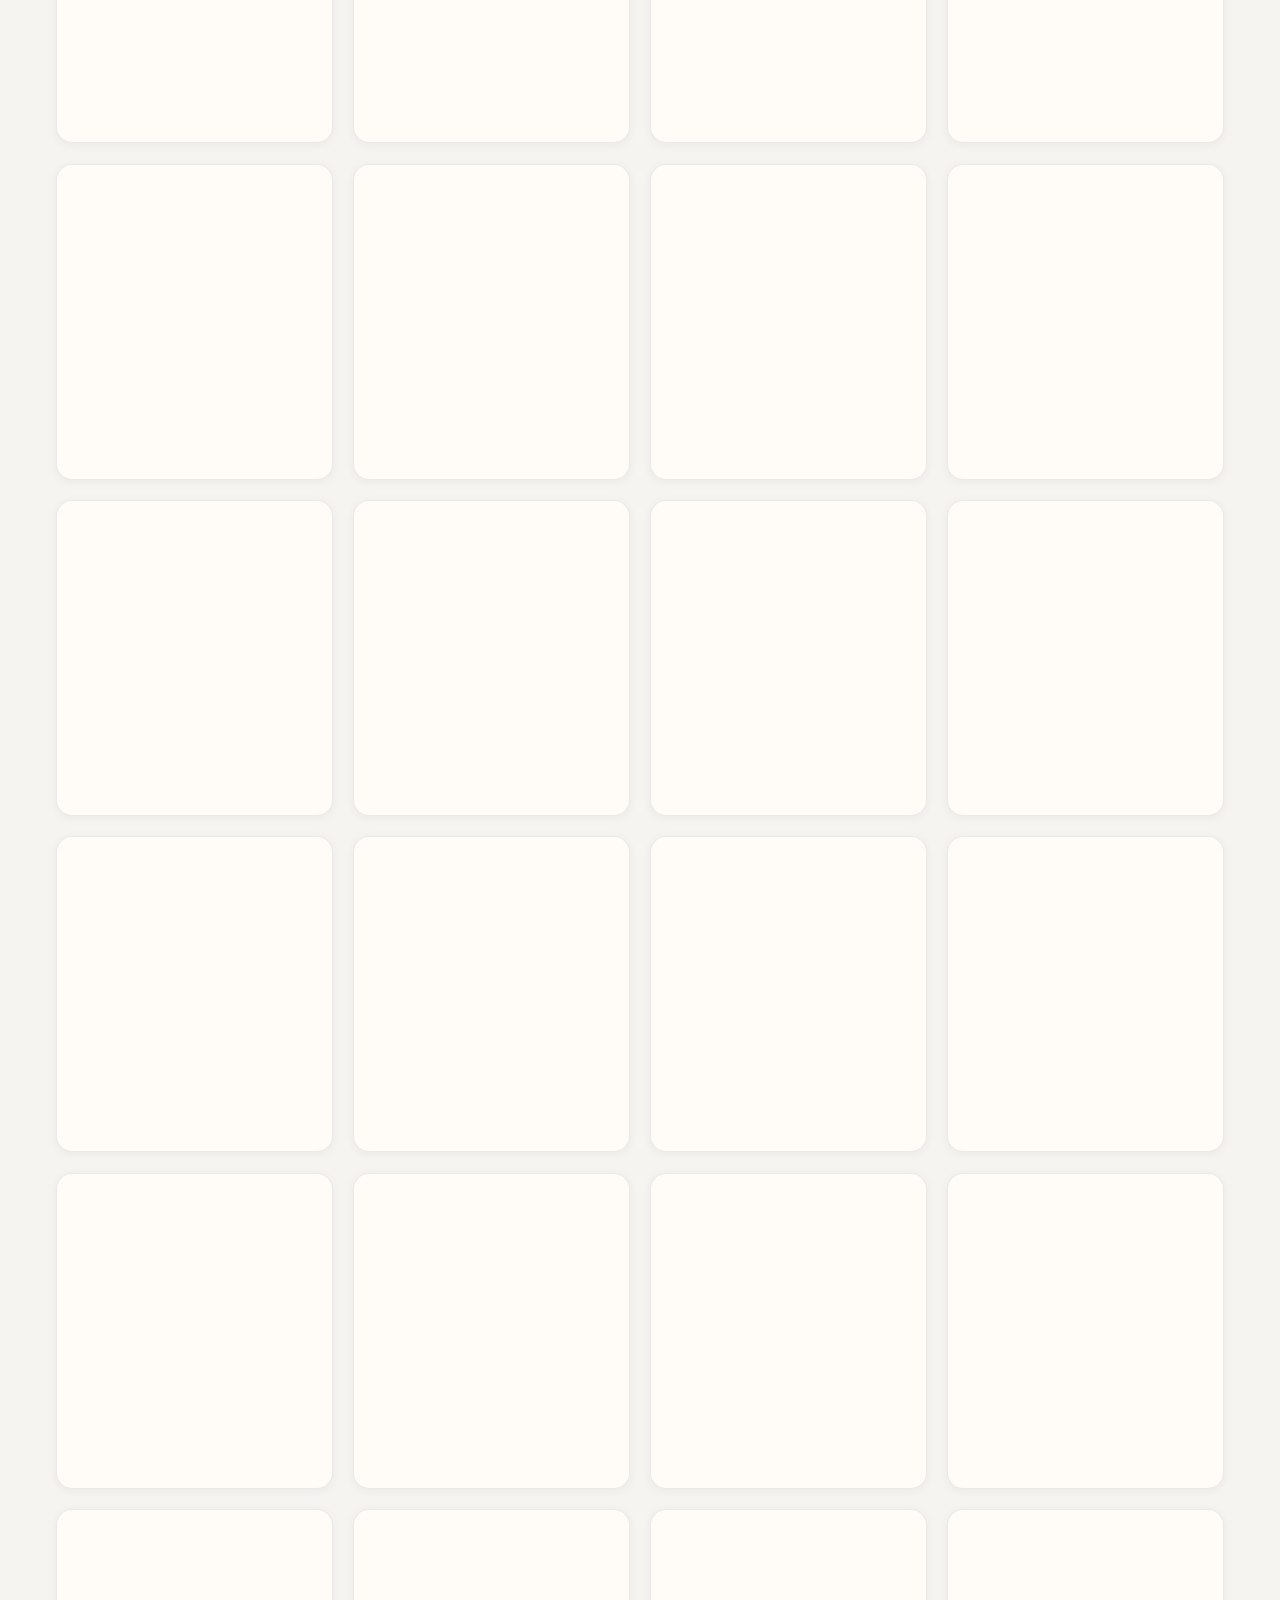
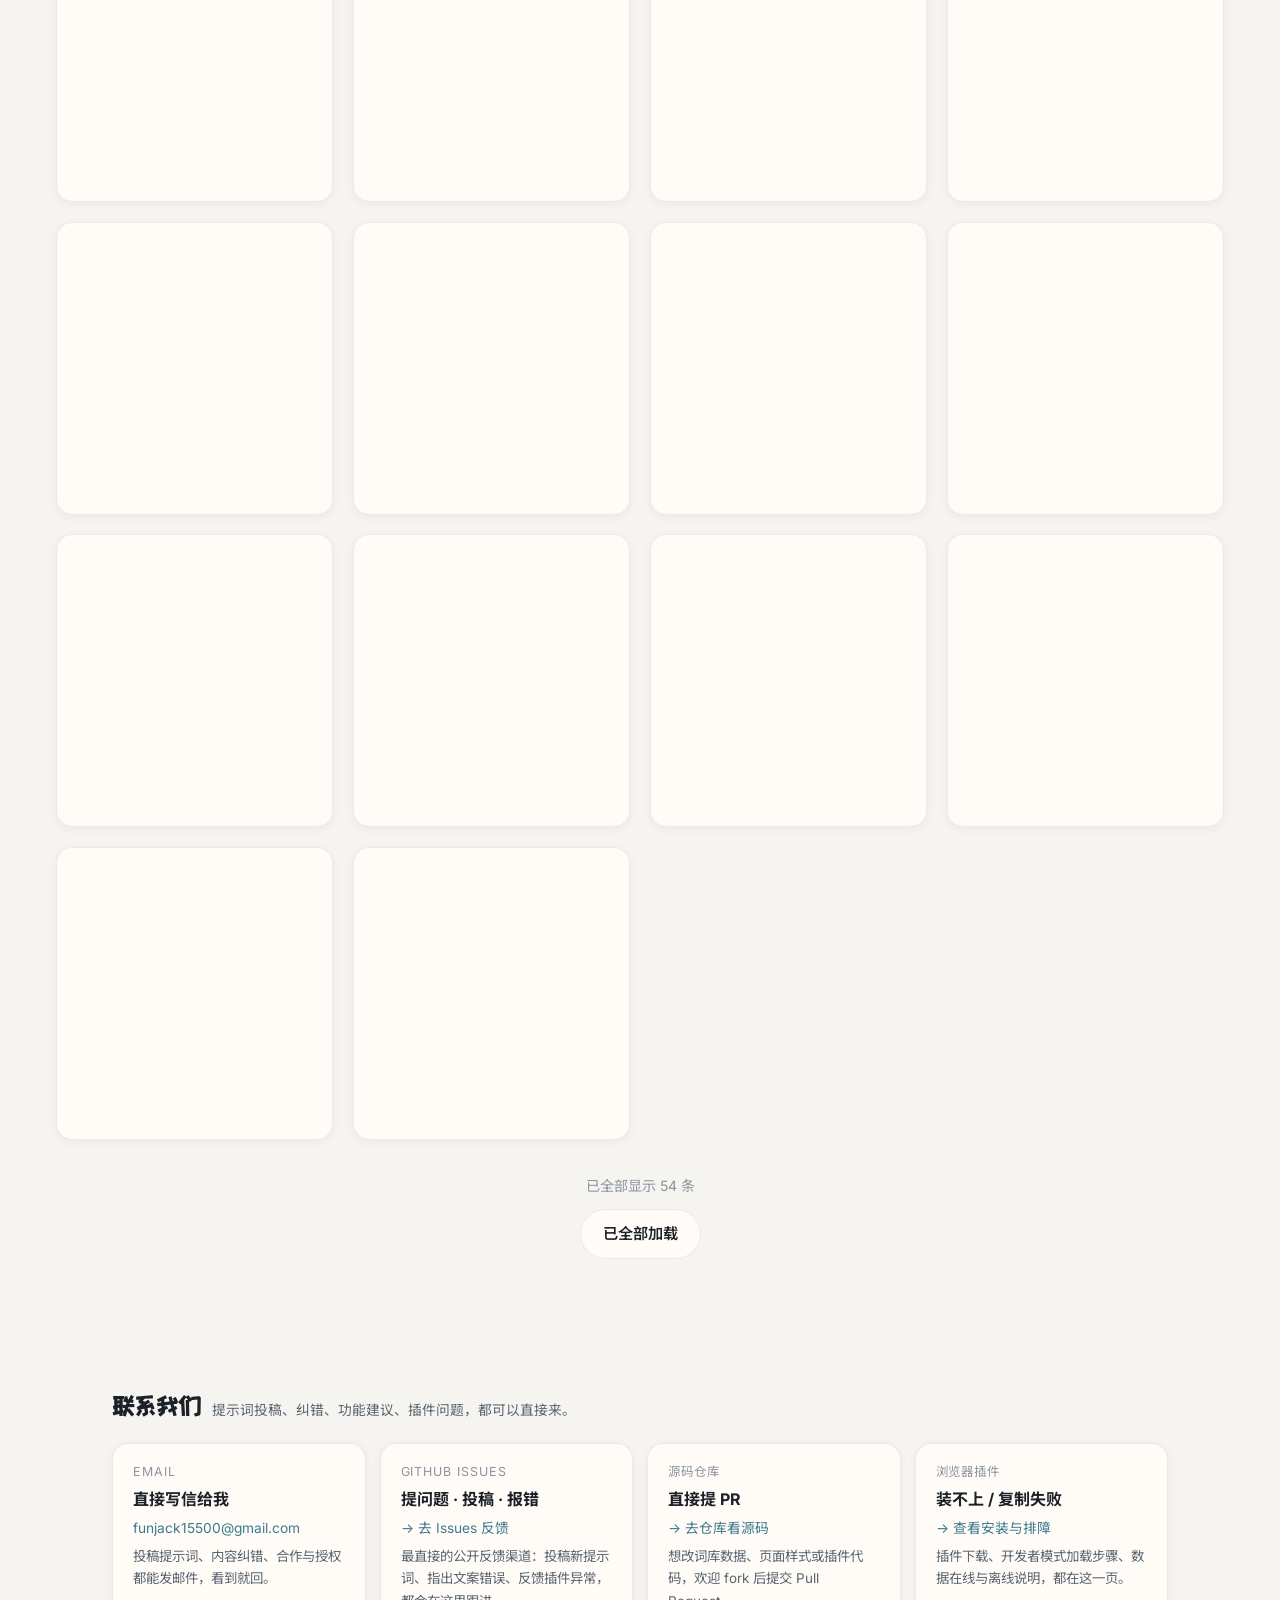
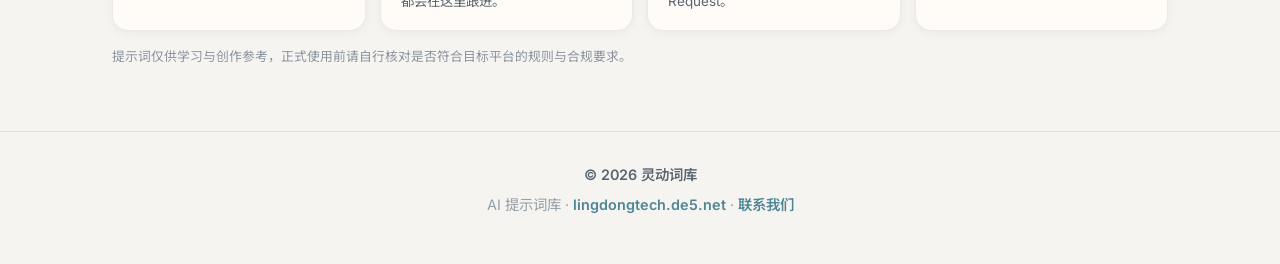
==== commit f6f1f758: "feat(nav): 悬停「联系」弹出联系方式小窗" ====
--- a/index.html
+++ b/index.html
@@ -48,7 +48,20 @@
     <nav class="header-nav" aria-label="站内导航">
       <a href="#gallery">词库</a>
       <a href="extension.html">插件</a>
-      <a href="#contact">联系</a>
+      <div class="nav-contact">
+        <a href="#contact" aria-describedby="contactPop">联系</a>
+        <div class="contact-pop" id="contactPop">
+          <a class="contact-pop-item" href="mailto:funjack15500@gmail.com">
+            <span class="contact-pop-label">Email</span>
+            <span class="contact-pop-value">funjack15500@gmail.com</span>
+          </a>
+          <a class="contact-pop-item" href="https://github.com/funjack15500-a11y/git-romate/issues" target="_blank" rel="noopener">
+            <span class="contact-pop-label">GitHub Issues</span>
+            <span class="contact-pop-value">提问题 · 投稿 · 报错</span>
+          </a>
+          <p class="contact-pop-note">邮件直接点开写信，Issues 里公开反馈。</p>
+        </div>
+      </div>
     </nav>
     <div class="header-actions">
       <button type="button" class="icon-btn" id="themeToggle" aria-label="切换主题"></button>
--- a/css/styles.css
+++ b/css/styles.css
@@ -3048,3 +3048,85 @@
   font-size: 0.8rem;
   color: var(--text-3);
 }
+
+/* —— 导航「联系」悬停小窗 —— */
+.nav-contact {
+  position: relative;
+  display: flex;
+  align-items: center;
+}
+
+.contact-pop {
+  position: absolute;
+  top: 100%;
+  right: 0;
+  width: 268px;
+  margin-top: 10px;
+  padding: 10px;
+  display: flex;
+  flex-direction: column;
+  gap: 6px;
+  border-radius: 14px;
+  border: 1px solid var(--border);
+  background: var(--surface);
+  box-shadow: var(--shadow-md);
+  opacity: 0;
+  visibility: hidden;
+  transform: translateY(-6px);
+  pointer-events: none;
+  transition: opacity 0.16s var(--ease), transform 0.16s var(--ease), visibility 0.16s;
+  z-index: 220;
+}
+
+.contact-pop::before {
+  content: "";
+  position: absolute;
+  left: 0;
+  right: 0;
+  top: -12px;
+  height: 12px;
+}
+
+.nav-contact:hover .contact-pop,
+.nav-contact:focus-within .contact-pop {
+  opacity: 1;
+  visibility: visible;
+  transform: none;
+  pointer-events: auto;
+}
+
+.contact-pop-item {
+  display: flex;
+  flex-direction: column;
+  gap: 2px;
+  padding: 8px 10px;
+  border-radius: 10px;
+  text-decoration: none;
+  transition: background 0.15s;
+}
+
+.contact-pop-item:hover {
+  background: var(--accent-soft);
+}
+
+.contact-pop-item .contact-pop-label {
+  font-size: 0.72rem;
+  letter-spacing: 0.06em;
+  text-transform: uppercase;
+  color: var(--text-3);
+}
+
+.contact-pop-item .contact-pop-value {
+  font-size: 0.86rem;
+  font-weight: 600;
+  color: var(--text);
+  word-break: break-all;
+}
+
+.contact-pop-note {
+  margin: 2px 0 0;
+  padding: 0 10px;
+  font-size: 0.74rem;
+  line-height: 1.5;
+  color: var(--text-3);
+}
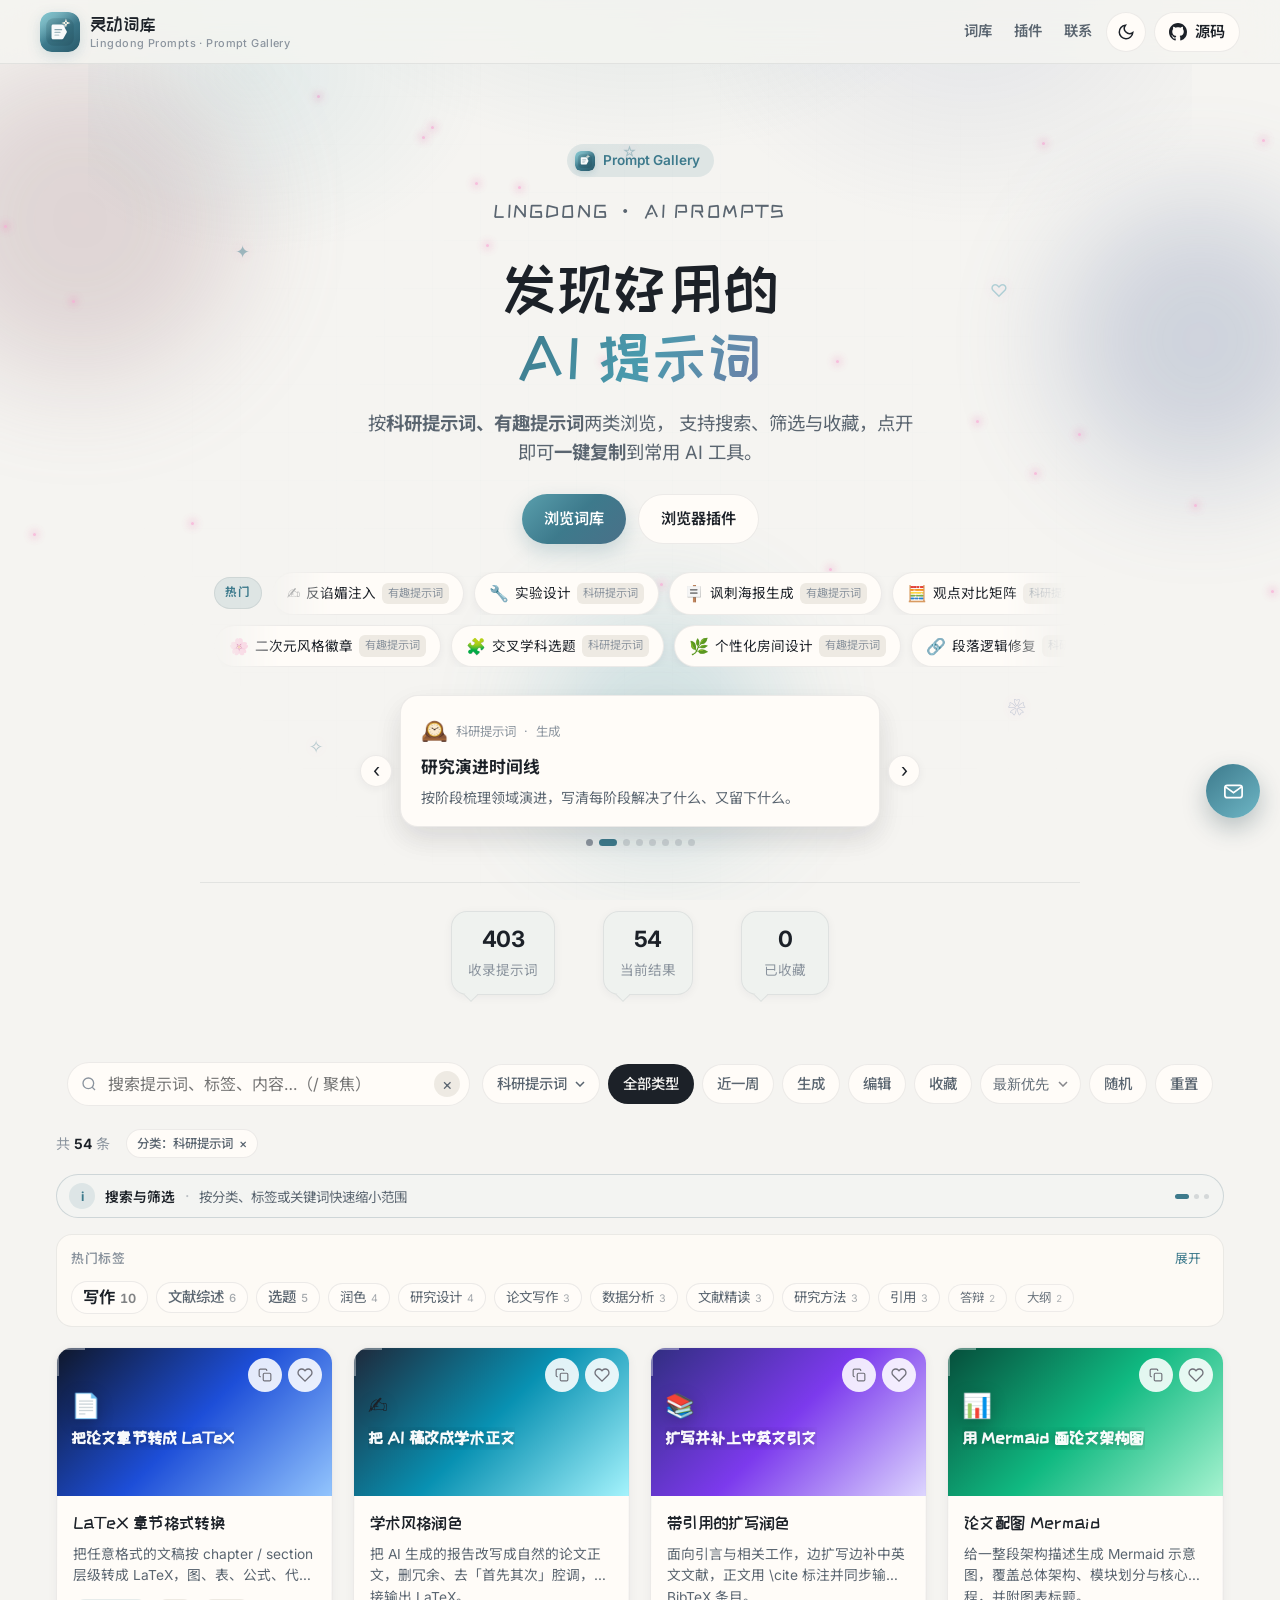
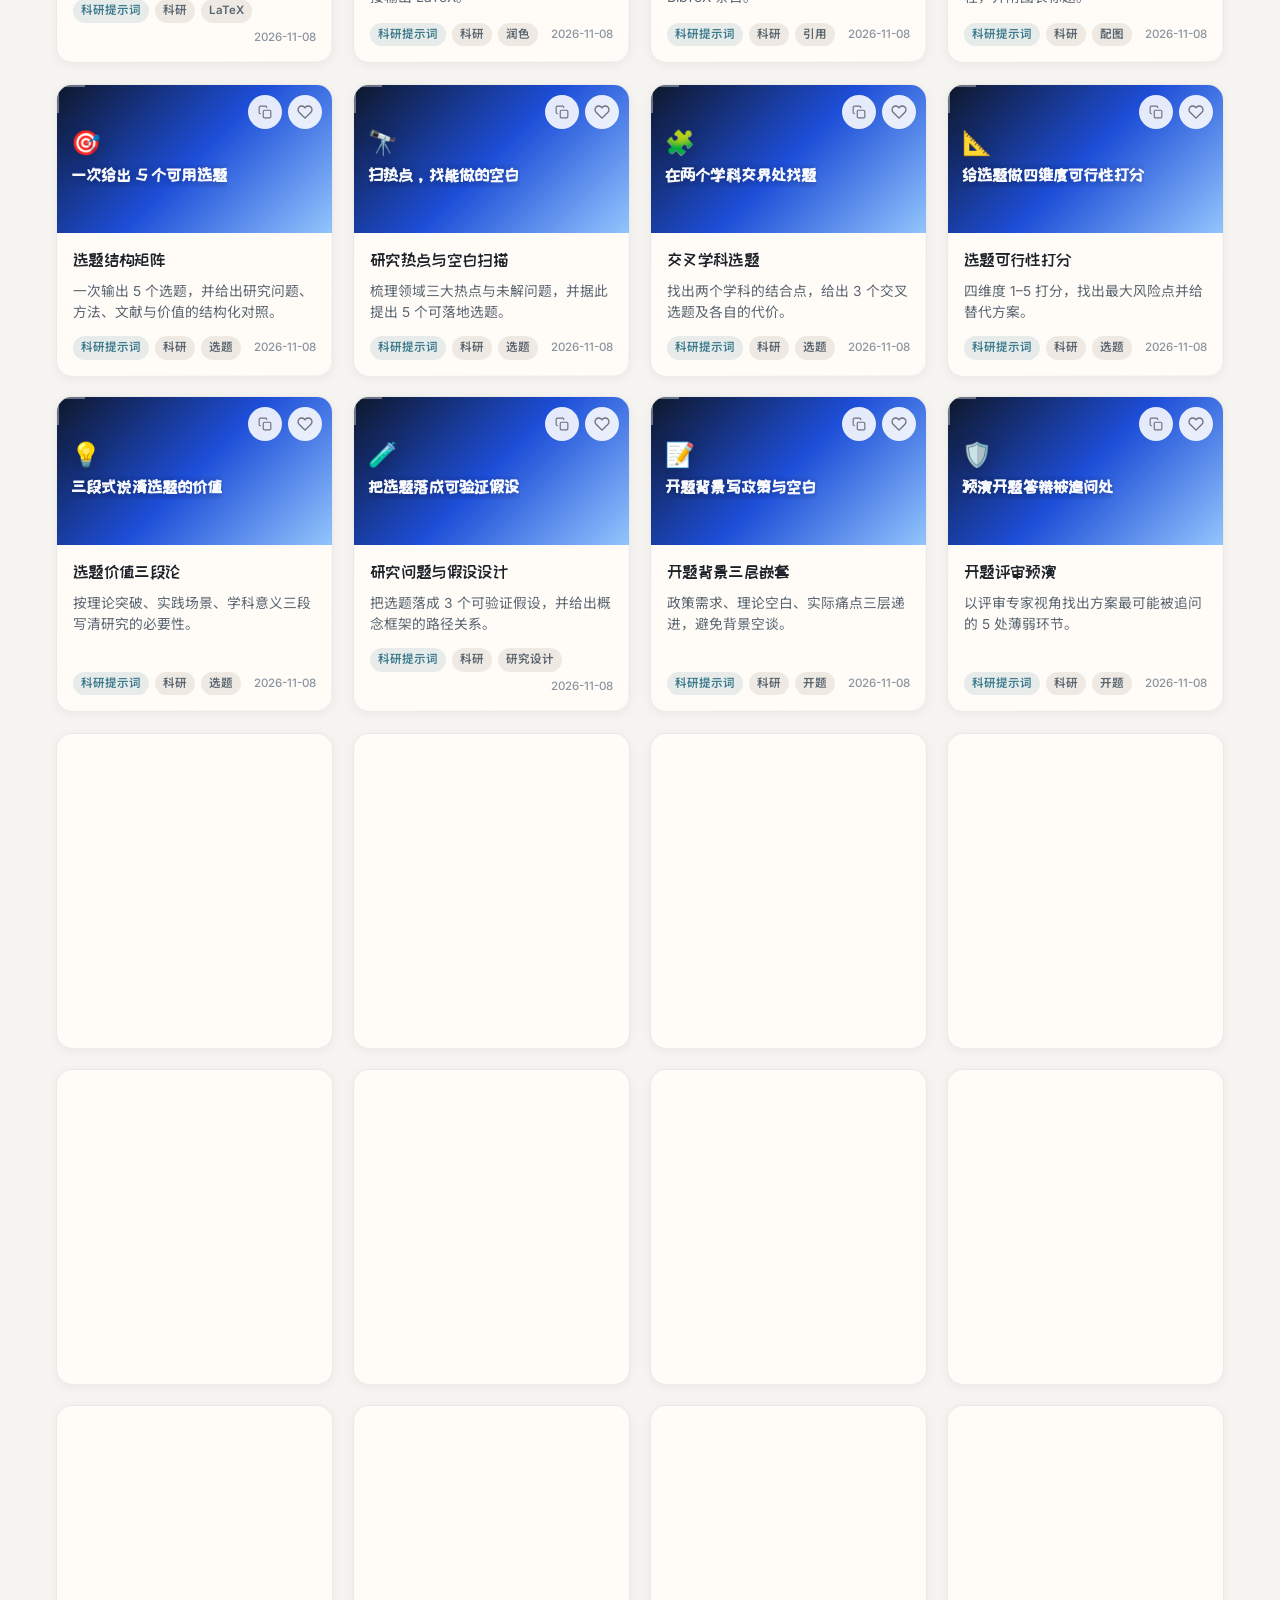
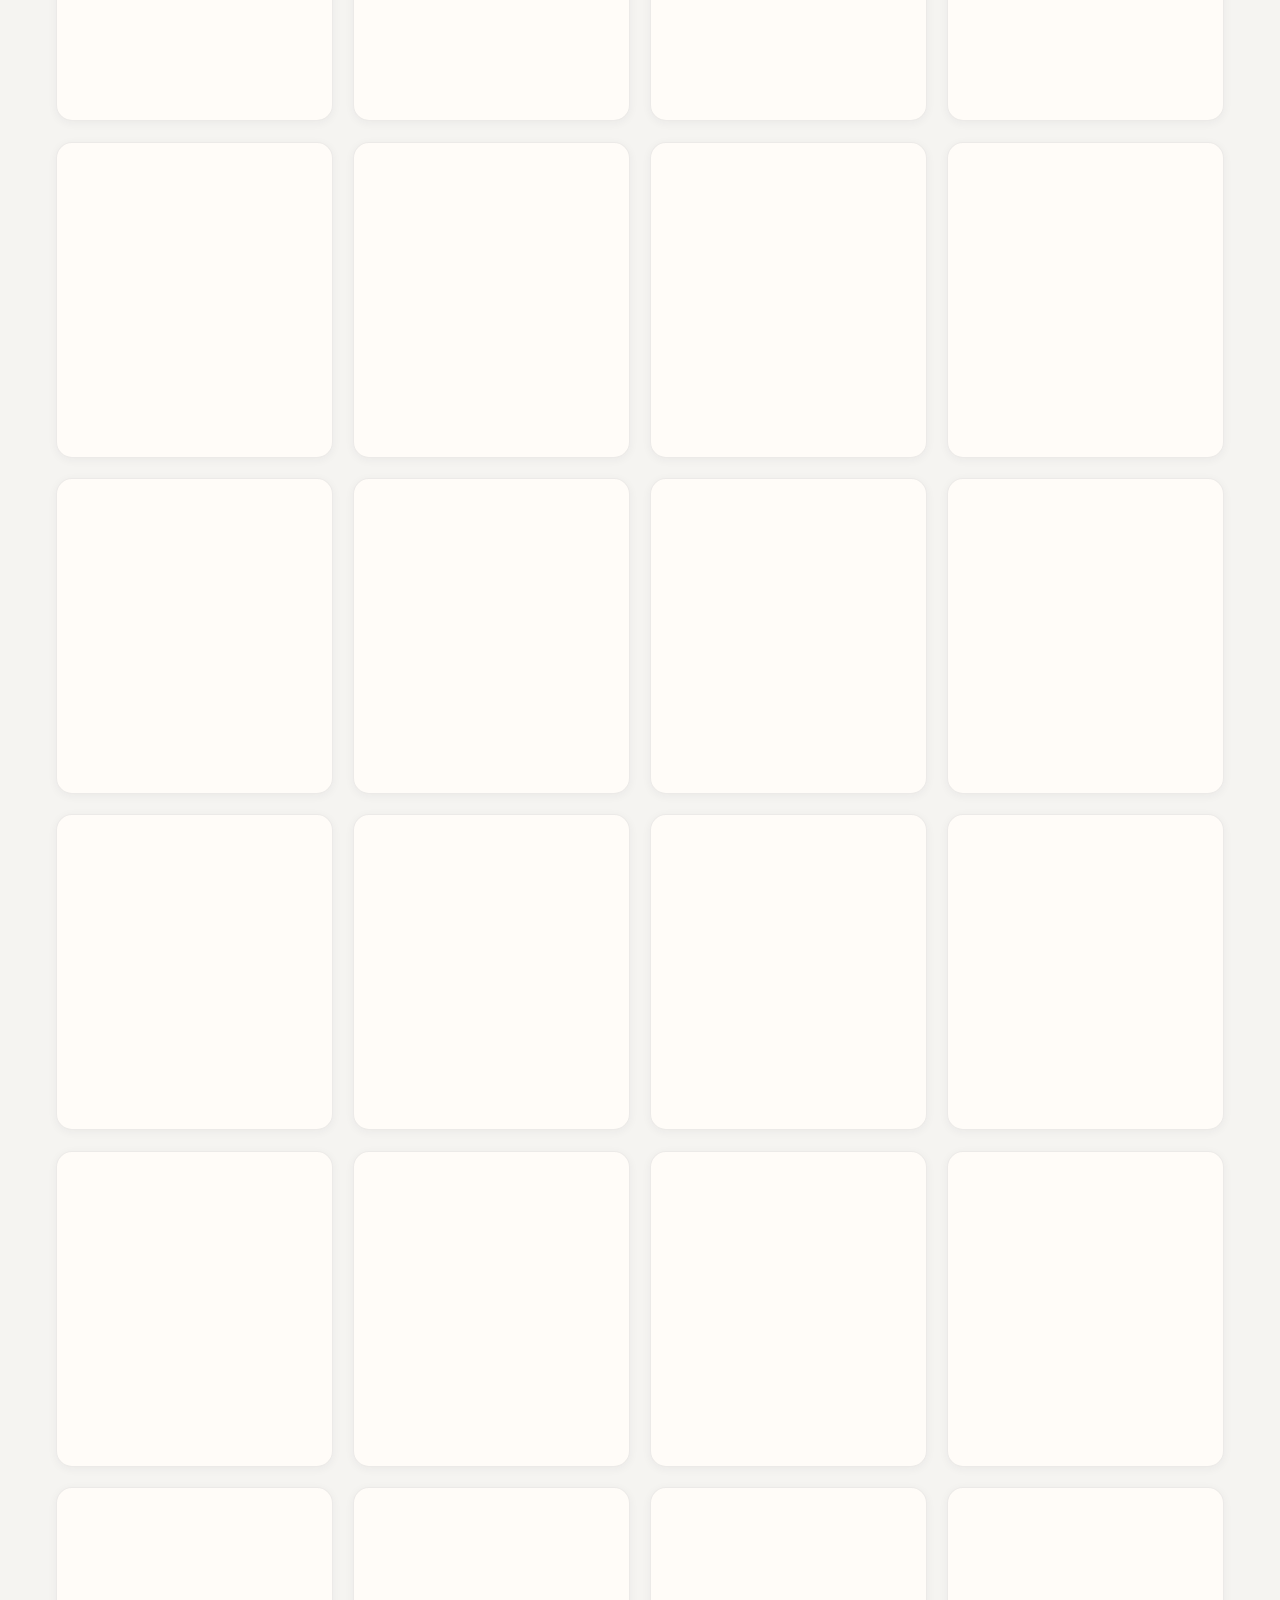
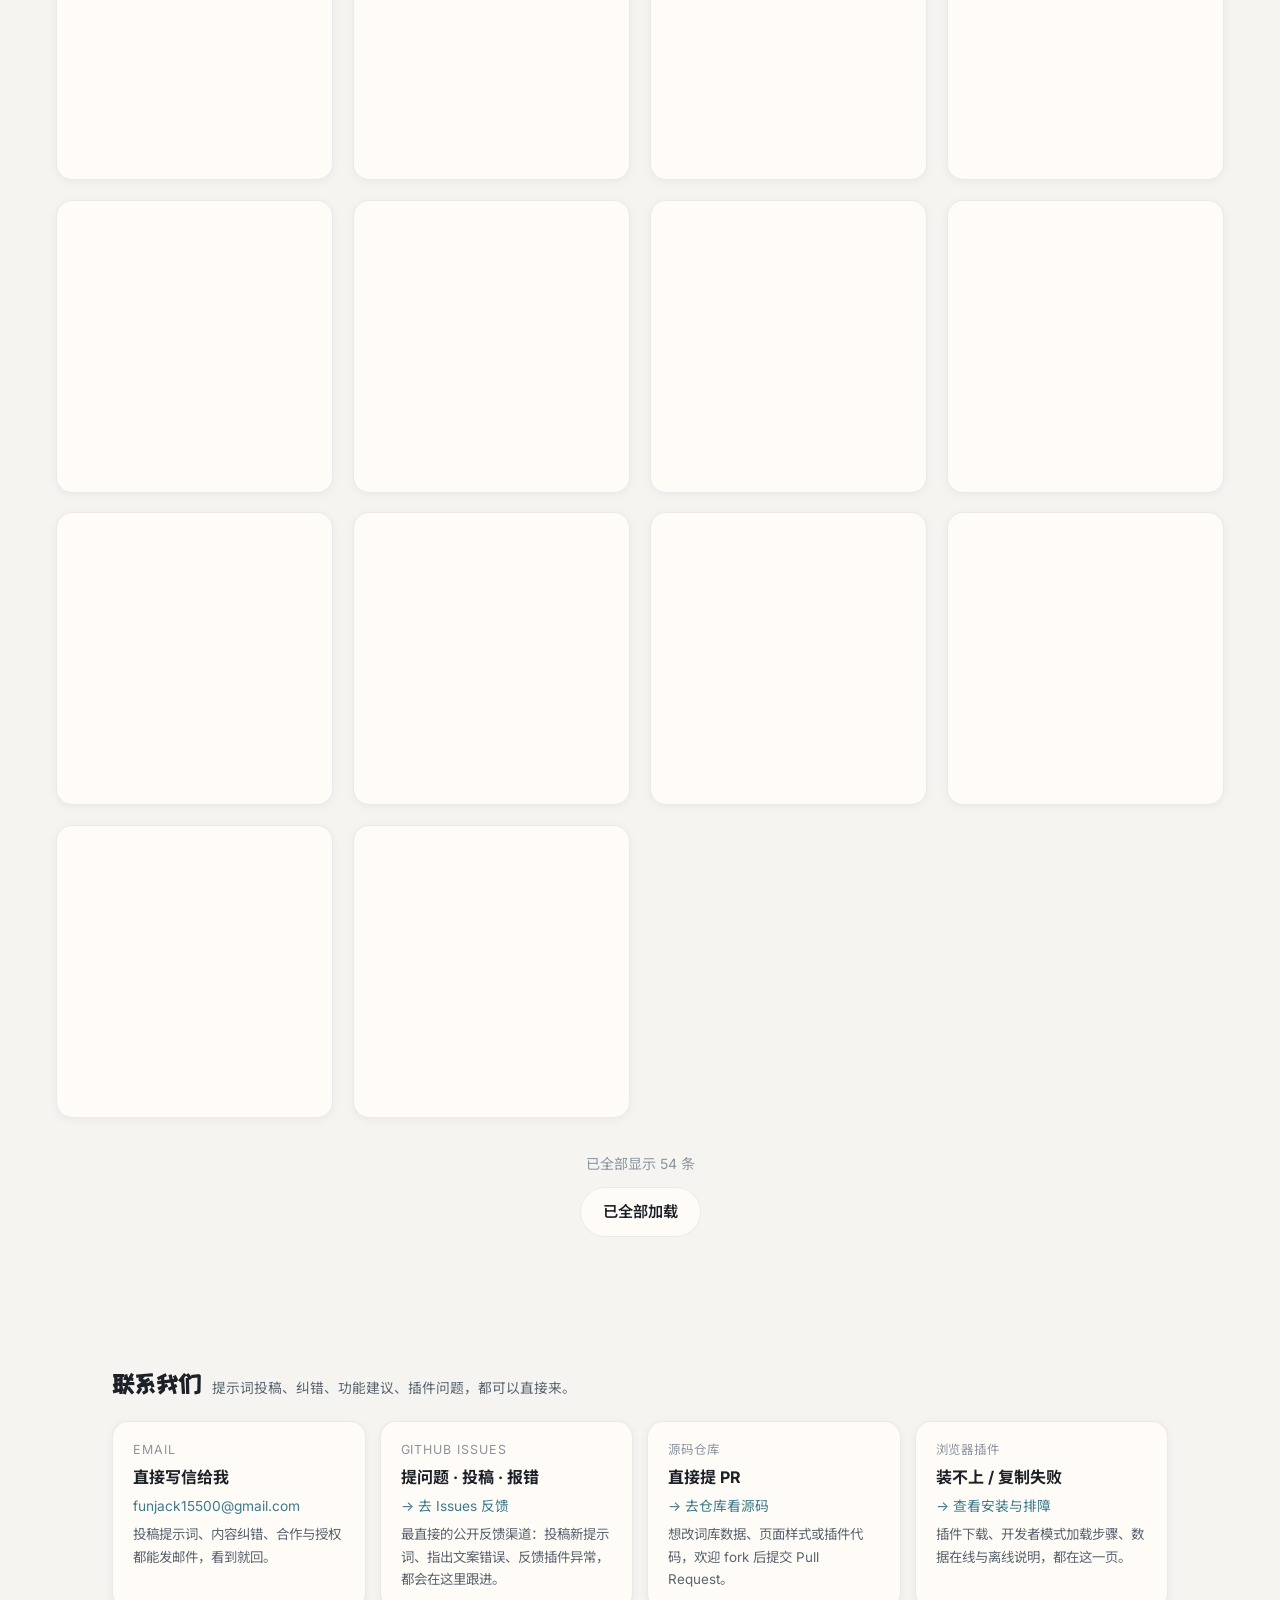
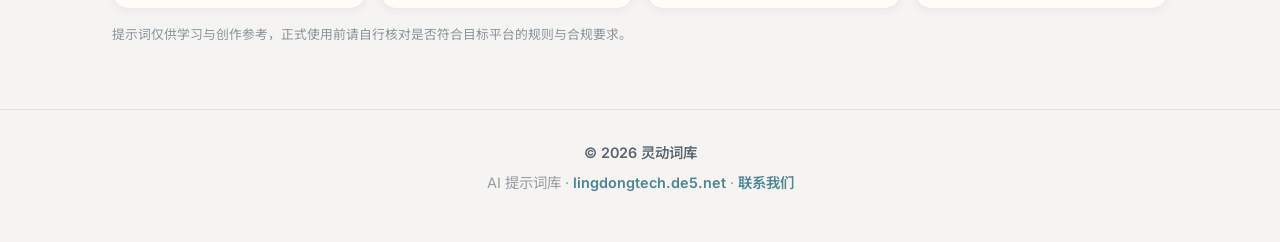
==== commit fcb44947: "feat(contact): 悬浮联系球+联系面板；插件小窗加入邮箱与反馈入口" ====
--- a/index.html
+++ b/index.html
@@ -48,20 +48,7 @@
     <nav class="header-nav" aria-label="站内导航">
       <a href="#gallery">词库</a>
       <a href="extension.html">插件</a>
-      <div class="nav-contact">
-        <a href="#contact" aria-describedby="contactPop">联系</a>
-        <div class="contact-pop" id="contactPop">
-          <a class="contact-pop-item" href="mailto:funjack15500@gmail.com">
-            <span class="contact-pop-label">Email</span>
-            <span class="contact-pop-value">funjack15500@gmail.com</span>
-          </a>
-          <a class="contact-pop-item" href="https://github.com/funjack15500-a11y/git-romate/issues" target="_blank" rel="noopener">
-            <span class="contact-pop-label">GitHub Issues</span>
-            <span class="contact-pop-value">提问题 · 投稿 · 报错</span>
-          </a>
-          <p class="contact-pop-note">邮件直接点开写信，Issues 里公开反馈。</p>
-        </div>
-      </div>
+      <a href="#contact" data-open-contact>联系</a>
     </nav>
     <div class="header-actions">
       <button type="button" class="icon-btn" id="themeToggle" aria-label="切换主题"></button>
@@ -293,8 +280,39 @@
 
   <div class="toast" id="toast" role="status"></div>
 
+    <div class="contact-widget" data-contact-widget>
+    <div class="cw-panel" id="cwPanel" aria-hidden="true">
+      <div class="cw-head">
+        <h3>联系我们</h3>
+        <button type="button" class="cw-min" aria-label="收起为悬浮球" title="收起为悬浮球">—</button>
+      </div>
+      <div class="cw-body">
+        <a class="cw-item" href="mailto:funjack15500@gmail.com">
+          <span class="cw-label">Email</span>
+          <span class="cw-value">funjack15500@gmail.com</span>
+        </a>
+        <a class="cw-item" href="https://github.com/funjack15500-a11y/git-romate/issues" target="_blank" rel="noopener">
+          <span class="cw-label">GitHub Issues</span>
+          <span class="cw-value">提问题 · 投稿 · 报错</span>
+        </a>
+        <a class="cw-item" href="extension.html">
+          <span class="cw-label">浏览器插件</span>
+          <span class="cw-value">下载 · 安装 · 排障</span>
+        </a>
+      </div>
+      <p class="cw-note">邮件直接点开写信，Issues 里公开反馈。</p>
+    </div>
+    <button type="button" class="cw-ball" aria-expanded="false" aria-controls="cwPanel" aria-label="打开联系方式" title="联系我们">
+      <svg viewBox="0 0 24 24" fill="none" stroke="currentColor" stroke-width="1.8" stroke-linecap="round" aria-hidden="true">
+        <rect x="3" y="5.5" width="18" height="13" rx="2.6" />
+        <path d="M3.6 7.2l8.4 6 8.4-6" />
+      </svg>
+    </button>
+  </div>
+
   <noscript><p class="noscript">此页面需要启用 JavaScript 才能搜索、筛选和复制提示词。</p></noscript>
   <script src="js/config.js" defer></script>
   <script src="js/app.js" defer></script>
+  <script src="js/contact-widget.js" defer></script>
 </body>
 </html>
--- a/css/styles.css
+++ b/css/styles.css
@@ -3049,84 +3049,159 @@
   color: var(--text-3);
 }
 
-/* —— 导航「联系」悬停小窗 —— */
-.nav-contact {
-  position: relative;
-  display: flex;
-  align-items: center;
-}
-
-.contact-pop {
-  position: absolute;
-  top: 100%;
-  right: 0;
-  width: 268px;
-  margin-top: 10px;
-  padding: 10px;
+
+/* —— 悬浮联系球 / 联系面板 —— */
+.contact-widget {
+  position: fixed;
+  right: 20px;
+  bottom: 82px;
+  z-index: 260;
   display: flex;
   flex-direction: column;
-  gap: 6px;
-  border-radius: 14px;
-  border: 1px solid var(--border);
+  align-items: flex-end;
+}
+
+.cw-ball {
+  width: 54px;
+  height: 54px;
+  display: grid;
+  place-items: center;
+  border: 0;
+  border-radius: 50%;
+  cursor: pointer;
+  color: #fff;
+  background: linear-gradient(140deg, #3d7a8c 0%, #6eb6c5 100%);
+  box-shadow: 0 10px 24px rgba(24, 58, 68, 0.28);
+  transition: transform 0.18s var(--ease), box-shadow 0.18s var(--ease);
+}
+
+.cw-ball:hover {
+  transform: translateY(-2px) scale(1.03);
+  box-shadow: 0 14px 30px rgba(24, 58, 68, 0.34);
+}
+
+.cw-ball:focus-visible {
+  outline: 2px solid var(--accent);
+  outline-offset: 3px;
+}
+
+.cw-ball svg {
+  width: 23px;
+  height: 23px;
+}
+
+.contact-widget.is-open .cw-ball {
+  display: none;
+}
+
+.cw-panel {
+  width: 302px;
+  margin-bottom: 10px;
+  padding: 12px 0 10px;
+  border: 1px solid var(--border);
+  border-radius: 16px;
   background: var(--surface);
   box-shadow: var(--shadow-md);
   opacity: 0;
   visibility: hidden;
-  transform: translateY(-6px);
+  transform: translateY(10px) scale(0.98);
   pointer-events: none;
-  transition: opacity 0.16s var(--ease), transform 0.16s var(--ease), visibility 0.16s;
-  z-index: 220;
-}
-
-.contact-pop::before {
-  content: "";
-  position: absolute;
-  left: 0;
-  right: 0;
-  top: -12px;
-  height: 12px;
-}
-
-.nav-contact:hover .contact-pop,
-.nav-contact:focus-within .contact-pop {
+  transition: opacity 0.2s var(--ease), transform 0.2s var(--ease), visibility 0.2s;
+}
+
+.contact-widget.is-open .cw-panel {
   opacity: 1;
   visibility: visible;
   transform: none;
   pointer-events: auto;
 }
 
-.contact-pop-item {
+.cw-head {
+  display: flex;
+  align-items: center;
+  justify-content: space-between;
+  gap: 10px;
+  padding: 0 14px 8px;
+}
+
+.cw-head h3 {
+  margin: 0;
+  font-family: var(--display);
+  font-size: 1rem;
+  color: var(--text);
+}
+
+.cw-min {
+  width: 26px;
+  height: 26px;
+  display: grid;
+  place-items: center;
+  border: 1px solid var(--border);
+  border-radius: 50%;
+  background: transparent;
+  color: var(--text-2);
+  font-size: 0.95rem;
+  line-height: 1;
+  cursor: pointer;
+  transition: color 0.15s, border-color 0.15s, background 0.15s;
+}
+
+.cw-min:hover {
+  color: var(--accent);
+  border-color: var(--accent);
+  background: var(--accent-soft);
+}
+
+.cw-body {
+  display: flex;
+  flex-direction: column;
+  gap: 4px;
+  padding: 0 8px;
+}
+
+.cw-item {
   display: flex;
   flex-direction: column;
   gap: 2px;
-  padding: 8px 10px;
+  padding: 9px 10px;
   border-radius: 10px;
   text-decoration: none;
   transition: background 0.15s;
 }
 
-.contact-pop-item:hover {
+.cw-item:hover {
   background: var(--accent-soft);
 }
 
-.contact-pop-item .contact-pop-label {
+.cw-label {
   font-size: 0.72rem;
   letter-spacing: 0.06em;
   text-transform: uppercase;
   color: var(--text-3);
 }
 
-.contact-pop-item .contact-pop-value {
+.cw-value {
   font-size: 0.86rem;
   font-weight: 600;
   color: var(--text);
   word-break: break-all;
 }
 
-.contact-pop-note {
-  margin: 2px 0 0;
-  padding: 0 10px;
+.cw-note {
+  margin: 6px 0 0;
+  padding: 0 18px;
   font-size: 0.74rem;
   line-height: 1.5;
   color: var(--text-3);
-}+}
+
+@media (max-width: 640px) {
+  .contact-widget {
+    right: 14px;
+    bottom: 76px;
+  }
+
+  .cw-panel {
+    width: min(302px, calc(100vw - 28px));
+  }
+}
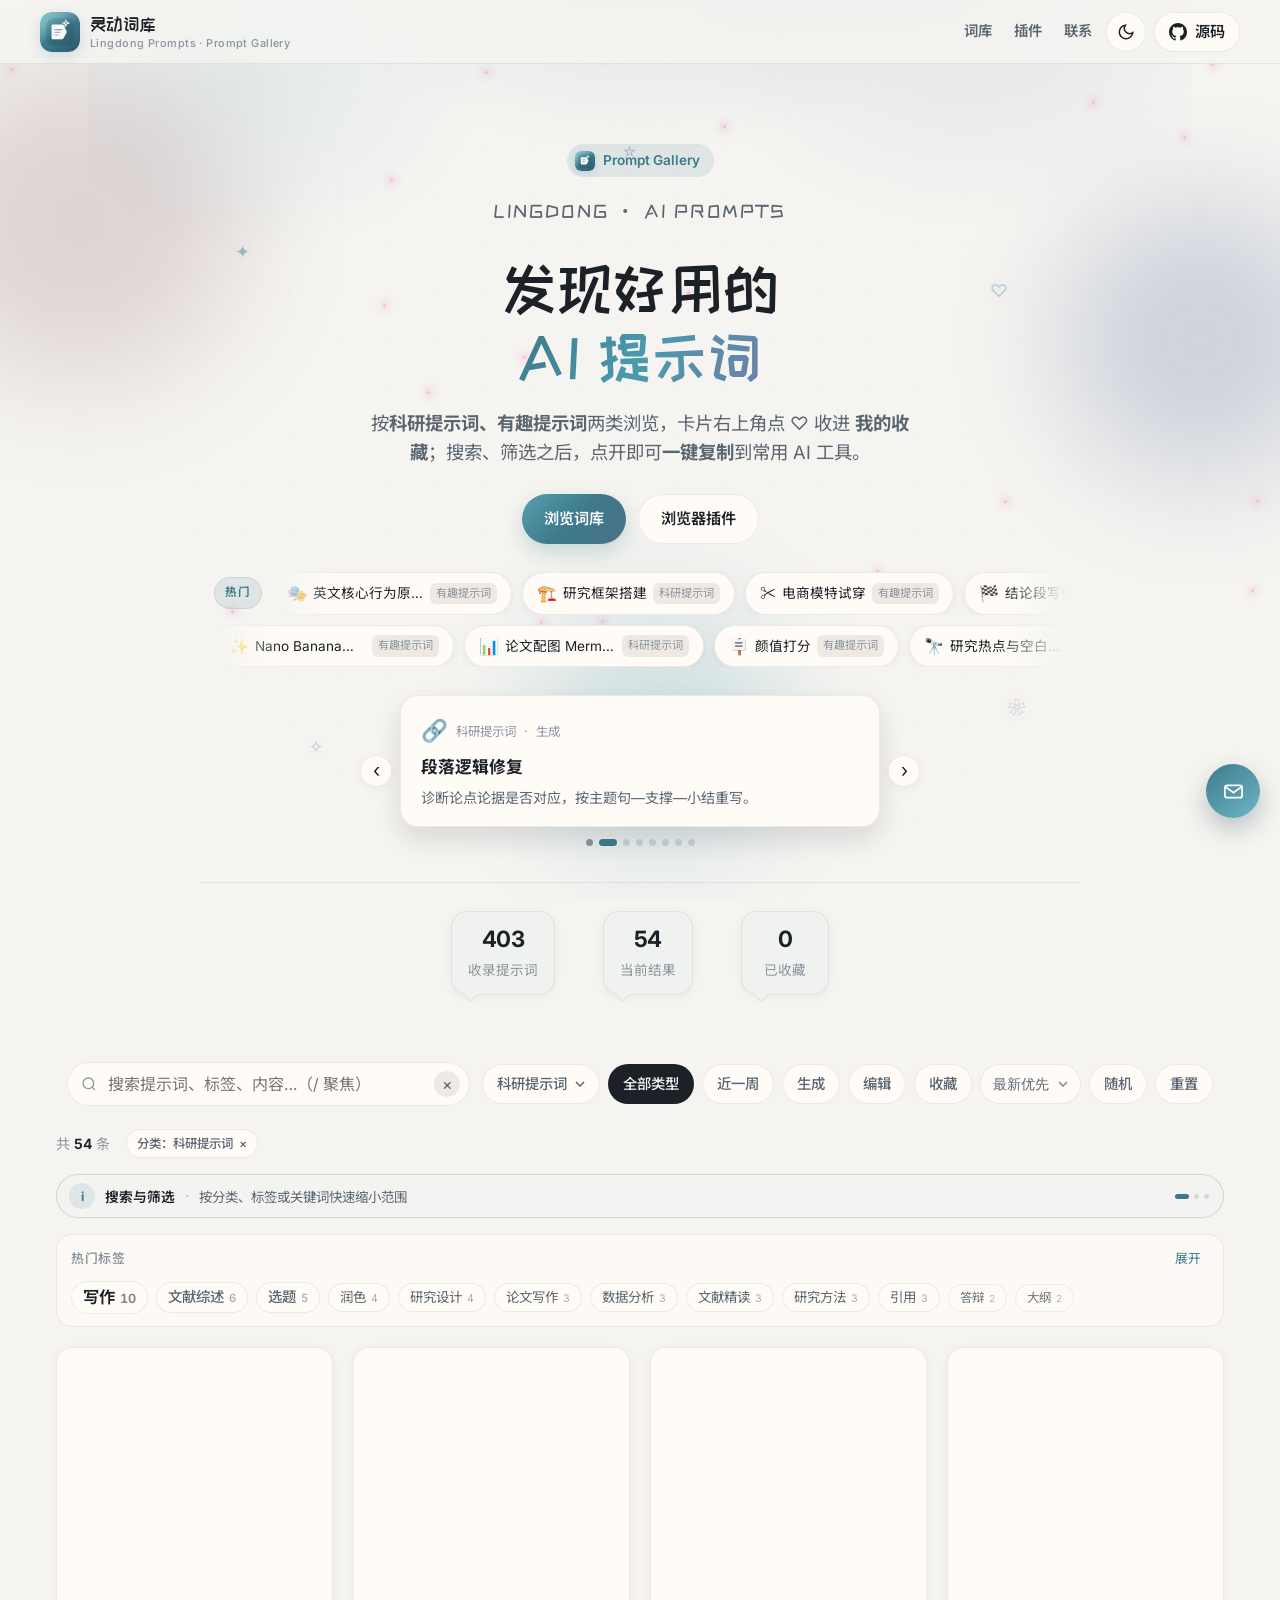
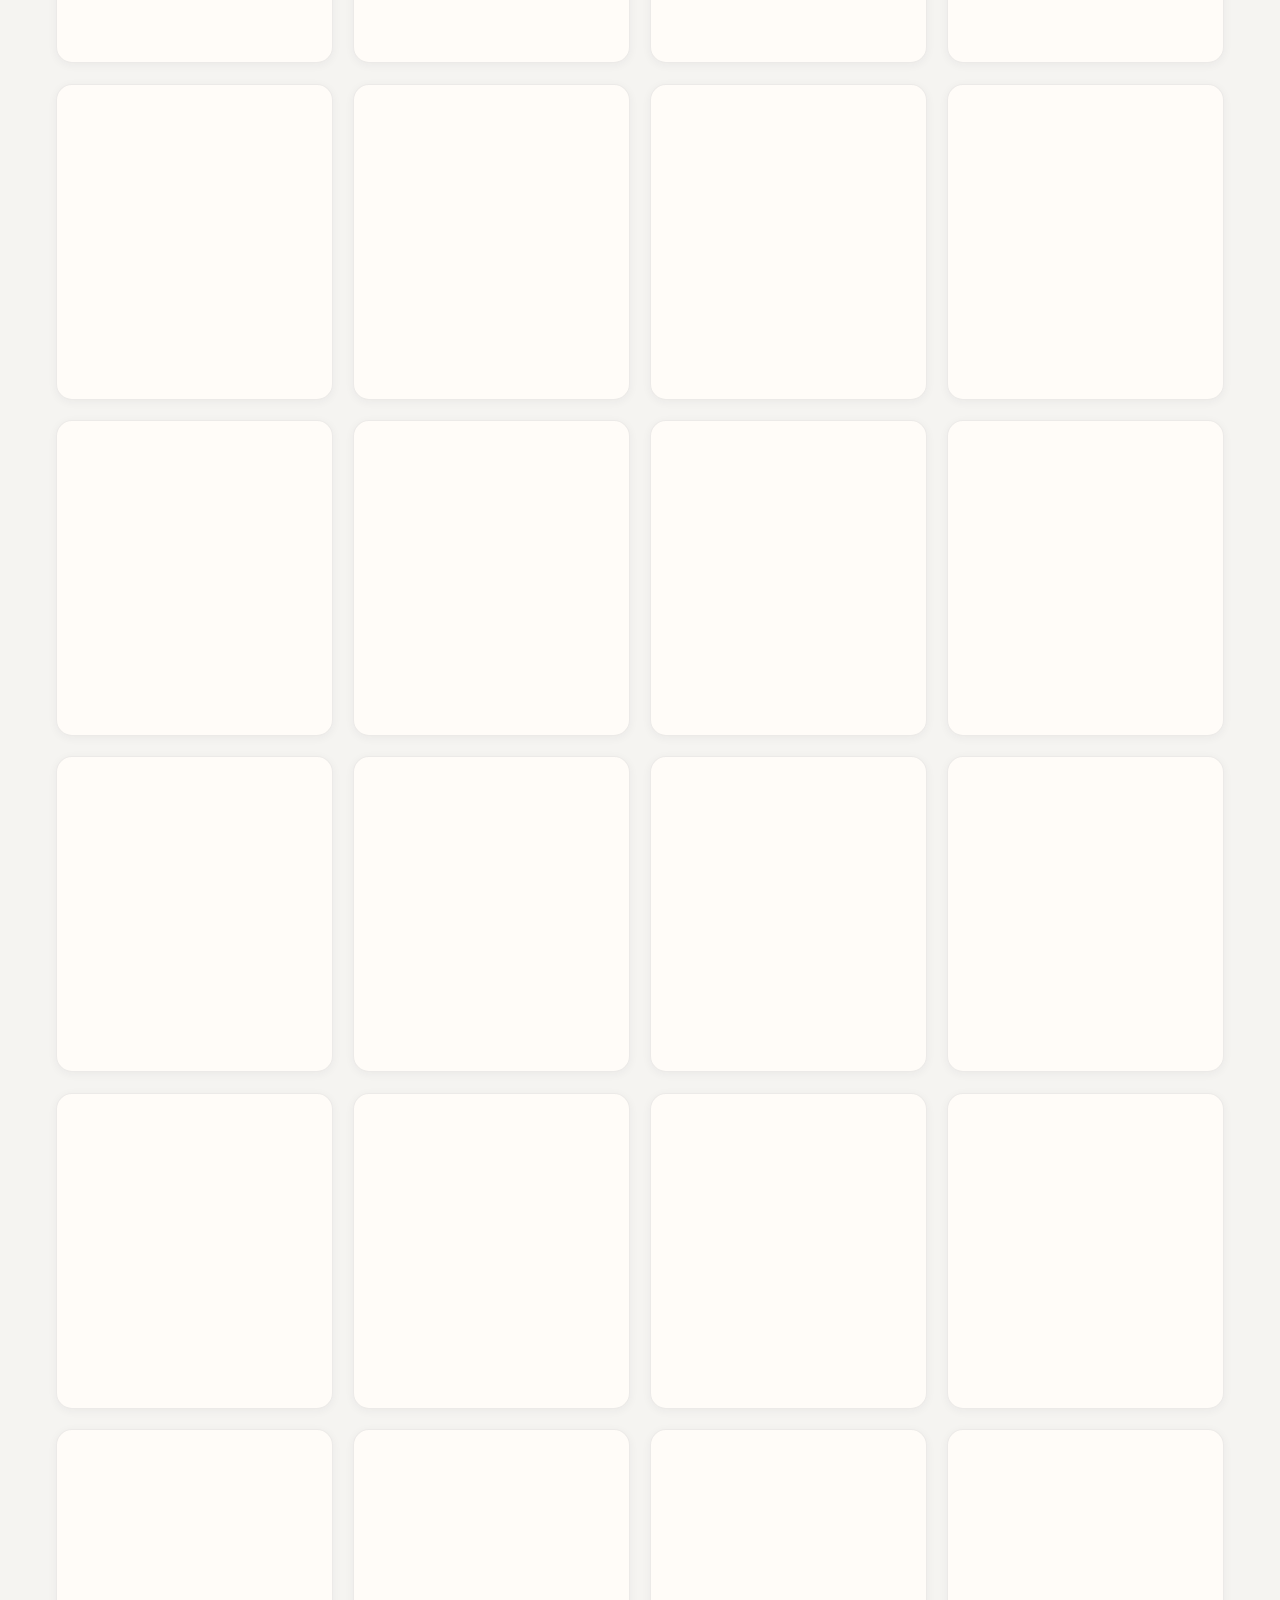
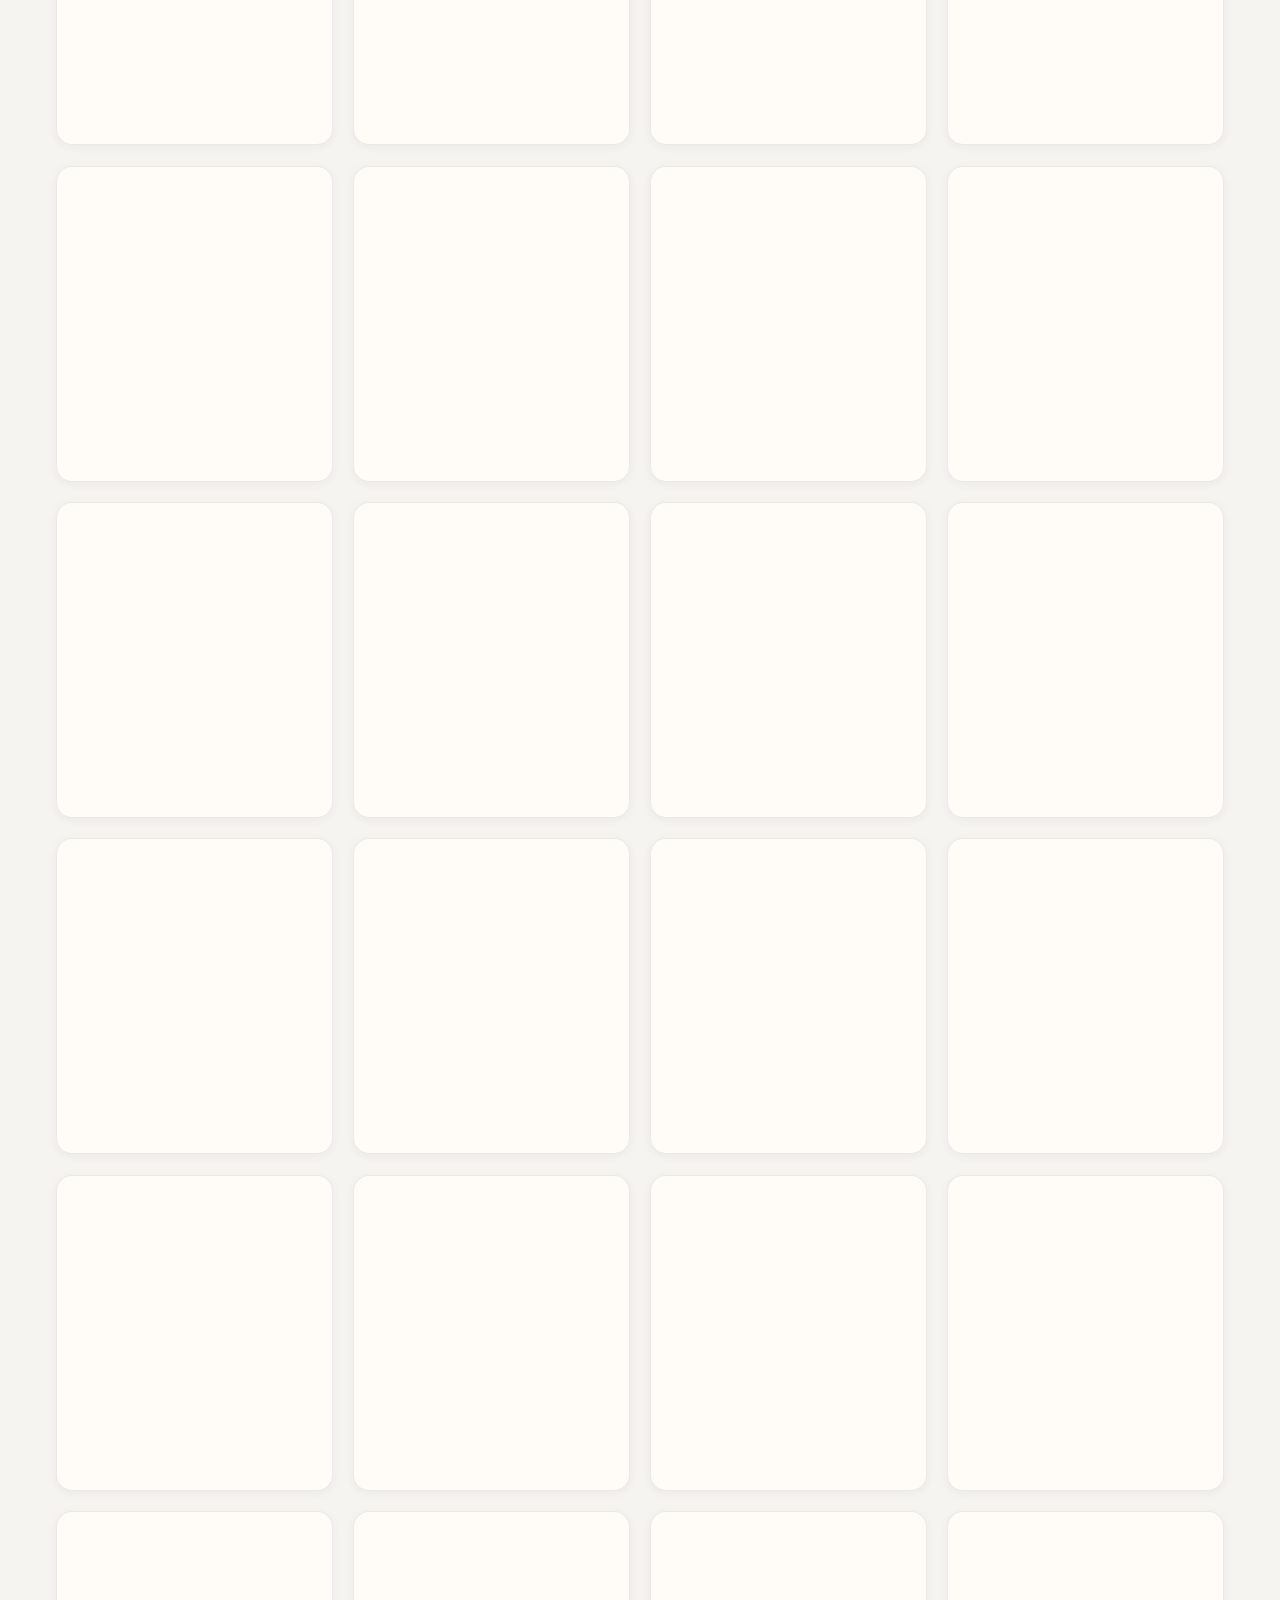
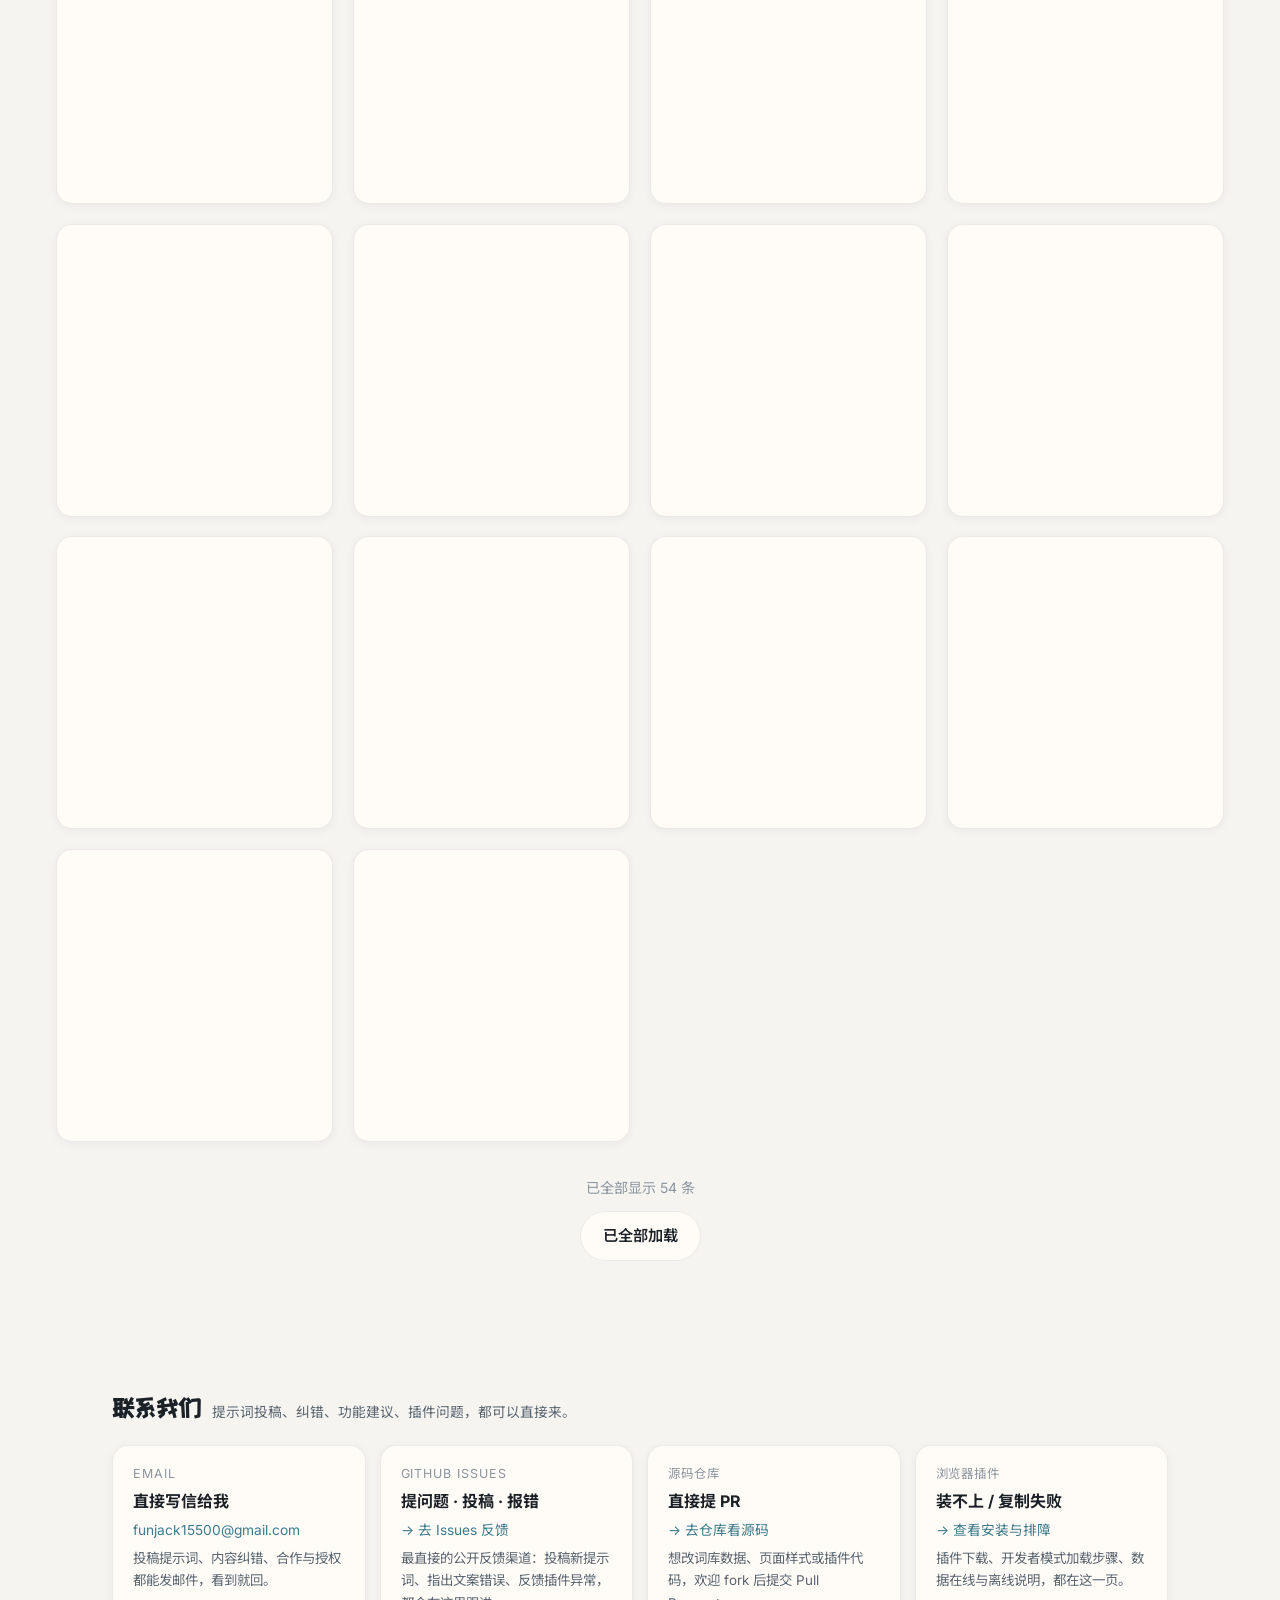
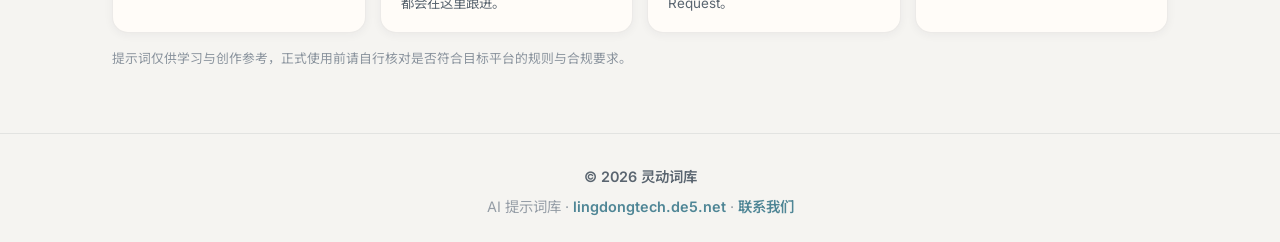
==== commit 797a832b: "feat(favorites): 站点与插件新增「我的收藏」分类及卡片收藏按钮" ====
--- a/index.html
+++ b/index.html
@@ -77,8 +77,8 @@
     <p class="hero-kicker">LINGDONG · AI PROMPTS</p>
     <h1 class="hero-title">发现好用的<br /><span>AI 提示词</span></h1>
     <p class="hero-lead">
-      按<strong>科研提示词、有趣提示词</strong>两类浏览，
-      支持搜索、筛选与收藏，点开即可<strong>一键复制</strong>到常用 AI 工具。
+      按<strong>科研提示词、有趣提示词</strong>两类浏览，卡片右上角点 ♡ 收进
+      <strong>我的收藏</strong>；搜索、筛选之后，点开即可<strong>一键复制</strong>到常用 AI 工具。
     </p>
     <div class="hero-actions">
       <a href="#gallery" class="btn btn-primary">浏览词库</a>
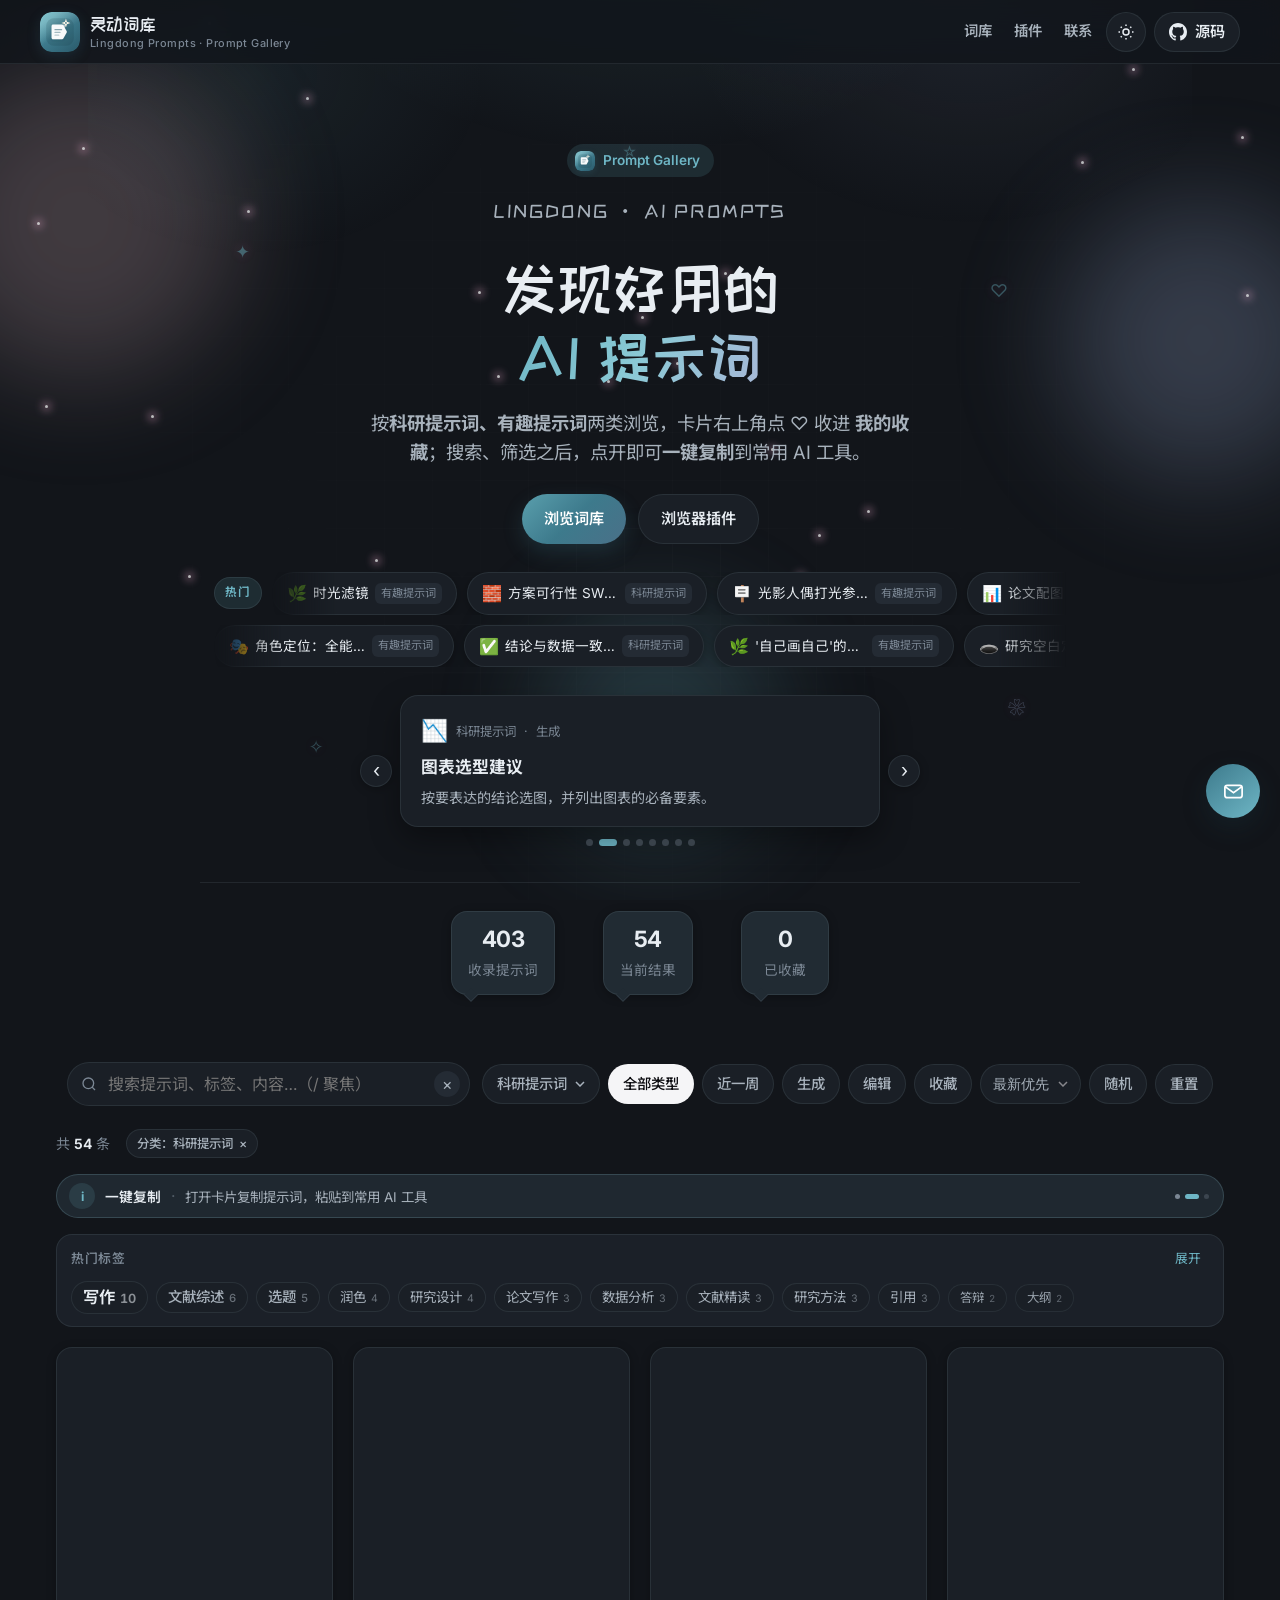
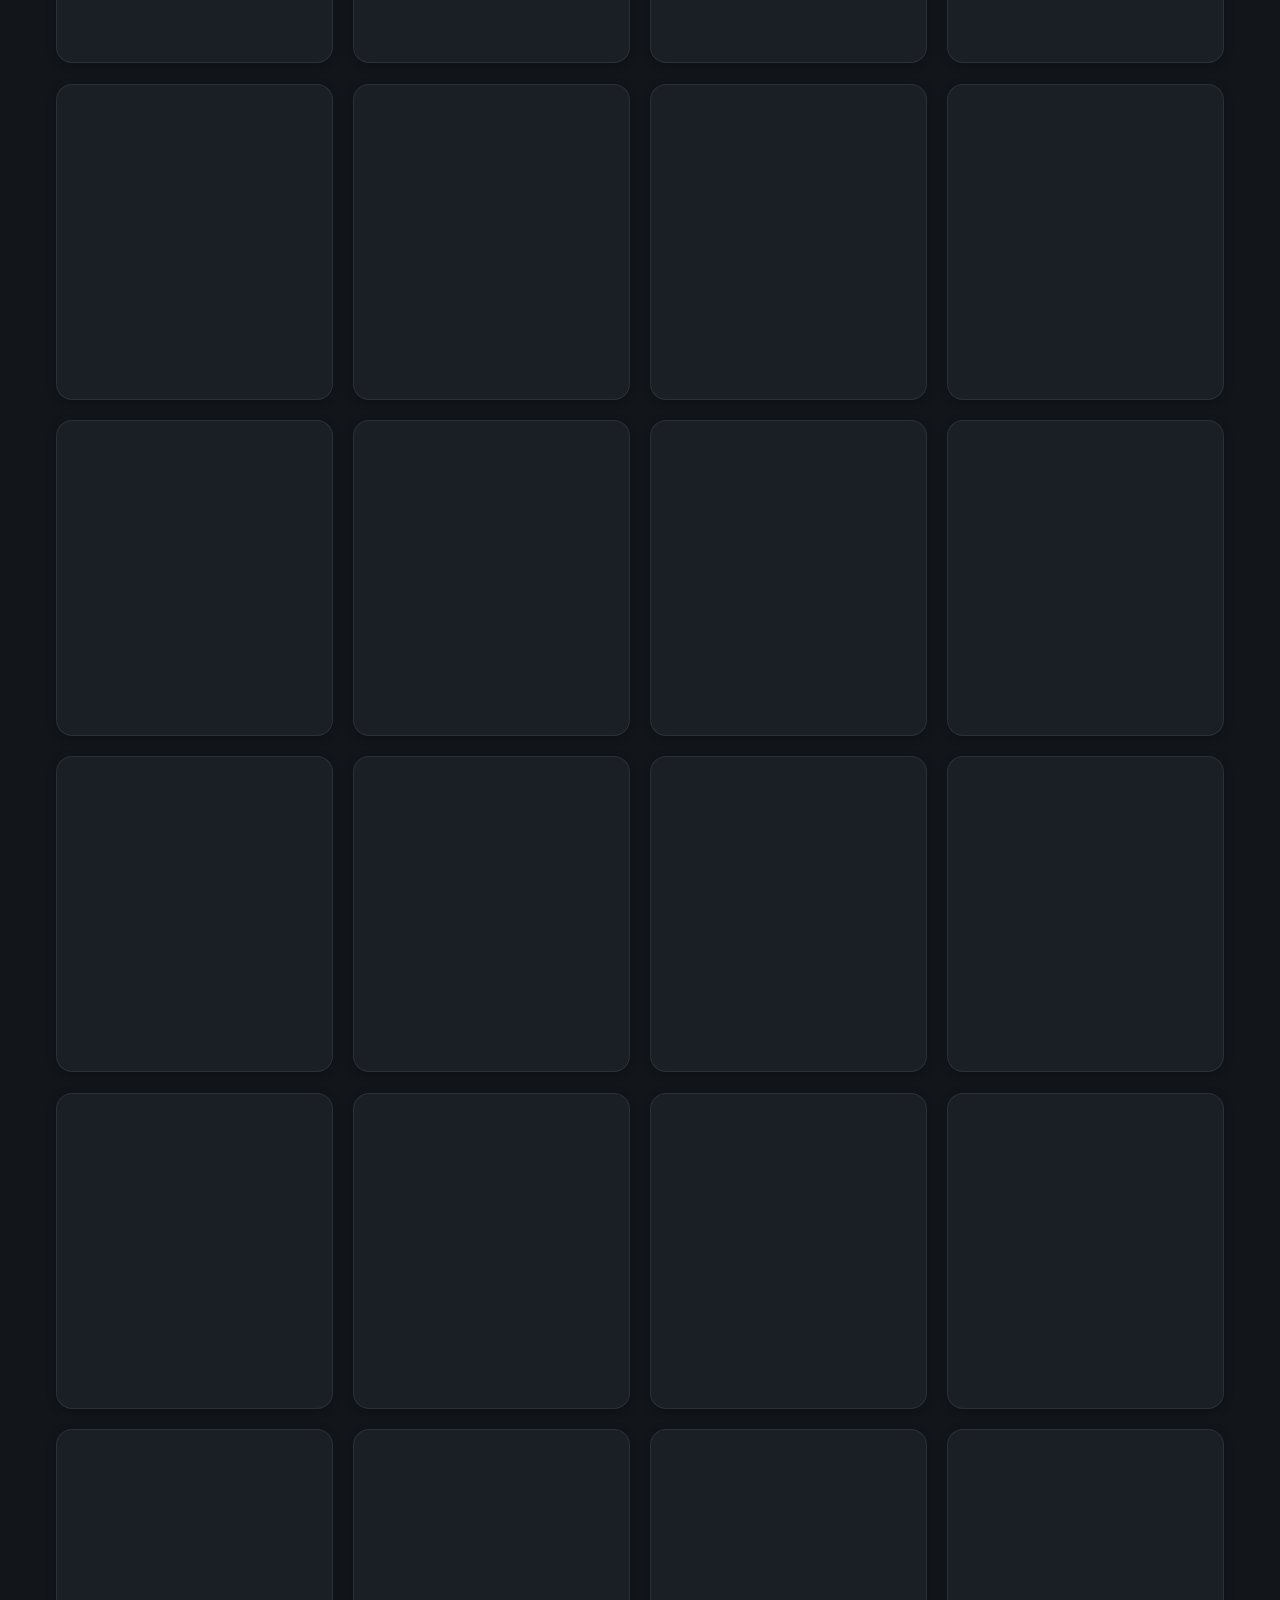
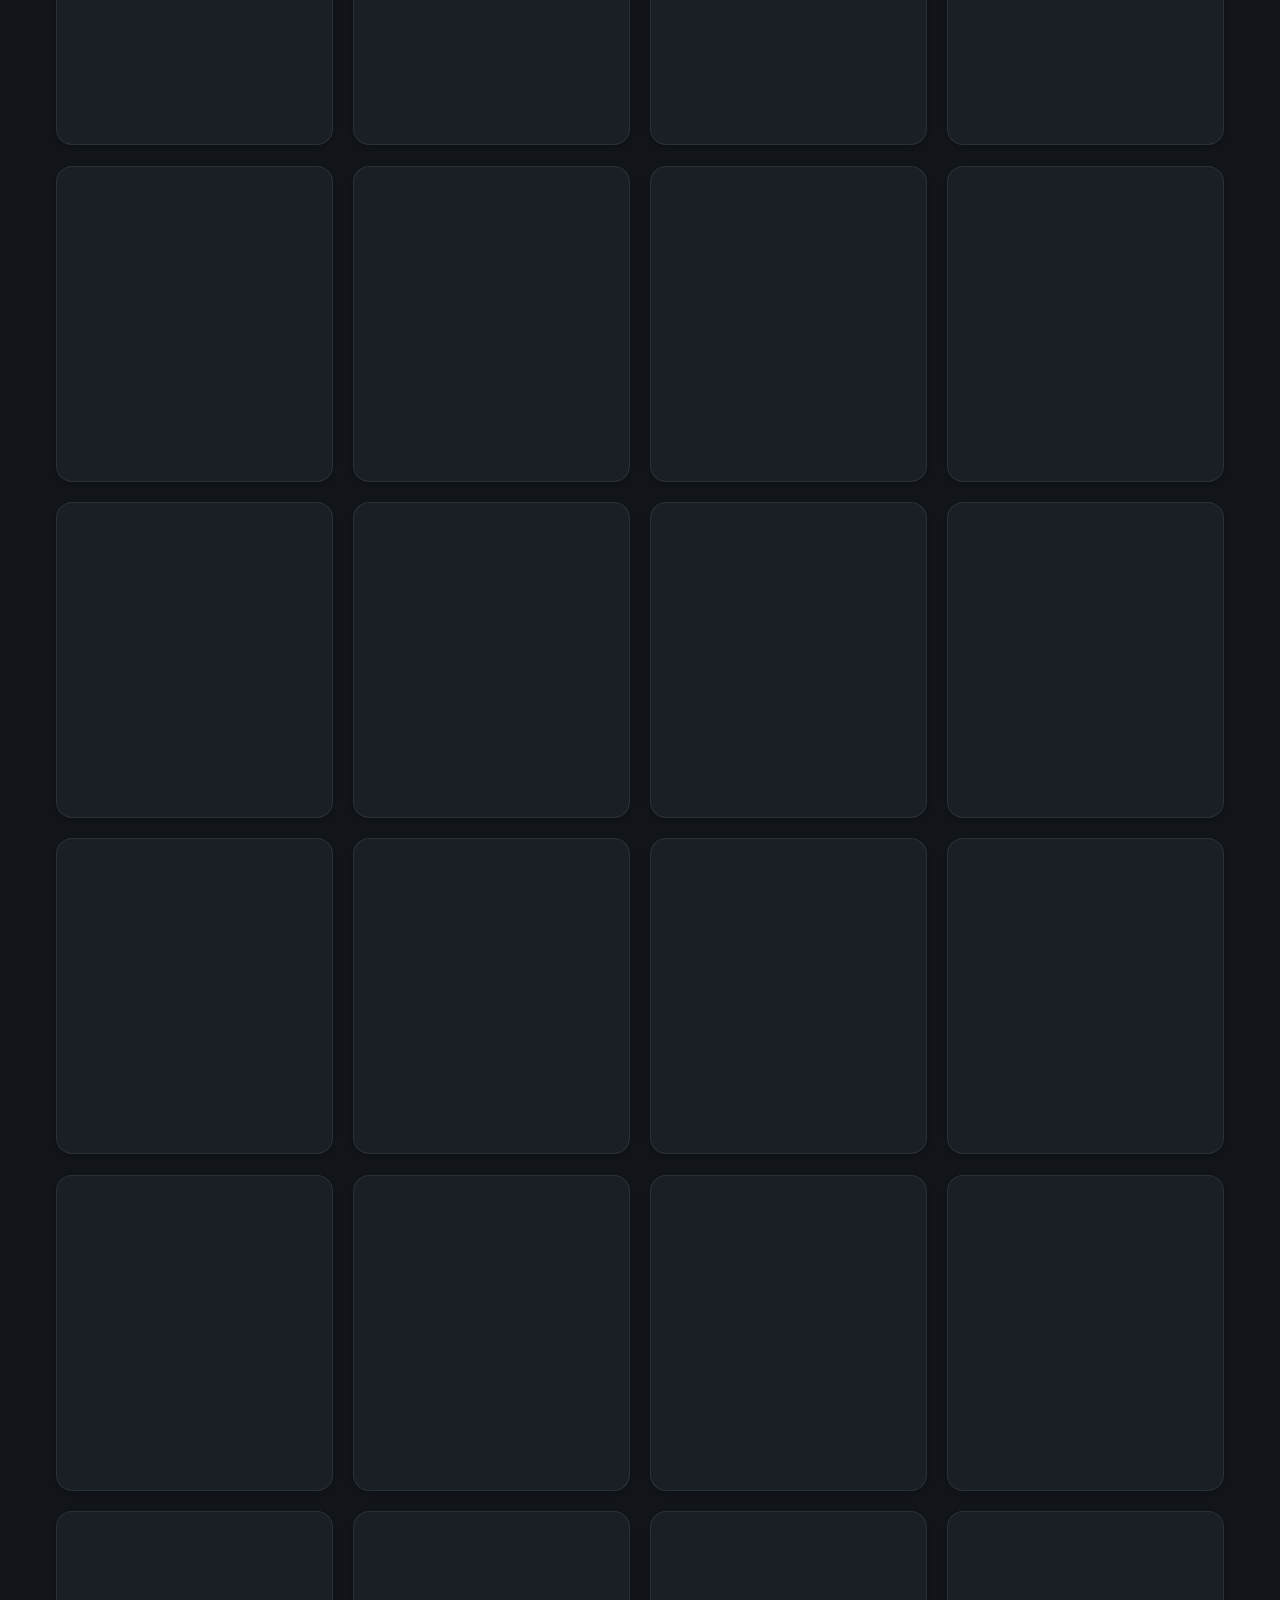
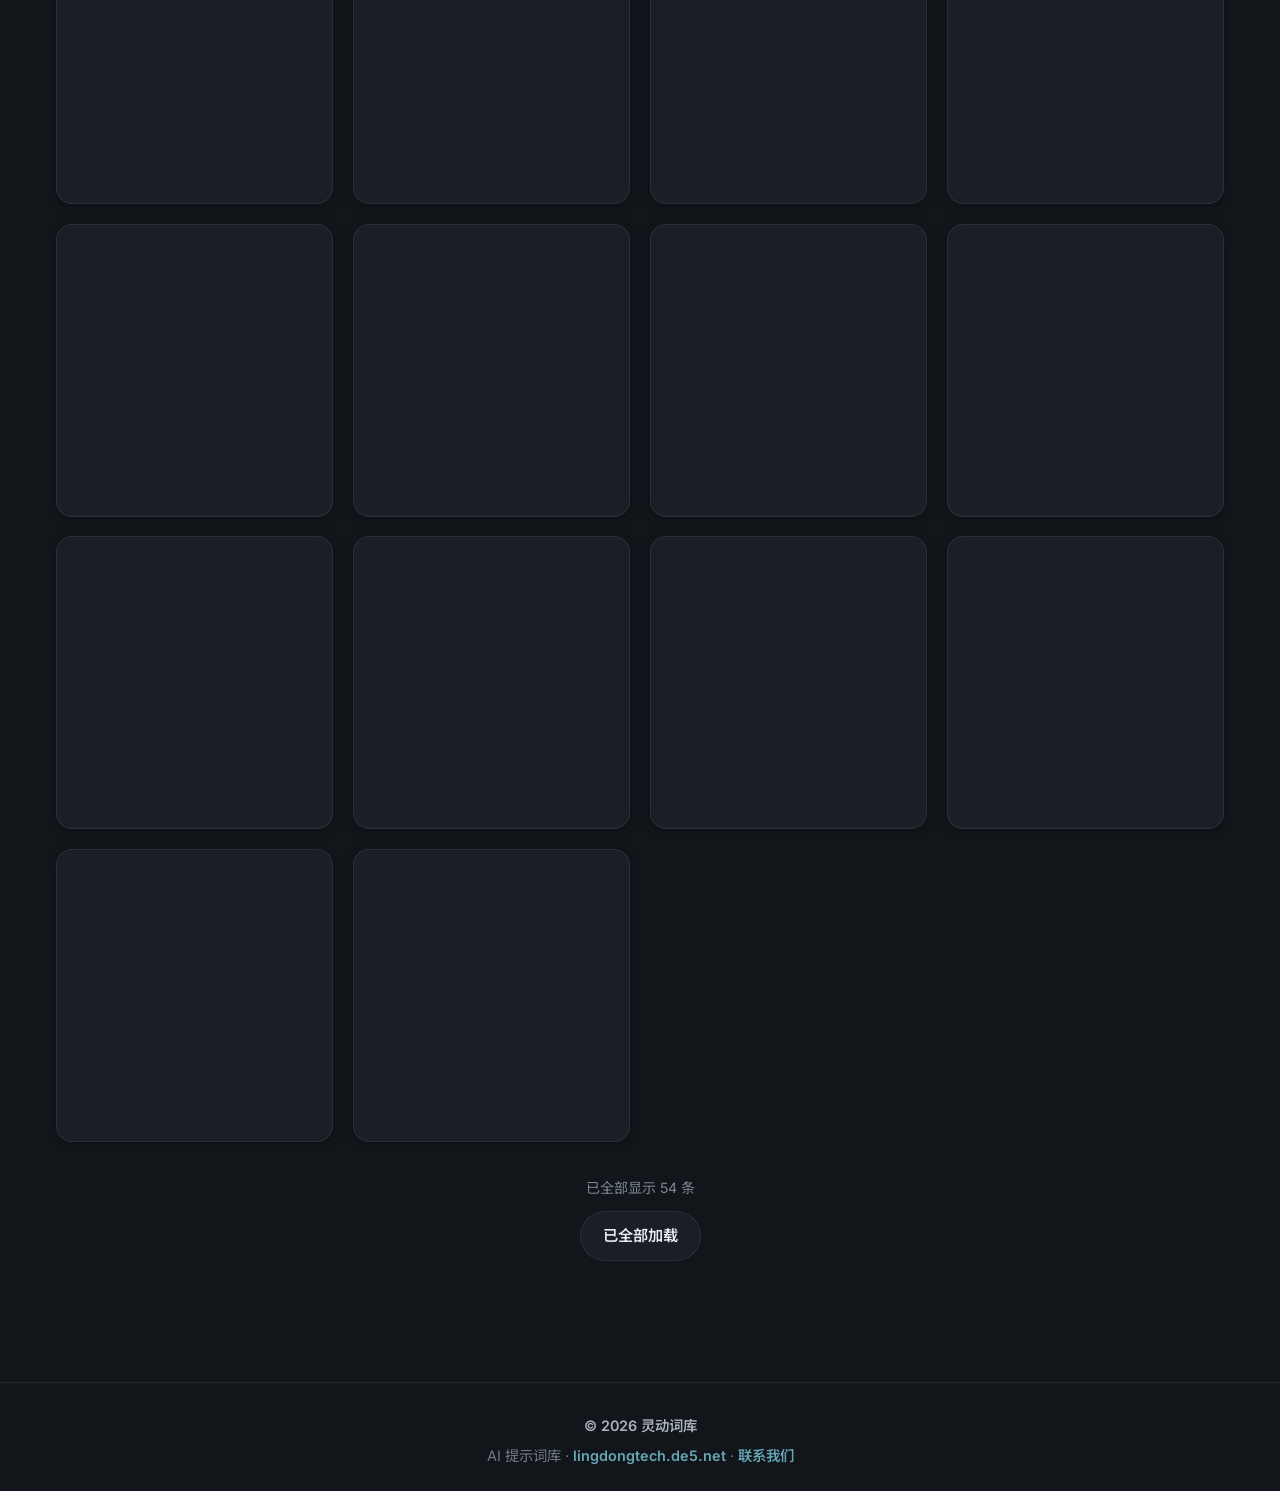
==== commit 4ca80028: "feat(theme/contact): 默认深色主题、导航联系悬停弹窗，删除插件页简介与底部联系区块" ====
--- a/index.html
+++ b/index.html
@@ -48,7 +48,7 @@
     <nav class="header-nav" aria-label="站内导航">
       <a href="#gallery">词库</a>
       <a href="extension.html">插件</a>
-      <a href="#contact" data-open-contact>联系</a>
+      <a href="mailto:funjack15500@gmail.com" data-open-contact>联系</a>
     </nav>
     <div class="header-actions">
       <button type="button" class="icon-btn" id="themeToggle" aria-label="切换主题"></button>
@@ -200,43 +200,9 @@
     </div>
   </section>
 
-  <section class="contact" id="contact">
-    <div class="contact-head">
-      <h2>联系我们</h2>
-      <p>提示词投稿、纠错、功能建议、插件问题，都可以直接来。</p>
-    </div>
-    <div class="contact-grid">
-      <a class="contact-card" href="mailto:funjack15500@gmail.com">
-        <span class="contact-label">Email</span>
-        <strong>直接写信给我</strong>
-        <span class="contact-value">funjack15500@gmail.com</span>
-        <p>投稿提示词、内容纠错、合作与授权都能发邮件，看到就回。</p>
-      </a>
-      <a class="contact-card" href="https://github.com/funjack15500-a11y/git-romate/issues" target="_blank" rel="noopener">
-        <span class="contact-label">GitHub Issues</span>
-        <strong>提问题 · 投稿 · 报错</strong>
-        <span class="contact-value">→ 去 Issues 反馈</span>
-        <p>最直接的公开反馈渠道：投稿新提示词、指出文案错误、反馈插件异常，都会在这里跟进。</p>
-      </a>
-      <a class="contact-card" href="https://github.com/funjack15500-a11y/git-romate" target="_blank" rel="noopener">
-        <span class="contact-label">源码仓库</span>
-        <strong>直接提 PR</strong>
-        <span class="contact-value">→ 去仓库看源码</span>
-        <p>想改词库数据、页面样式或插件代码，欢迎 fork 后提交 Pull Request。</p>
-      </a>
-      <a class="contact-card" href="extension.html">
-        <span class="contact-label">浏览器插件</span>
-        <strong>装不上 / 复制失败</strong>
-        <span class="contact-value">→ 查看安装与排障</span>
-        <p>插件下载、开发者模式加载步骤、数据在线与离线说明，都在这一页。</p>
-      </a>
-    </div>
-    <p class="contact-note">提示词仅供学习与创作参考，正式使用前请自行核对是否符合目标平台的规则与合规要求。</p>
-  </section>
-
   <footer class="site-footer">
     <p class="footer-brand">© <span id="footerYear">2026</span> <span id="footerName">灵动词库</span></p>
-    <p class="footer-sub">AI 提示词库 · <a href="https://lingdongtech.de5.net/" id="footerSite">lingdongtech.de5.net</a> · <a href="#contact">联系我们</a></p>
+    <p class="footer-sub">AI 提示词库 · <a href="https://lingdongtech.de5.net/" id="footerSite">lingdongtech.de5.net</a> · <a href="mailto:funjack15500@gmail.com" data-open-contact>联系我们</a></p>
   </footer>
 
   <!-- Modal -->
--- a/css/styles.css
+++ b/css/styles.css
@@ -3106,7 +3106,7 @@
   visibility: hidden;
   transform: translateY(10px) scale(0.98);
   pointer-events: none;
-  transition: opacity 0.2s var(--ease), transform 0.2s var(--ease), visibility 0.2s;
+  transition: none;
 }
 
 .contact-widget.is-open .cw-panel {
@@ -3195,6 +3195,22 @@
   color: var(--text-3);
 }
 
+/* 导航「联系」悬停时弹出的同一块面板 */
+.contact-widget.is-hover .cw-panel {
+  opacity: 1;
+  visibility: visible;
+  transform: none;
+  pointer-events: auto;
+  transition: none;
+}
+
+.cw-panel.is-anchored {
+  position: fixed;
+  right: auto;
+  margin: 0;
+  z-index: 270;
+}
+
 @media (max-width: 640px) {
   .contact-widget {
     right: 14px;
